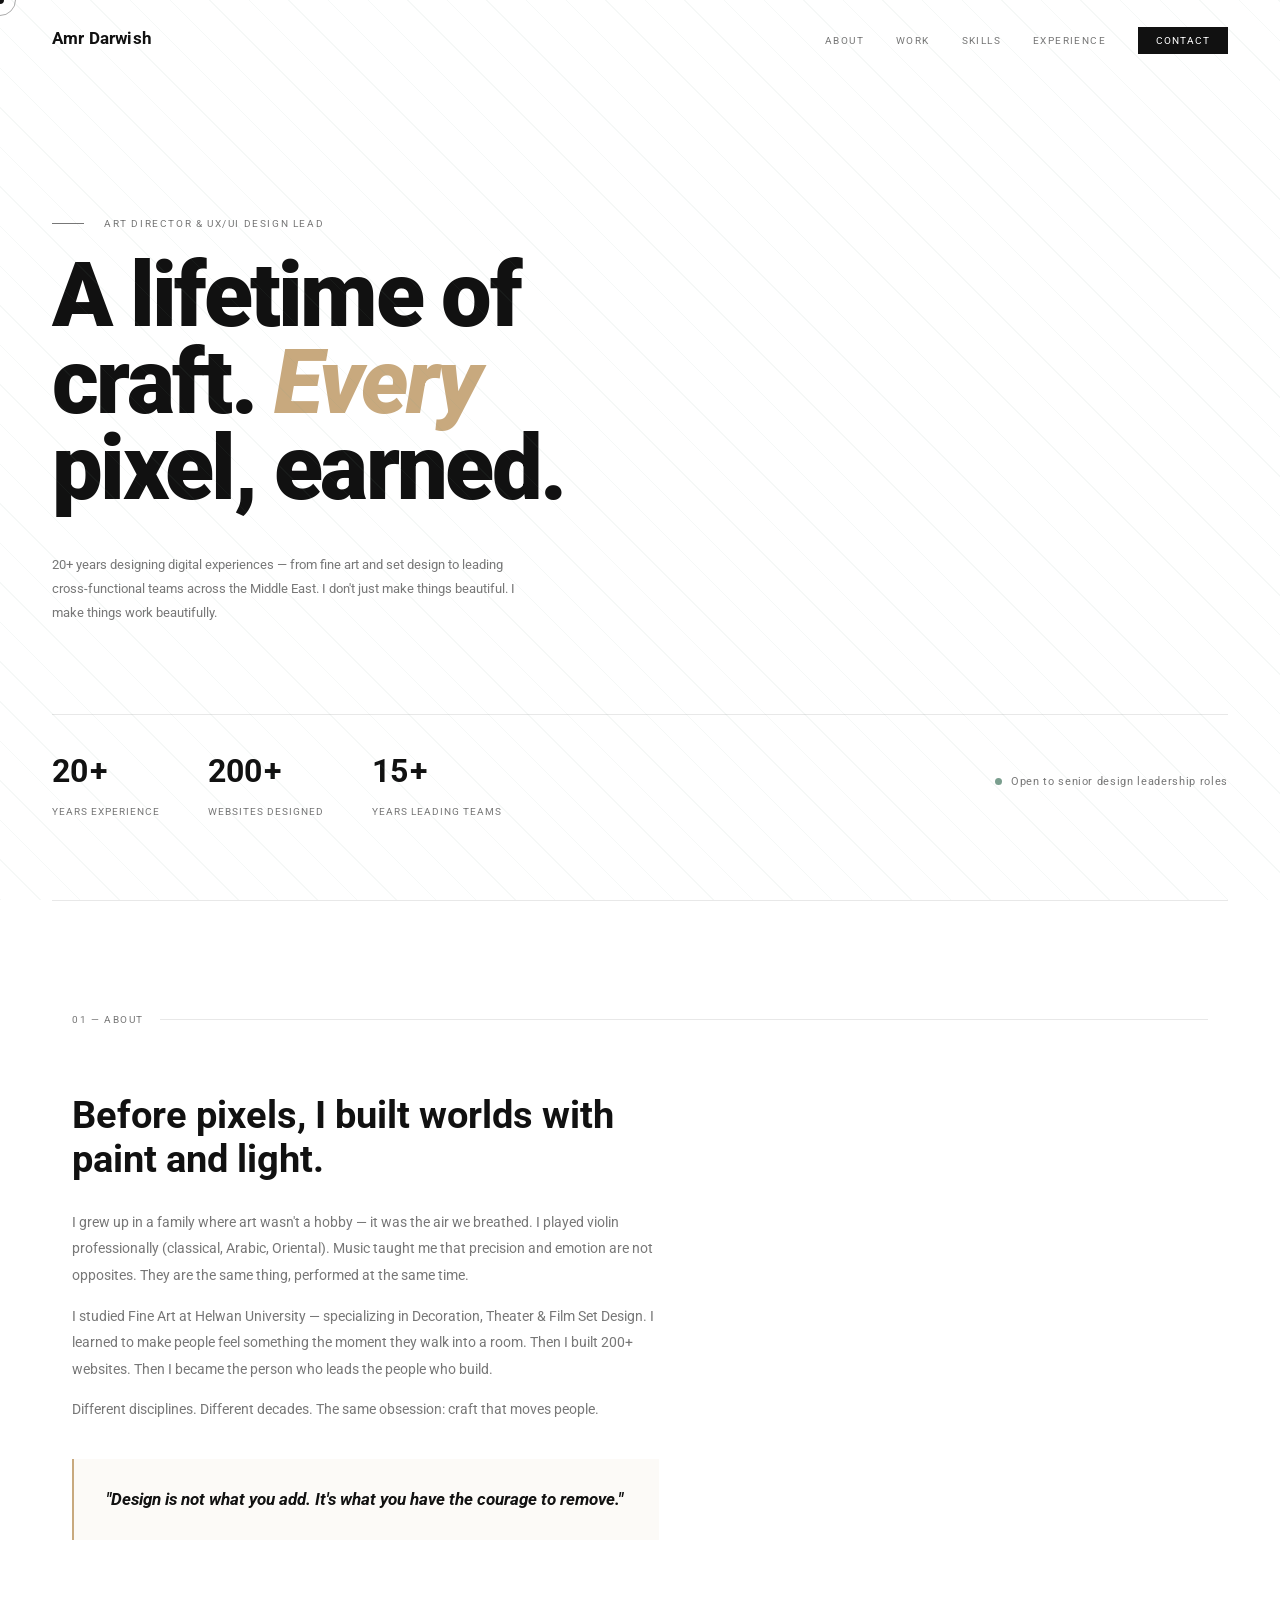
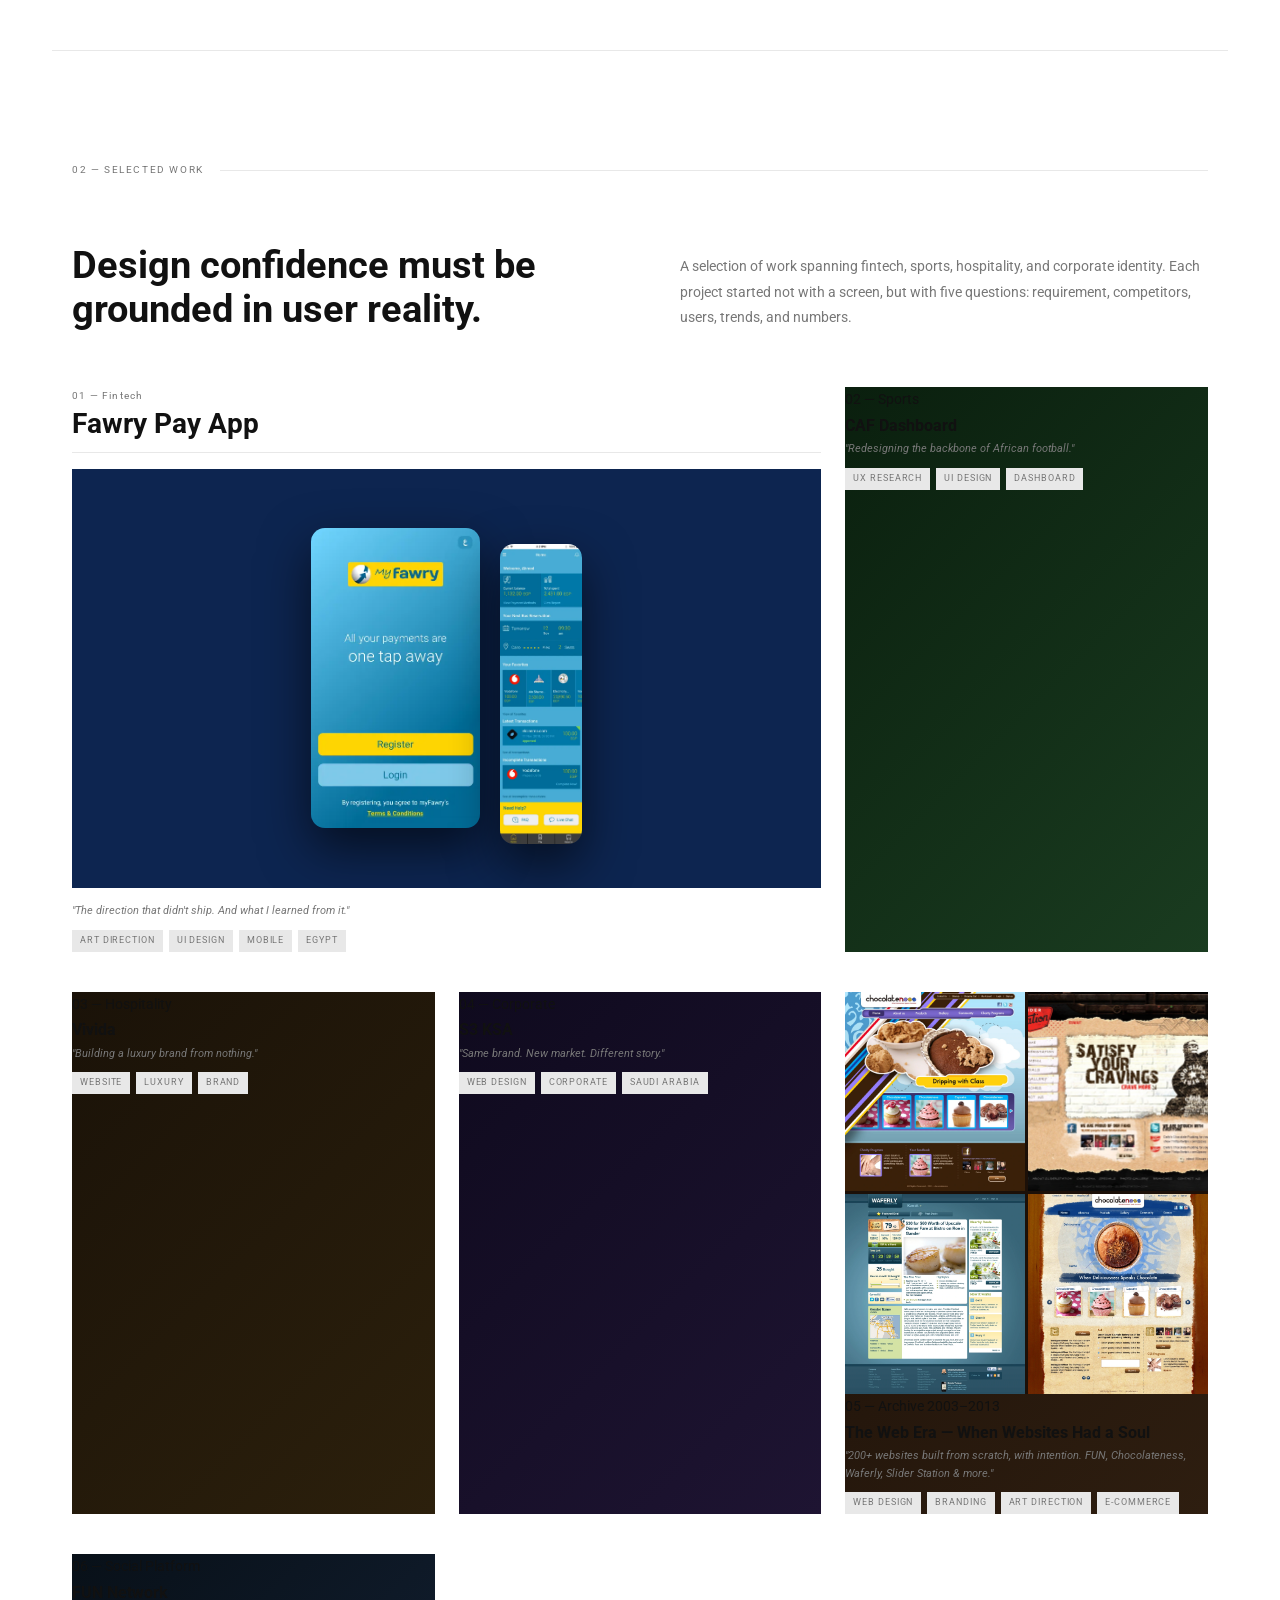
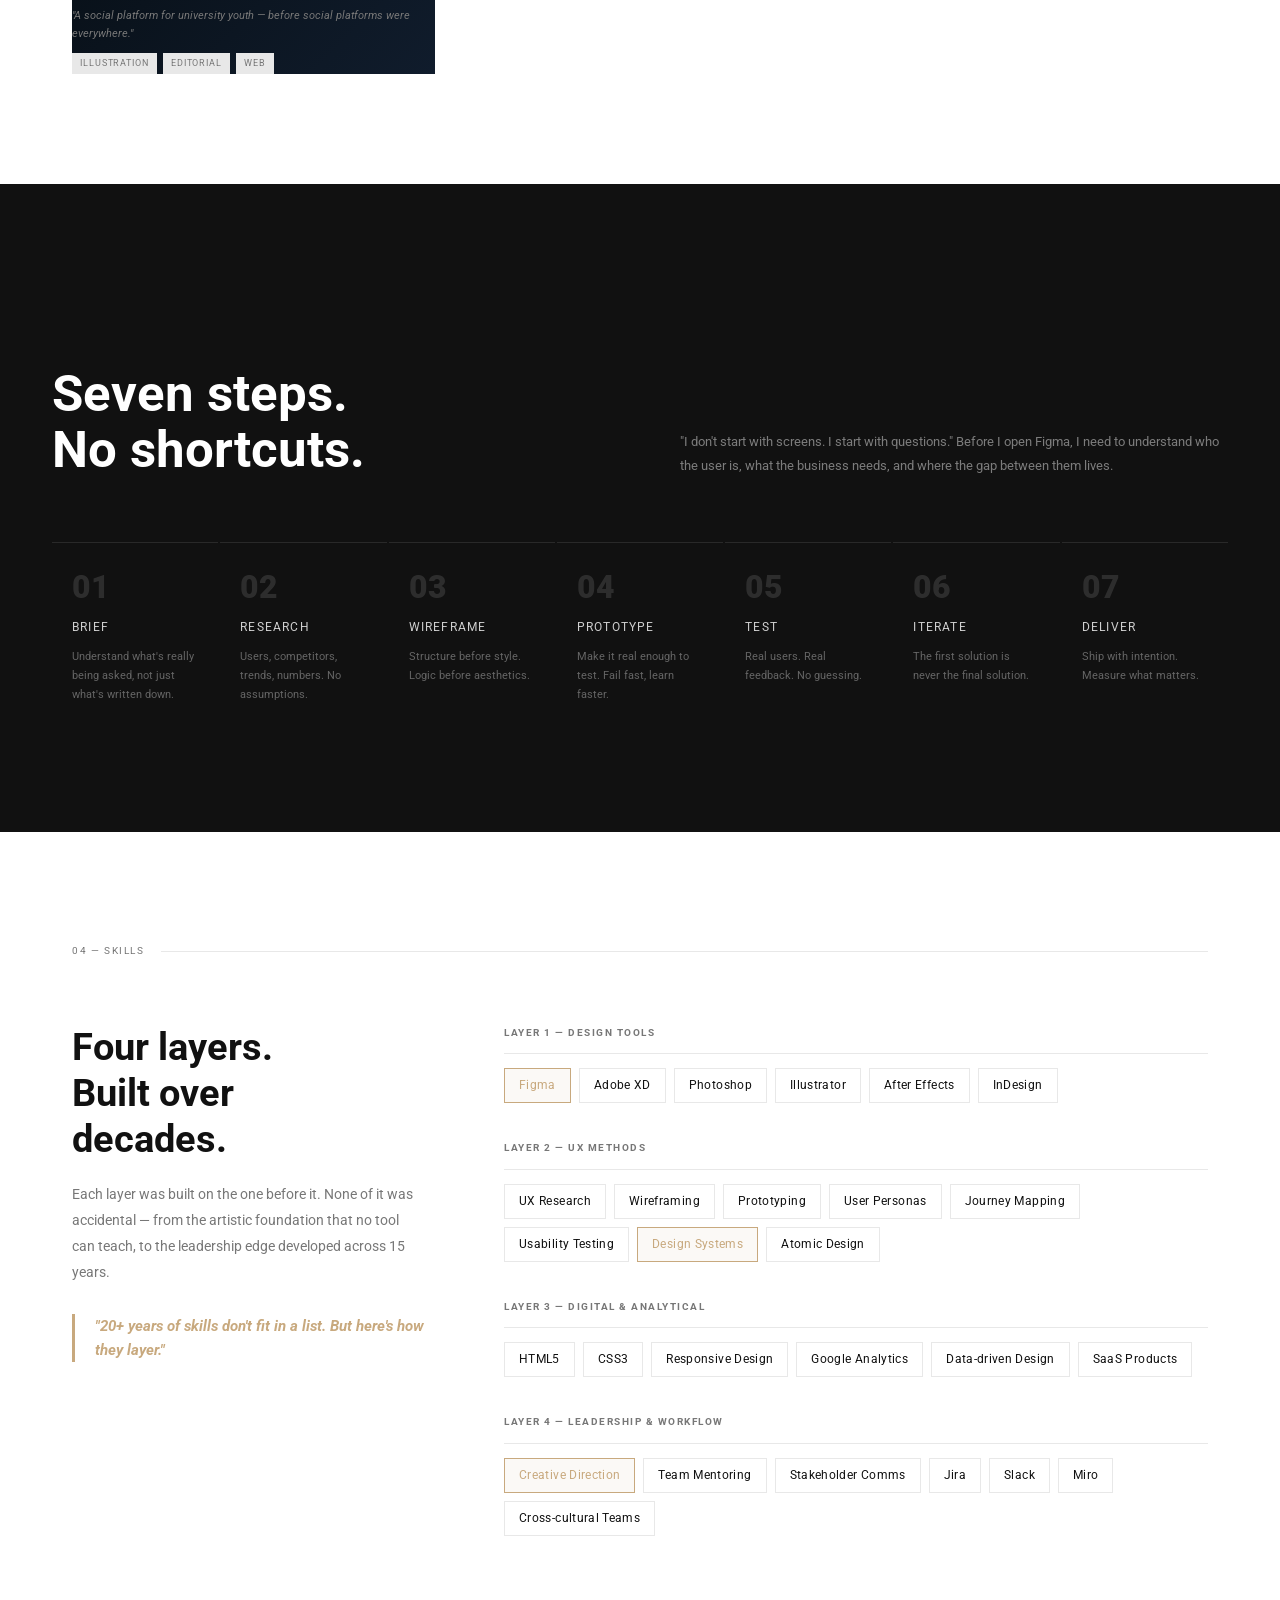
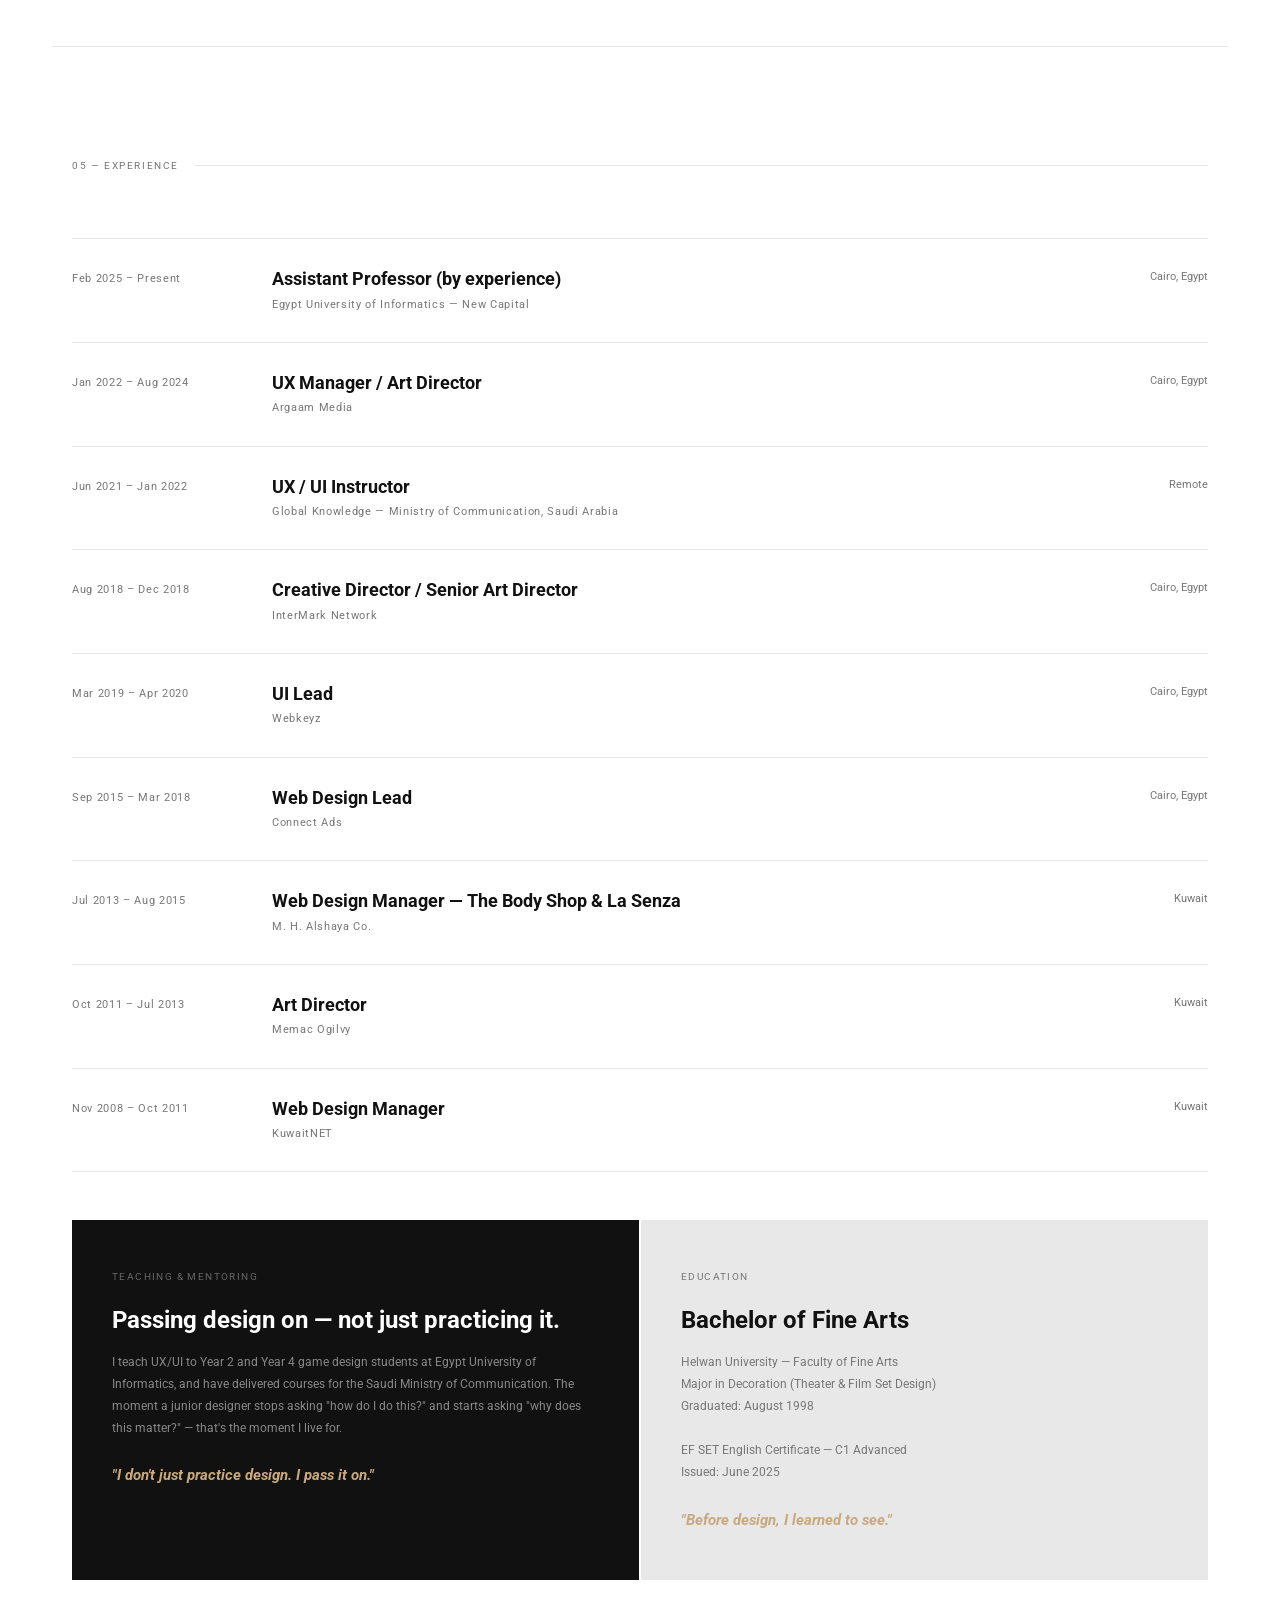
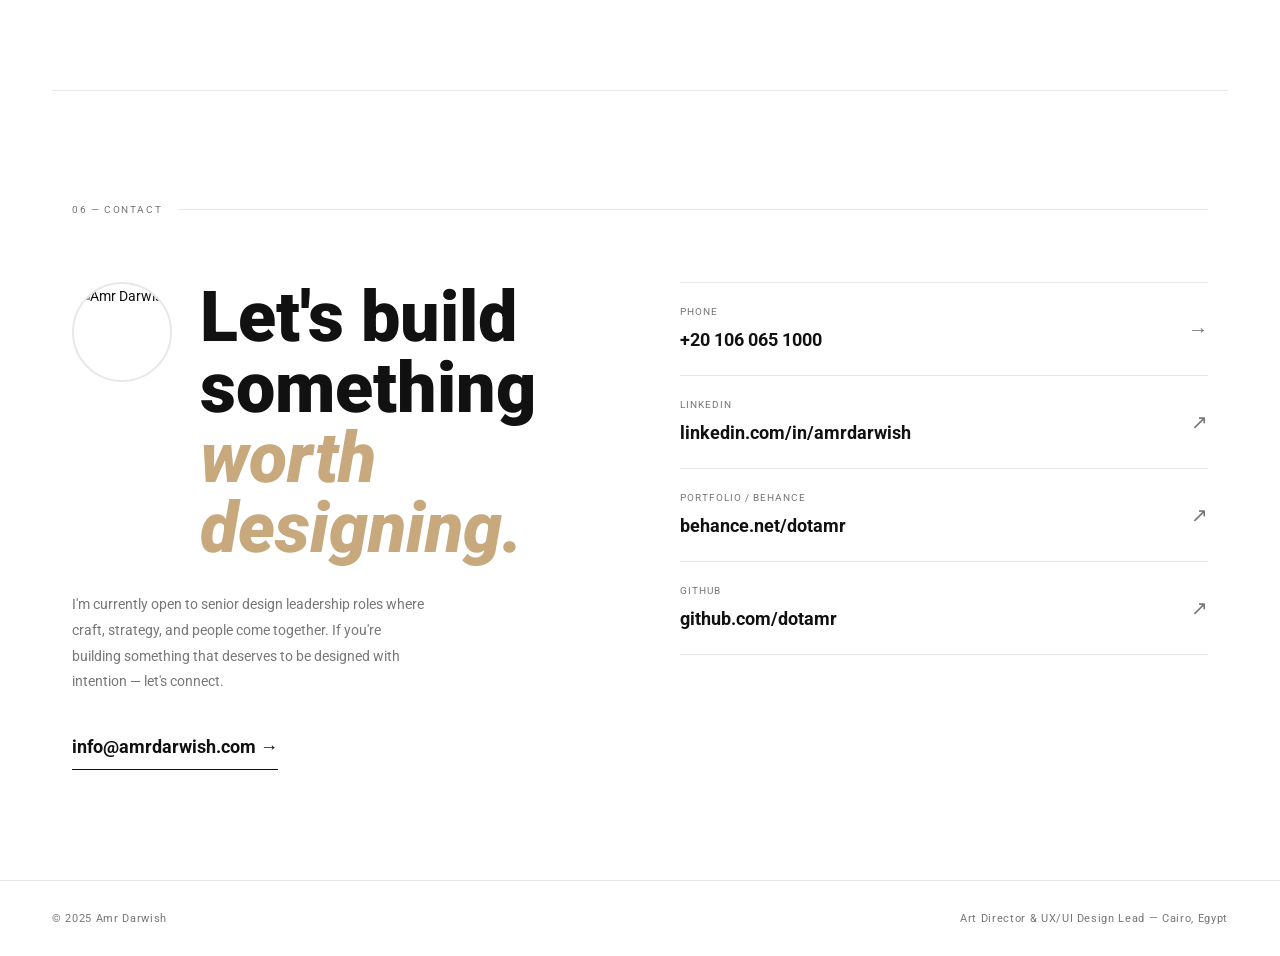
==== index.html @ 135866b6 "Update index.html" ====
<!DOCTYPE html>
<html lang="en">
<head>
  <meta charset="UTF-8" />
  <meta name="viewport" content="width=device-width, initial-scale=1.0" />
  <title>Amr Darwish — Art Director & UX/UI Design Lead</title>
  <link rel="preconnect" href="https://fonts.googleapis.com" />
  <link rel="stylesheet" href="style.css" />
  <link rel="preconnect" href="https://fonts.gstatic.com" crossorigin />
  <link href="https://fonts.googleapis.com/css2?family=Roboto:ital,wght@0,300;0,400;0,700;0,900;1,300;1,400&display=swap" rel="stylesheet" />
 
</head>
<body>

  <div class="cursor" id="cursor"></div>
  <div class="cursor-ring" id="ring"></div>

  <!-- NAV -->
  <nav id="nav">
    <a class="nav-logo" href="#hero">Amr Darwish</a>
    <ul class="nav-links">
      <li><a href="#about">About</a></li>
      <li><a href="#work">Work</a></li>
      <li><a href="#skills">Skills</a></li>
      <li><a href="#experience">Experience</a></li>
      <li><a href="#contact" class="nav-cta">Contact</a></li>
    </ul>
  </nav>

  <!-- HERO -->
  <section id="hero">
    <div></div>
    <div class="hero-main">
      <div class="hero-eyebrow">Art Director &amp; UX/UI Design Lead</div>
      <h1 class="hero-headline">
        A lifetime of<br/>craft. <em>Every</em><br/>pixel, earned.
      </h1>
      <p class="hero-sub">
        20+ years designing digital experiences — from fine art and set design to leading cross-functional teams across the Middle East. I don't just make things beautiful. I make things work beautifully.
      </p>
    </div>
    <div class="hero-footer">
      <div class="hero-stats">
       <div><span class="stat-num" data-target="20">0</span><span class="stat-plus">+</span>
        <div class="stat-label">Years experience</div></div>

<div>
  <span class="stat-num" data-target="200">0</span><span class="stat-plus">+</span>
  <div class="stat-label">Websites designed</div>
</div>

<div>
  <span class="stat-num" data-target="15">0</span><span class="stat-plus">+</span>
  <div class="stat-label">Years leading teams</div>
</div>
      </div>
      <div class="hero-avail"><div class="dot"></div>Open to senior design leadership roles</div>
    </div>
  </section>

  <hr class="section-divider" />

  <!-- ABOUT -->
  <section id="about">
    <div class="section-wrap">
      <div class="section-tag reveal">01 — About</div>
      <div class="about-grid">
        <div class="about-text reveal">
          <h2>Before pixels, I built worlds with paint and light.</h2>
          <p>I grew up in a family where art wasn't a hobby — it was the air we breathed. I played violin professionally (classical, Arabic, Oriental). Music taught me that precision and emotion are not opposites. They are the same thing, performed at the same time.</p>
          <p>I studied Fine Art at Helwan University — specializing in Decoration, Theater &amp; Film Set Design. I learned to make people feel something the moment they walk into a room. Then I built 200+ websites. Then I became the person who leads the people who build.</p>
          <p>Different disciplines. Different decades. The same obsession: craft that moves people.</p>
          <div class="manifesto">
            <p>"Design is not what you add. It's what you have the courage to remove."</p>
          </div>
        </div>

      </div>
    </div>
  </section>

  <hr class="section-divider" />

  <!-- WORK -->
  <section id="work">
    <div class="section-wrap">
      <div class="section-tag reveal">02 — Selected Work</div>
      <div class="work-intro">
        <div class="reveal">
          <h2>Design confidence must be grounded in user reality.</h2>
        </div>
        <div class="reveal reveal-delay-1">
          <p>A selection of work spanning fintech, sports, hospitality, and corporate identity. Each project started not with a screen, but with five questions: requirement, competitors, users, trends, and numbers.</p>
        </div>
      </div>
      <div class="projects-grid reveal">

        <!-- Fawry - featured 
        <div class="project-card featured bg-fawry">
          <div class="card-bg" style="background:#0D2550;display:flex;align-items:center;justify-content:center;gap:20px;padding:32px;">
            <img src="images/fawry-onboarding.webp" style="height:300px;width:auto;border-radius:14px;box-shadow:0 20px 50px rgba(0,0,0,0.6);" />
            <img src="images/fawry-home-v1.webp" style="height:300px;width:auto;border-radius:14px;box-shadow:0 20px 50px rgba(0,0,0,0.6);margin-top:32px;" />
          </div>
          <div class="card-aspect"></div>
          <div class="card-arrow">↗</div>
          <div class="card-content">
            <div class="card-num">01 — Fintech</div>
            <h3 class="card-title">Fawry Pay App</h3>
            <p class="card-quote">"The direction that didn't ship. And what I learned from it."</p>
            <div class="card-tags">
              <span class="tag">Art Direction</span>
              <span class="tag">UI Design</span>
              <span class="tag">Mobile</span>
              <span class="tag">Egypt</span>
            </div>
          </div>
        </div>-->
        
        <!-- Fawry - featured -->
<div class="project-item featured">
  <div class="project-item-title">
    <span class="card-num">01 — Fintech</span>
    <h3 class="card-title">Fawry Pay App</h3>
  </div>
  <a href="#" class="project-item-card bg-fawry">
    <div class="card-bg" style="background:#0D2550;display:flex;align-items:center;justify-content:center;gap:20px;padding:32px;">
      <img src="images/fawry-onboarding.webp" style="height:300px;width:auto;border-radius:14px;box-shadow:0 20px 50px rgba(0,0,0,0.6);" />
      <img src="images/fawry-home-v1.webp" style="height:300px;width:auto;border-radius:14px;box-shadow:0 20px 50px rgba(0,0,0,0.6);margin-top:32px;" />
    </div>
    <div class="card-arrow">↗</div>
  </a>
  <div class="project-item-meta">
    <p class="card-quote">"The direction that didn't ship. And what I learned from it."</p>
    <div class="card-tags">
      <span class="tag">Art Direction</span>
      <span class="tag">UI Design</span>
      <span class="tag">Mobile</span>
      <span class="tag">Egypt</span>
    </div>
  </div>
</div>

        <!-- CAF -->
        <div class="project-card bg-caf">
          <div class="card-bg">
            <div class="card-pattern p-lines"></div>
          </div>
          <div class="card-aspect"></div>
          <div class="card-arrow">↗</div>
          <div class="card-content">
            <div class="card-num">02 — Sports</div>
            <h3 class="card-title">CAF Dashboard</h3>
            <p class="card-quote">"Redesigning the backbone of African football."</p>
            <div class="card-tags">
              <span class="tag">UX Research</span>
              <span class="tag">UI Design</span>
              <span class="tag">Dashboard</span>
            </div>
          </div>
        </div>

        <!-- Vivida -->
        <div class="project-card bg-vivida">
          <div class="card-bg" style="background-image:url(images/vivida-home.webp);background-size:cover;background-position:top center;"></div>
          <div class="card-aspect"></div>
          <div class="card-arrow">↗</div>
          <div class="card-content">
            <div class="card-num">03 — Hospitality</div>
            <h3 class="card-title">Vivida</h3>
            <p class="card-quote">"Building a luxury brand from nothing."</p>
            <div class="card-tags">
              <span class="tag">Website</span>
              <span class="tag">Luxury</span>
              <span class="tag">Brand</span>
            </div>
          </div>
        </div>

        <!-- S3 KSA -->
        <div class="project-card bg-s3">
          <div class="card-bg" style="background-image:url(images/3s-home.webp);background-size:cover;background-position:top center;"></div>
          <div class="card-aspect"></div>
          <div class="card-arrow">↗</div>
          <div class="card-content">
            <div class="card-num">04 — Corporate</div>
            <h3 class="card-title">S3 KSA</h3>
            <p class="card-quote">"Same brand. New market. Different story."</p>
            <div class="card-tags">
              <span class="tag">Web Design</span>
              <span class="tag">Corporate</span>
              <span class="tag">Saudi Arabia</span>
            </div>
          </div>
        </div>

        <!-- Early Web Era - featured -->
        <div class="project-card featured bg-early">
          <div class="card-bg" style="background:#1C1008;display:grid;grid-template-columns:1fr 1fr;grid-template-rows:1fr 1fr;gap:3px;overflow:hidden;">
            <img src="images/chocolatness-1.webp" style="width:100%;height:100%;object-fit:cover;object-position:top;" />
            <img src="images/sliderstation-home.webp" style="width:100%;height:100%;object-fit:cover;object-position:top;" />
            <img src="images/wafarly.webp" style="width:100%;height:100%;object-fit:cover;object-position:top;" />
            <img src="images/chocolatness-2.webp" style="width:100%;height:100%;object-fit:cover;object-position:top;" />
          </div>
          <div class="card-aspect"></div>
          <div class="card-arrow">↗</div>
          <div class="card-content">
            <div class="card-num">05 — Archive 2003–2013</div>
            <h3 class="card-title">The Web Era — When Websites Had a Soul</h3>
            <p class="card-quote">"200+ websites built from scratch, with intention. FUN, Chocolateness, Waferly, Slider Station &amp; more."</p>
            <div class="card-tags">
              <span class="tag">Web Design</span>
              <span class="tag">Branding</span>
              <span class="tag">Art Direction</span>
              <span class="tag">E-commerce</span>
            </div>
          </div>
        </div>

        <!-- FUN -->
        <div class="project-card bg-fun">
          <div class="card-bg" style="background-image:url(images/fun-kuwait.webp);background-size:cover;background-position:top center;"></div>
          <div class="card-aspect"></div>
          <div class="card-arrow">↗</div>
          <div class="card-content">
            <div class="card-num">06 — Social Platform</div>
            <h3 class="card-title">FUN Network</h3>
            <p class="card-quote">"A social platform for university youth — before social platforms were everywhere."</p>
            <div class="card-tags">
              <span class="tag">Illustration</span>
              <span class="tag">Editorial</span>
              <span class="tag">Web</span>
            </div>
          </div>
        </div>

      </div>
    </div>
  </section>

  <!-- PROCESS (dark section) -->
  <div class="process-section">
    <div class="process-inner">
      <div class="section-tag reveal">03 — My Process</div>
      <div class="process-header">
        <h2 class="reveal">Seven steps.<br/>No shortcuts.</h2>
        <p class="reveal reveal-delay-1">"I don't start with screens. I start with questions." Before I open Figma, I need to understand who the user is, what the business needs, and where the gap between them lives.</p>
      </div>
      <div class="steps reveal">
        <div class="step"><div class="step-num">01</div><div class="step-title">Brief</div><div class="step-desc">Understand what's really being asked, not just what's written down.</div></div>
        <div class="step"><div class="step-num">02</div><div class="step-title">Research</div><div class="step-desc">Users, competitors, trends, numbers. No assumptions.</div></div>
        <div class="step"><div class="step-num">03</div><div class="step-title">Wireframe</div><div class="step-desc">Structure before style. Logic before aesthetics.</div></div>
        <div class="step"><div class="step-num">04</div><div class="step-title">Prototype</div><div class="step-desc">Make it real enough to test. Fail fast, learn faster.</div></div>
        <div class="step"><div class="step-num">05</div><div class="step-title">Test</div><div class="step-desc">Real users. Real feedback. No guessing.</div></div>
        <div class="step"><div class="step-num">06</div><div class="step-title">Iterate</div><div class="step-desc">The first solution is never the final solution.</div></div>
        <div class="step"><div class="step-num">07</div><div class="step-title">Deliver</div><div class="step-desc">Ship with intention. Measure what matters.</div></div>
      </div>
    </div>
  </div>

  <!-- SKILLS -->
  <section id="skills">
    <div class="section-wrap">
      <div class="section-tag reveal">04 — Skills</div>
      <div class="skills-layout">
        <div class="skills-intro reveal">
          <h2>Four layers.<br/>Built over<br/>decades.</h2>
          <p>Each layer was built on the one before it. None of it was accidental — from the artistic foundation that no tool can teach, to the leadership edge developed across 15 years.</p>
          <blockquote>"20+ years of skills don't fit in a list. But here's how they layer."</blockquote>
        </div>
        <div class="skill-groups reveal reveal-delay-1">
          <div class="skill-group">
            <h3>Layer 1 — Design Tools</h3>
            <div class="pill-row">
              <div class="pill accent">Figma</div>
              <div class="pill">Adobe XD</div>
              <div class="pill">Photoshop</div>
              <div class="pill">Illustrator</div>
              <div class="pill">After Effects</div>
              <div class="pill">InDesign</div>
            </div>
          </div>
          <div class="skill-group">
            <h3>Layer 2 — UX Methods</h3>
            <div class="pill-row">
              <div class="pill">UX Research</div>
              <div class="pill">Wireframing</div>
              <div class="pill">Prototyping</div>
              <div class="pill">User Personas</div>
              <div class="pill">Journey Mapping</div>
              <div class="pill">Usability Testing</div>
              <div class="pill accent">Design Systems</div>
              <div class="pill">Atomic Design</div>
            </div>
          </div>
          <div class="skill-group">
            <h3>Layer 3 — Digital & Analytical</h3>
            <div class="pill-row">
              <div class="pill">HTML5</div>
              <div class="pill">CSS3</div>
              <div class="pill">Responsive Design</div>
              <div class="pill">Google Analytics</div>
              <div class="pill">Data-driven Design</div>
              <div class="pill">SaaS Products</div>
            </div>
          </div>
          <div class="skill-group">
            <h3>Layer 4 — Leadership & Workflow</h3>
            <div class="pill-row">
              <div class="pill accent">Creative Direction</div>
              <div class="pill">Team Mentoring</div>
              <div class="pill">Stakeholder Comms</div>
              <div class="pill">Jira</div>
              <div class="pill">Slack</div>
              <div class="pill">Miro</div>
              <div class="pill">Cross-cultural Teams</div>
            </div>
          </div>
        </div>
      </div>
    </div>
  </section>

  <hr class="section-divider" />

  <!-- EXPERIENCE -->
  <section id="experience">
    <div class="section-wrap">
      <div class="section-tag reveal">05 — Experience</div>
      <div class="exp-timeline reveal">
        <div class="exp-row">
          <div class="exp-year">Feb 2025 – Present</div>
          <div><div class="exp-role">Assistant Professor (by experience)</div><div class="exp-company">Egypt University of Informatics — New Capital</div></div>
          <div class="exp-location">Cairo, Egypt</div>
        </div>
        <div class="exp-row">
          <div class="exp-year">Jan 2022 – Aug 2024</div>
          <div><div class="exp-role">UX Manager / Art Director</div><div class="exp-company">Argaam Media</div></div>
          <div class="exp-location">Cairo, Egypt</div>
        </div>
        <div class="exp-row">
          <div class="exp-year">Jun 2021 – Jan 2022</div>
          <div><div class="exp-role">UX / UI Instructor</div><div class="exp-company">Global Knowledge — Ministry of Communication, Saudi Arabia</div></div>
          <div class="exp-location">Remote</div>
        </div>
        <div class="exp-row">
          <div class="exp-year">Aug 2018 – Dec 2018</div>
          <div><div class="exp-role">Creative Director / Senior Art Director</div><div class="exp-company">InterMark Network</div></div>
          <div class="exp-location">Cairo, Egypt</div>
        </div>
        <div class="exp-row">
          <div class="exp-year">Mar 2019 – Apr 2020</div>
          <div><div class="exp-role">UI Lead</div><div class="exp-company">Webkeyz</div></div>
          <div class="exp-location">Cairo, Egypt</div>
        </div>
        <div class="exp-row">
          <div class="exp-year">Sep 2015 – Mar 2018</div>
          <div><div class="exp-role">Web Design Lead</div><div class="exp-company">Connect Ads</div></div>
          <div class="exp-location">Cairo, Egypt</div>
        </div>
        <div class="exp-row">
          <div class="exp-year">Jul 2013 – Aug 2015</div>
          <div><div class="exp-role">Web Design Manager — The Body Shop &amp; La Senza</div><div class="exp-company">M. H. Alshaya Co.</div></div>
          <div class="exp-location">Kuwait</div>
        </div>
        <div class="exp-row">
          <div class="exp-year">Oct 2011 – Jul 2013</div>
          <div><div class="exp-role">Art Director</div><div class="exp-company">Memac Ogilvy</div></div>
          <div class="exp-location">Kuwait</div>
        </div>
        <div class="exp-row">
          <div class="exp-year">Nov 2008 – Oct 2011</div>
          <div><div class="exp-role">Web Design Manager</div><div class="exp-company">KuwaitNET</div></div>
          <div class="exp-location">Kuwait</div>
        </div>
      </div>

      <!-- Teaching -->
      <div class="teaching-grid reveal" style="margin-top: 48px;">
        <div class="teach-card">
          <div class="teach-label">Teaching & Mentoring</div>
          <div class="teach-title">Passing design on — not just practicing it.</div>
          <p class="teach-text">I teach UX/UI to Year 2 and Year 4 game design students at Egypt University of Informatics, and have delivered courses for the Saudi Ministry of Communication. The moment a junior designer stops asking "how do I do this?" and starts asking "why does this matter?" — that's the moment I live for.</p>
          <div class="teach-quote">"I don't just practice design. I pass it on."</div>
        </div>
        <div class="teach-card light">
          <div class="teach-label">Education</div>
          <div class="teach-title">Bachelor of Fine Arts</div>
          <p class="teach-text">Helwan University — Faculty of Fine Arts<br/>Major in Decoration (Theater &amp; Film Set Design)<br/>Graduated: August 1998<br/><br/>EF SET English Certificate — C1 Advanced<br/>Issued: June 2025</p>
          <div class="teach-quote">"Before design, I learned to see."</div>
        </div>
      </div>
    </div>
  </section>

  <hr class="section-divider" />

  <!-- CONTACT -->
  <section id="contact">
    <div class="section-wrap">
      <div class="section-tag reveal">06 — Contact</div>
      <div class="contact-grid">
        <div class="reveal">
          <div style="display:flex;align-items:flex-start;gap:28px;margin-bottom:28px;">
            <img src="images/amr.webp" style="width:100px;height:100px;border-radius:50%;object-fit:cover;object-position:top;flex-shrink:0;border:2px solid var(--line);" alt="Amr Darwish" />
            <h2 class="contact-headline" style="margin-bottom:0;">Let's build something<br/><em>worth designing.</em></h2>
          </div>
          <p class="contact-text">I'm currently open to senior design leadership roles where craft, strategy, and people come together. If you're building something that deserves to be designed with intention — let's connect.</p>
          <a class="cta-email" href="mailto:info@amrdarwish.com">info@amrdarwish.com →</a>
        </div>
        <div class="reveal reveal-delay-1">
          <div class="contact-links">
            <a class="clink" href="tel:+201060651000">
              <div class="clink-meta"><div class="lbl">Phone</div><div class="val">+20 106 065 1000</div></div>
              <div class="clink-arrow">→</div>
            </a>
            <a class="clink" href="https://www.linkedin.com/in/amrdarwish" target="_blank">
              <div class="clink-meta"><div class="lbl">LinkedIn</div><div class="val">linkedin.com/in/amrdarwish</div></div>
              <div class="clink-arrow">↗</div>
            </a>
            <a class="clink" href="https://www.behance.net/dotamr" target="_blank">
              <div class="clink-meta"><div class="lbl">Portfolio / Behance</div><div class="val">behance.net/dotamr</div></div>
              <div class="clink-arrow">↗</div>
            </a>
            <a class="clink" href="https://github.com/dotamr" target="_blank">
              <div class="clink-meta"><div class="lbl">GitHub</div><div class="val">github.com/dotamr</div></div>
              <div class="clink-arrow">↗</div>
            </a>
          </div>
        </div>
      </div>
    </div>
  </section>

  <!-- FOOTER -->
  <footer>
    <span>© 2025 Amr Darwish</span>
    <span>Art Director & UX/UI Design Lead — Cairo, Egypt</span>
  </footer>

 <script src="js/script.js"></script>
</body>
</html>
---- style.css ----
*, *::before, *::after { box-sizing: border-box; margin: 0; padding: 0; }

    :root {
      --bg: #ffffff;
      --ink: #111111;
      --mid: #777777;
      --accent: #C8A97E;
      --accent2: #7A9E8E;
      --line: #E8E8E8;
      --serif: 'Roboto', sans-serif;
      --mono: 'Roboto', sans-serif;
    }

    html { scroll-behavior: smooth; }

    body {
      background: var(--bg);
      color: var(--ink);
      font-family: 'Roboto', sans-serif;
      font-weight: 400;
      font-size: 14px;
      line-height: 1.75;
      cursor: none;
      overflow-x: hidden;
    }

    /* CURSOR */
    .cursor { width: 8px; height: 8px; background: var(--ink); border-radius: 50%; position: fixed; top: 0; left: 0; pointer-events: none; z-index: 9999; transform: translate(-50%,-50%); transition: transform 0.1s; }
    .cursor-ring { width: 32px; height: 32px; border: 1px solid var(--ink); border-radius: 50%; position: fixed; top: 0; left: 0; pointer-events: none; z-index: 9998; transform: translate(-50%,-50%); opacity: 0.35; transition: opacity 0.2s; }

    /* NAV */
    nav {
      position: fixed; top: 0; left: 0; right: 0; z-index: 100;
      display: flex; justify-content: space-between; align-items: center;
      padding: 24px 52px;
      transition: background 0.4s, border-color 0.4s, padding 0.4s;
      border-bottom: 1px solid transparent;
    }
    nav.scrolled { background: var(--bg); border-color: var(--line); padding: 16px 52px; }
    .nav-logo { font-family: 'Roboto', sans-serif; font-size: 17px; font-weight: 700; text-decoration: none; color: var(--ink); letter-spacing: 0.01em; }
    .nav-links { display: flex; gap: 32px; list-style: none; }
    .nav-links a { text-decoration: none; color: var(--mid); font-size: 10px; letter-spacing: 0.14em; text-transform: uppercase; transition: color 0.2s; }
    .nav-links a:hover { color: var(--ink); }
    .nav-cta { background: var(--ink); color: var(--bg) !important; padding: 8px 18px !important; letter-spacing: 0.1em !important; transition: background 0.2s !important; }
    .nav-cta:hover { background: var(--accent) !important; color: var(--ink) !important; }

    /* HERO */
    #hero {
      min-height: 100vh; max-width: 100%;
      padding: 0 52px 80px;
      display: grid;
      grid-template-rows: 1fr auto auto;
      align-items: end;
    }
    .hero-eyebrow {
      align-self: end;
      padding-top: 140px;
       padding-bottom: 20px;
      display: flex; align-items: center; gap: 20px;
      font-size: 10px; letter-spacing: 0.16em; text-transform: uppercase; color: var(--mid);
      opacity: 0; animation: fadeUp 0.7s 0.2s forwards;
    }
    .hero-eyebrow::before { content: ''; display: block; width: 32px; height: 1px; background: var(--mid); }
    .hero-main { padding: 28px 0; }
    .hero-headline {
      font-family: 'Roboto', sans-serif;
      font-size: clamp(44px, 7vw, 110px);
      font-weight: 900; line-height: 0.97;
      letter-spacing: -0.03em;
      opacity: 0; animation: fadeUp 0.9s 0.35s forwards;
    }
    .hero-headline em { font-style: italic; color: var(--accent); }
    .hero-sub {
      margin-top: 40px; max-width: 480px;
      color: var(--mid); font-size: 13px; line-height: 1.85;
      opacity: 0; animation: fadeUp 0.9s 0.55s forwards;
    }
    .hero-footer {
      display: flex; justify-content: space-between; align-items: center;
      border-top: 1px solid var(--line); padding-top: 28px; margin-top: 60px;
      opacity: 0; animation: fadeUp 0.9s 0.75s forwards;
    }
    .hero-stats { display: flex; gap: 48px; }
    .stat-num { font-family: 'Roboto', sans-serif; font-size: 32px; font-weight: 700; color: var(--ink); line-height: 1; }
    .stat-label { font-size: 10px; letter-spacing: 0.1em; text-transform: uppercase; color: var(--mid); margin-top: 4px; }
   .stat-plus {
  font-family: 'Roboto', sans-serif;
  font-size: 32px;
  font-weight: 700;
  margin-left: 2px;
}
    .hero-avail { display: flex; align-items: center; gap: 9px; font-size: 11px; color: var(--mid); letter-spacing: 0.06em; }
    .dot { width: 7px; height: 7px; background: var(--accent2); border-radius: 50%; animation: pulse 2.5s infinite; }

    /* SHARED */
    .section-wrap { padding: 110px 52px; max-width: 1240px; margin: 0 auto; }
    .section-divider { border: none; border-top: 1px solid var(--line); margin: 0 52px; }
    .section-tag {
      font-size: 10px; letter-spacing: 0.16em; text-transform: uppercase;
      color: var(--mid); margin-bottom: 64px;
      display: flex; align-items: center; gap: 16px;
    }
    .section-tag::after { content: ''; display: block; flex: 1; height: 1px; background: var(--line); }

    /* ABOUT */
    .about-grid { display: grid; grid-template-columns: 5fr 4fr; gap: 80px; align-items: start; }
    .about-text h2 { font-family: 'Roboto', sans-serif; font-size: clamp(26px, 3vw, 44px); font-weight: 700; line-height: 1.15; margin-bottom: 28px; }
    .about-text p { color: var(--mid); line-height: 1.9; margin-bottom: 14px; }
    .manifesto {
      margin-top: 36px; padding: 28px 32px;
      border-left: 2px solid var(--accent);
      background: rgba(200,169,126,0.06);
    }
    .manifesto p { font-family: 'Roboto', sans-serif; font-size: 17px; font-weight: 700; font-style: italic; color: var(--ink); line-height: 1.5; margin: 0; }
    .layers { display: flex; flex-direction: column; gap: 0; }
    .layer-row {
      display: flex; justify-content: space-between; align-items: start;
      padding: 18px 0; border-bottom: 1px solid var(--line); gap: 20px;
    }
    .layer-row:first-child { border-top: 1px solid var(--line); }
    .layer-label { font-size: 10px; letter-spacing: 0.12em; text-transform: uppercase; color: var(--mid); white-space: nowrap; padding-top: 2px; min-width: 110px; }
    .layer-value { text-align: right; line-height: 1.6; font-size: 12px; color: var(--ink); }

    /* WORK 
    .work-intro { display: grid; grid-template-columns: 1fr 1fr; gap: 80px; margin-bottom: 56px; align-items: end; }
    .work-intro h2 { font-family: 'Roboto', sans-serif; font-size: clamp(26px, 3vw, 42px); font-weight: 700; line-height: 1.15; }
    .work-intro p { color: var(--mid); line-height: 1.85; }
    .projects-grid {
      display: grid;
      grid-template-columns: repeat(3, 1fr);
      gap: 2px;
    }
    .project-card {
      position: relative; overflow: hidden; cursor: none;
      background: var(--ink);
    }
    .project-card.featured { grid-column: span 2; }
    .project-card .card-bg {
      position: absolute; inset: 0;
      transition: transform 0.75s cubic-bezier(0.16, 1, 0.3, 1);
    }
    .project-card:hover .card-bg { transform: scale(1.05); }
    .card-aspect { padding-top: 70%; }
    .project-card.featured .card-aspect { padding-top: 56%; }
    .card-content {
      position: absolute; bottom: 0; left: 0; right: 0;
      padding: 28px; background: linear-gradient(to top, rgba(0,0,0,0.75) 0%, transparent 100%);
      transform: translateY(6px); transition: transform 0.4s ease;
    }
    .project-card:hover .card-content { transform: none; }
    .card-num { font-size: 10px; color: rgba(255,255,255,0.3); letter-spacing: 0.12em; margin-bottom: 6px; }
    .card-title { font-family: 'Roboto', sans-serif; font-size: 22px; font-weight: 700; color: #fff; line-height: 1.1; margin-bottom: 8px; }
    .project-card.featured .card-title { font-size: 32px; }
    .card-quote { font-size: 11px; color: rgba(255,255,255,0.5); font-style: italic; margin-bottom: 10px; line-height: 1.5; }
    .card-tags { display: flex; gap: 6px; flex-wrap: wrap; }
    .tag { font-size: 9px; letter-spacing: 0.1em; text-transform: uppercase; color: rgba(255,255,255,0.4); background: rgba(255,255,255,0.08); padding: 3px 8px; }
    .card-arrow { position: absolute; top: 20px; right: 20px; width: 34px; height: 34px; border: 1px solid rgba(255,255,255,0.2); border-radius: 50%; display: flex; align-items: center; justify-content: center; color: rgba(255,255,255,0.4); font-size: 14px; opacity: 0; transition: opacity 0.3s; }
    .project-card:hover .card-arrow { opacity: 1; }
*/
/* WORK */
.work-intro { display: grid; grid-template-columns: 1fr 1fr; gap: 80px; margin-bottom: 56px; align-items: end; }
.work-intro h2 { font-family: 'Roboto', sans-serif; font-size: clamp(26px, 3vw, 42px); font-weight: 700; line-height: 1.15; }
.work-intro p { color: var(--mid); line-height: 1.85; }

.projects-grid {
  display: grid;
  grid-template-columns: repeat(3, 1fr);
  gap: 40px 24px;
}

/* Project Item — new layout */
.project-item {
  display: flex;
  flex-direction: column;
  gap: 0;
  cursor: none;
}
.project-item.featured {
  grid-column: span 2;
}

/* Title above card */
.project-item-title {
  padding-bottom: 12px;
  border-bottom: 1px solid var(--line);
  margin-bottom: 16px;
}
.project-item-title .card-num {
  font-size: 10px;
  color: var(--mid);
  letter-spacing: 0.12em;
  display: block;
  margin-bottom: 4px;
}
.project-item-title .card-title {
  font-family: 'Roboto', sans-serif;
  font-size: 22px;
  font-weight: 700;
  color: var(--ink);
  line-height: 1.1;
  margin: 0;
}
.project-item.featured .project-item-title .card-title {
  font-size: 28px;
}

/* Card — image only */
.project-item-card {
  position: relative;
  overflow: hidden;
  display: block;
  background: var(--ink);
}
.project-item-card .card-bg {
  position: absolute;
  inset: 0;
  transition: transform 0.75s cubic-bezier(0.16, 1, 0.3, 1);
}
.project-item-card:hover .card-bg { transform: scale(1.05); }
.project-item-card::after {
  content: '';
  display: block;
  padding-top: 70%;
}
.project-item.featured .project-item-card::after {
  padding-top: 56%;
}

/* Arrow stays on card */
.card-arrow {
  position: absolute;
  top: 16px; right: 16px;
  width: 34px; height: 34px;
  border: 1px solid rgba(255,255,255,0.3);
  border-radius: 50%;
  display: flex; align-items: center; justify-content: center;
  color: rgba(255,255,255,0.5);
  font-size: 14px;
  opacity: 0;
  transition: opacity 0.3s;
  z-index: 2;
}
.project-item-card:hover .card-arrow { opacity: 1; }

/* Meta below card */
.project-item-meta {
  padding-top: 14px;
}
.card-quote {
  font-size: 11px;
  color: var(--mid);
  font-style: italic;
  margin-bottom: 10px;
  line-height: 1.6;
}
.card-tags { display: flex; gap: 6px; flex-wrap: wrap; }
.tag {
  font-size: 9px;
  letter-spacing: 0.1em;
  text-transform: uppercase;
  color: var(--mid);
  background: var(--line);
  padding: 3px 8px;
}

    /* BG patterns */
    .bg-fawry { background: linear-gradient(135deg, #0A1628 0%, #0E2A5A 100%); }
    .bg-caf { background: linear-gradient(135deg, #0A1F0E 0%, #1A3C20 100%); }
    .bg-vivida { background: linear-gradient(135deg, #1A1208 0%, #2C200C 100%); }
    .bg-s3 { background: linear-gradient(135deg, #0F0A1E 0%, #1E1432 100%); }
    .bg-early { background: linear-gradient(135deg, #1C1008 0%, #2E1E10 100%); }
    .bg-fun { background: linear-gradient(135deg, #081018 0%, #101C2C 100%); }
    .card-pattern { position: absolute; inset: 0; opacity: 0.07; transition: opacity 0.5s; }
    .project-card:hover .card-pattern { opacity: 0.13; }
    .p-dots { background: radial-gradient(circle, #C8A97E 1px, transparent 1px) 0/24px 24px; }
    .p-lines { background: repeating-linear-gradient(45deg, #7A9E8E 0, #7A9E8E 1px, transparent 0, transparent 28px); }
    .p-grid { background: repeating-linear-gradient(0deg, #C8A97E 0, #C8A97E 1px, transparent 0, transparent 32px), repeating-linear-gradient(90deg, #C8A97E 0, #C8A97E 1px, transparent 0, transparent 32px); }
    .p-radial { background: radial-gradient(ellipse at 30% 80%, #A97EC8 0%, transparent 55%); opacity: 0.12 !important; }
    .p-hatch { background: repeating-linear-gradient(-45deg, #C8A97E 0, #C8A97E 1px, transparent 0, transparent 20px); }
    .p-geo { background: conic-gradient(from 45deg at 50% 50%, transparent 0deg, #7A9E8E 30deg, transparent 30deg); opacity: 0.08 !important; }

    /* PROCESS */
    .process-section { background: var(--ink); color: var(--bg); padding: 100px 52px; }
    .process-inner { max-width: 1240px; margin: 0 auto; }
    .process-section .section-tag { color: rgba(255,255,255,0.35); }
    .process-section .section-tag::after { background: rgba(255,255,255,0.1); }
    .process-header { display: grid; grid-template-columns: 1fr 1fr; gap: 80px; margin-bottom: 64px; align-items: end; }
    .process-header h2 { font-family: 'Roboto', sans-serif; font-size: clamp(28px, 4vw, 56px); font-weight: 700; line-height: 1.1; color: #fff; }
    .process-header p { color: rgba(255,255,255,0.45); line-height: 1.85; font-size: 13px; }
    .steps { display: grid; grid-template-columns: repeat(7, 1fr); gap: 2px; }
    .step {
      padding: 28px 20px; border-top: 1px solid rgba(255,255,255,0.1);
      transition: background 0.3s;
    }
    .step:hover { background: rgba(255,255,255,0.04); }
    .step-num { font-family: 'Roboto', sans-serif; font-size: 32px; font-weight: 900; color: rgba(255,255,255,0.12); line-height: 1; margin-bottom: 14px; }
    .step-title { font-size: 12px; letter-spacing: 0.1em; text-transform: uppercase; color: rgba(255,255,255,0.8); margin-bottom: 10px; }
    .step-desc { font-size: 11px; color: rgba(255,255,255,0.35); line-height: 1.7; }

    /* SKILLS */
    .skills-layout { display: grid; grid-template-columns: 1fr 2fr; gap: 80px; align-items: start; }
    .skills-intro h2 { font-family: 'Roboto', sans-serif; font-size: clamp(24px, 3vw, 40px); font-weight: 700; line-height: 1.2; margin-bottom: 20px; }
    .skills-intro p { color: var(--mid); line-height: 1.85; }
    .skills-intro blockquote { margin-top: 28px; font-family: 'Roboto', sans-serif; font-size: 15px; font-style: italic; font-weight: 700; color: var(--accent); line-height: 1.6; border-left: 3px solid var(--accent); padding-left: 20px; }
    .skill-groups { display: flex; flex-direction: column; gap: 36px; }
    .skill-group h3 { font-size: 10px; letter-spacing: 0.15em; text-transform: uppercase; color: var(--mid); margin-bottom: 14px; padding-bottom: 12px; border-bottom: 1px solid var(--line); }
    .pill-row { display: flex; flex-wrap: wrap; gap: 8px; }
    .pill { font-size: 12px; padding: 6px 14px; border: 1px solid var(--line); color: var(--ink); letter-spacing: 0.03em; transition: all 0.2s; }
    .pill:hover { background: var(--ink); color: var(--bg); border-color: var(--ink); }
    .pill.accent { border-color: var(--accent); color: var(--accent); background: rgba(200,169,126,0.07); }

    /* EXPERIENCE */
    .exp-timeline { display: flex; flex-direction: column; gap: 0; }
    .exp-row {
      display: grid; grid-template-columns: 160px 1fr auto;
      gap: 40px; align-items: start;
      padding: 28px 0; border-bottom: 1px solid var(--line);
    }
    .exp-row:first-child { border-top: 1px solid var(--line); }
    .exp-year { font-size: 11px; color: var(--mid); letter-spacing: 0.06em; padding-top: 2px; }
    .exp-role { font-family: 'Roboto', sans-serif; font-size: 18px; font-weight: 700; line-height: 1.3; margin-bottom: 4px; }
    .exp-company { font-size: 11px; color: var(--mid); letter-spacing: 0.06em; }
    .exp-location { font-size: 11px; color: var(--mid); text-align: right; white-space: nowrap; }

    /* TEACHING */
    .teaching-grid { display: grid; grid-template-columns: 1fr 1fr; gap: 2px; }
    .teach-card { background: var(--ink); color: var(--bg); padding: 48px 40px; }
    .teach-card.light { background: var(--line); color: var(--ink); }
    .teach-label { font-size: 10px; letter-spacing: 0.14em; text-transform: uppercase; color: rgba(255,255,255,0.35); margin-bottom: 20px; }
    .teach-card.light .teach-label { color: var(--mid); }
    .teach-title { font-family: 'Roboto', sans-serif; font-size: 24px; font-weight: 700; line-height: 1.2; margin-bottom: 16px; }
    .teach-text { font-size: 12px; line-height: 1.85; color: rgba(255,255,255,0.5); }
    .teach-card.light .teach-text { color: var(--mid); }
    .teach-quote { margin-top: 24px; font-family: 'Roboto', sans-serif; font-size: 15px; font-style: italic; font-weight: 700; color: var(--accent); line-height: 1.6; }

    /* CONTACT */
    .contact-grid { display: grid; grid-template-columns: 1fr 1fr; gap: 80px; align-items: start; }
    .contact-headline { font-family: 'Roboto', sans-serif; font-size: clamp(36px, 5.5vw, 80px); font-weight: 900; line-height: 1.0; margin-bottom: 28px; }
    .contact-headline em { font-style: italic; color: var(--accent); }
    .contact-text { color: var(--mid); line-height: 1.85; max-width: 360px; }
    .cta-email {
      display: inline-flex; align-items: center; gap: 10px;
      margin-top: 36px; font-family: 'Roboto', sans-serif; font-size: 18px; font-weight: 700;
      color: var(--ink); text-decoration: none;
      border-bottom: 1px solid var(--ink); padding-bottom: 6px;
      transition: color 0.2s, border-color 0.2s;
    }
    .cta-email:hover { color: var(--accent); border-color: var(--accent); }
    .contact-links { display: flex; flex-direction: column; }
    .clink {
      display: flex; justify-content: space-between; align-items: center;
      padding: 20px 0; border-bottom: 1px solid var(--line);
      text-decoration: none; color: var(--ink); transition: color 0.2s;
    }
    .clink:first-child { border-top: 1px solid var(--line); }
    .clink:hover { color: var(--accent); }
    .clink-meta .lbl { font-size: 10px; letter-spacing: 0.1em; text-transform: uppercase; color: var(--mid); margin-bottom: 3px; }
    .clink-meta .val { font-family: 'Roboto', sans-serif; font-size: 18px; font-weight: 700; }
    .clink-arrow { font-size: 20px; color: var(--mid); }

    /* FOOTER */
    footer {
      border-top: 1px solid var(--line); padding: 28px 52px;
      display: flex; justify-content: space-between; align-items: center;
      font-size: 11px; color: var(--mid); letter-spacing: 0.06em;
    }

    /* ANIMATIONS */
    @keyframes fadeUp { from { opacity: 0; transform: translateY(22px); } to { opacity: 1; transform: none; } }
    @keyframes pulse { 0%,100% { opacity:1; transform:scale(1); } 50% { opacity:0.5; transform:scale(0.75); } }

    .reveal { opacity: 0; transform: translateY(26px); transition: opacity 0.85s ease, transform 0.85s cubic-bezier(0.16,1,0.3,1); }
    .reveal.visible { opacity: 1; transform: none; }
    .reveal-delay-1 { transition-delay: 0.1s; }
    .reveal-delay-2 { transition-delay: 0.2s; }
    .reveal-delay-3 { transition-delay: 0.3s; }

    /* RESPONSIVE */
    @media (max-width: 900px) {
      nav { padding: 18px 24px; }
      nav.scrolled { padding: 14px 24px; }
      .nav-links { display: none; }
      #hero, .section-wrap, .process-section { padding-left: 24px; padding-right: 24px; }
      .section-divider { margin: 0 24px; }
      footer { padding: 24px; flex-direction: column; gap: 6px; }
      .about-grid, .work-intro, .skills-layout, .contact-grid, .process-header, .teaching-grid { grid-template-columns: 1fr; gap: 40px; }
      .projects-grid { grid-template-columns: 1fr; }
      /*.project-card.featured { grid-column: span 1; } */
/* with this: */
.project-item.featured { grid-column: span 1; }
      .steps { grid-template-columns: repeat(2, 1fr); }
      .exp-row { grid-template-columns: 1fr; gap: 4px; }
      .exp-location { text-align: left; }
      .hero-stats { gap: 28px; }
    }
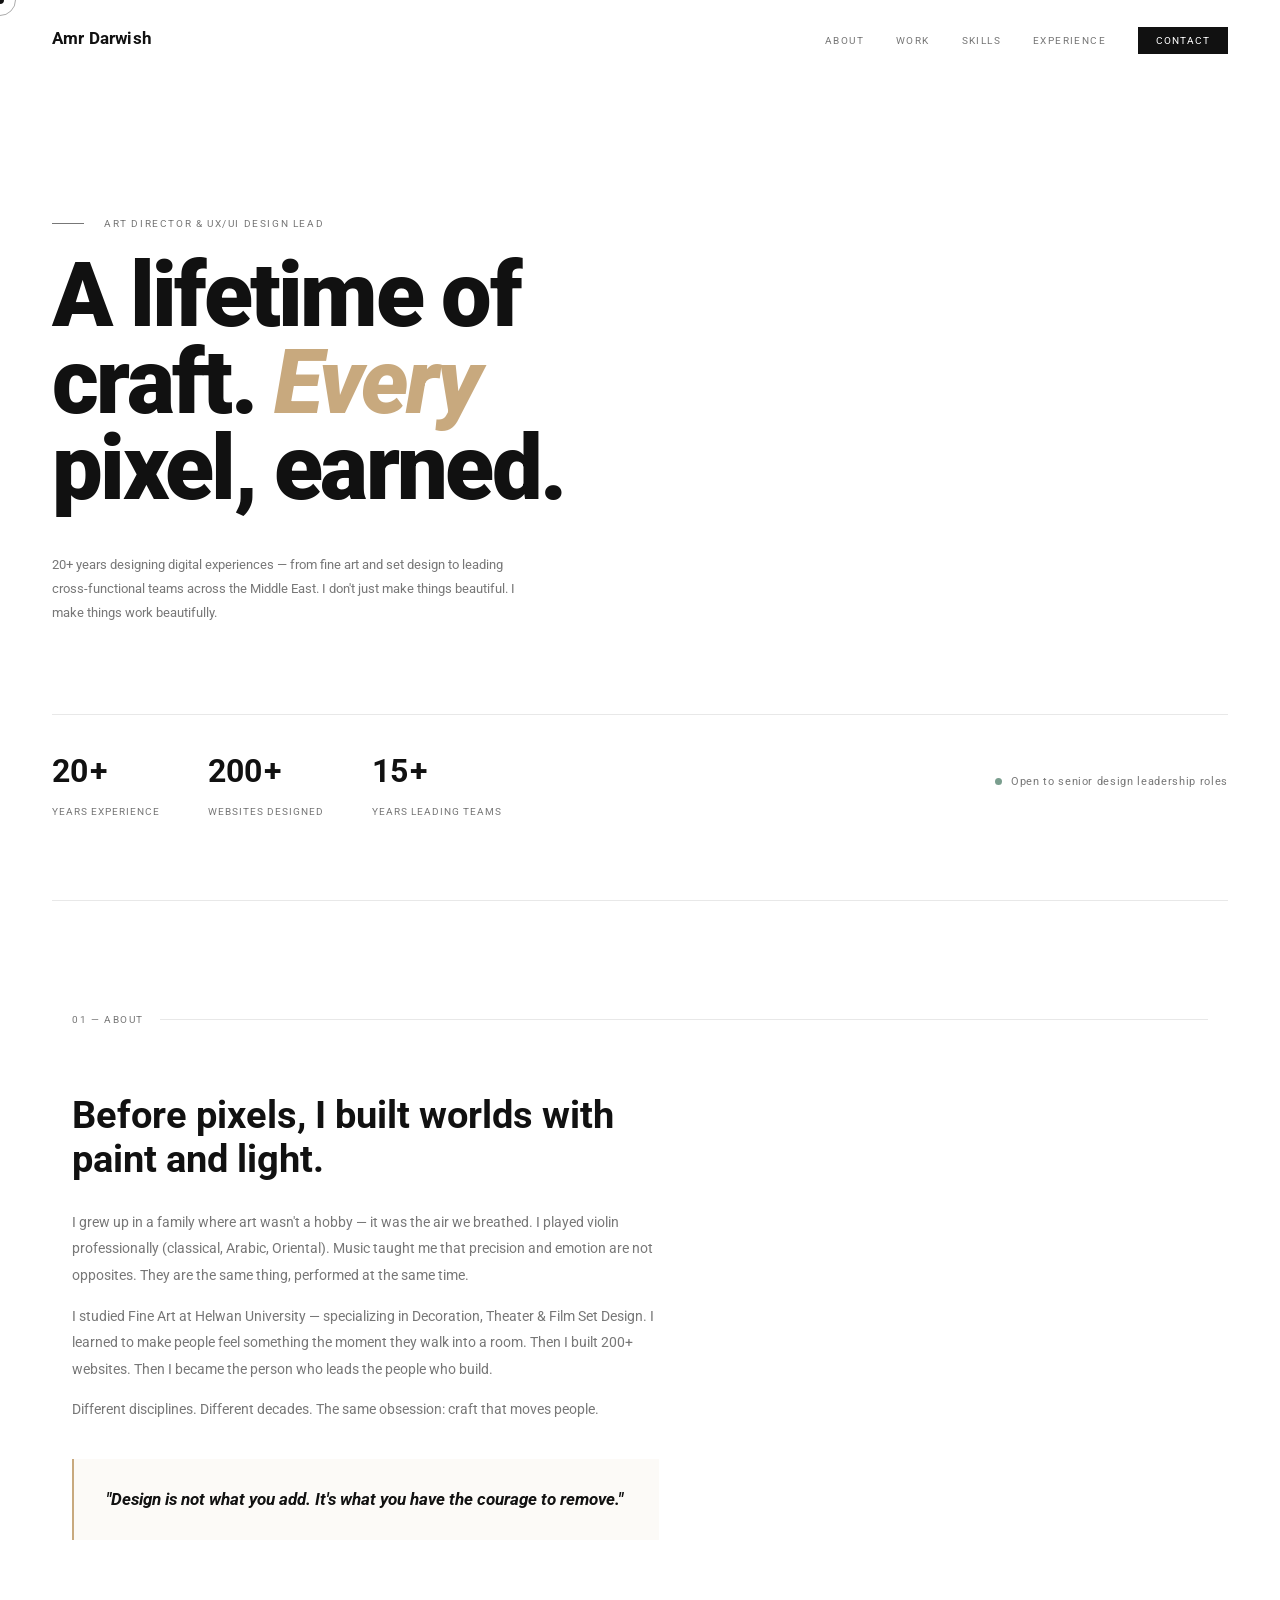
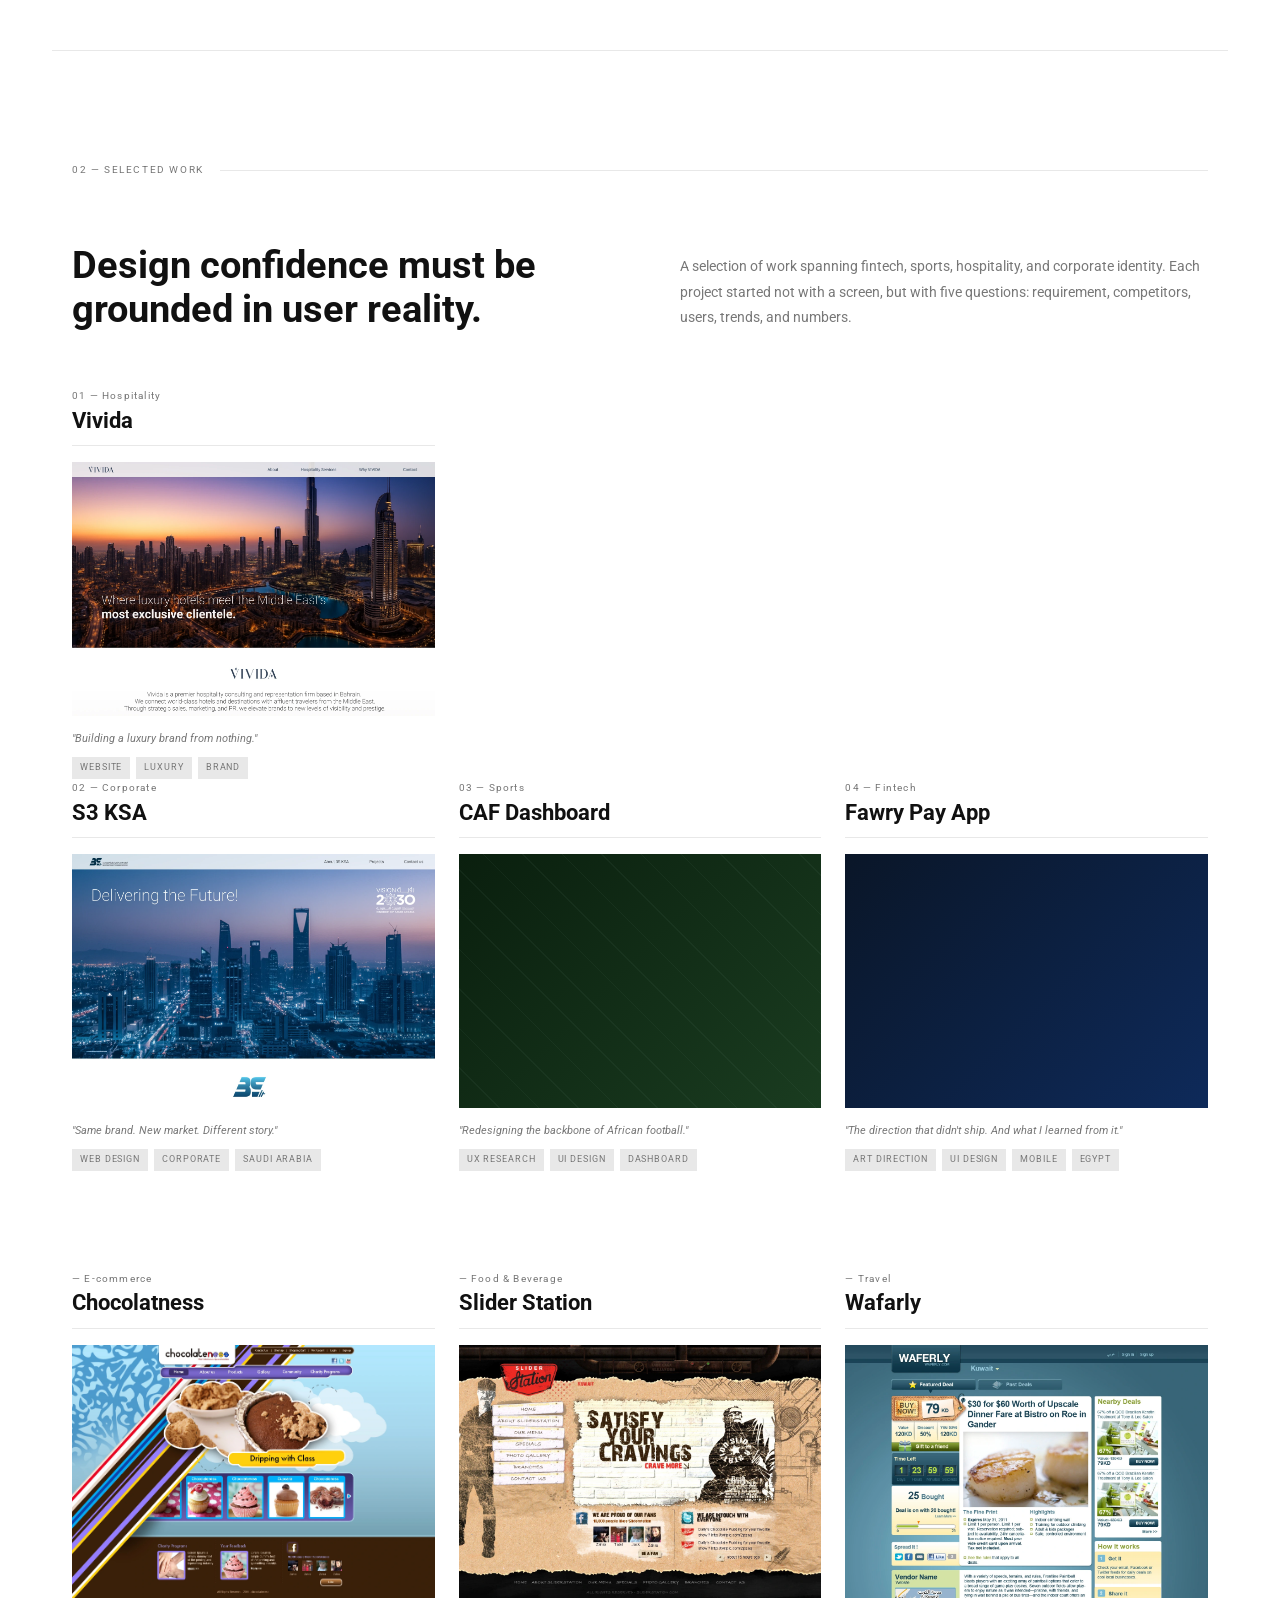
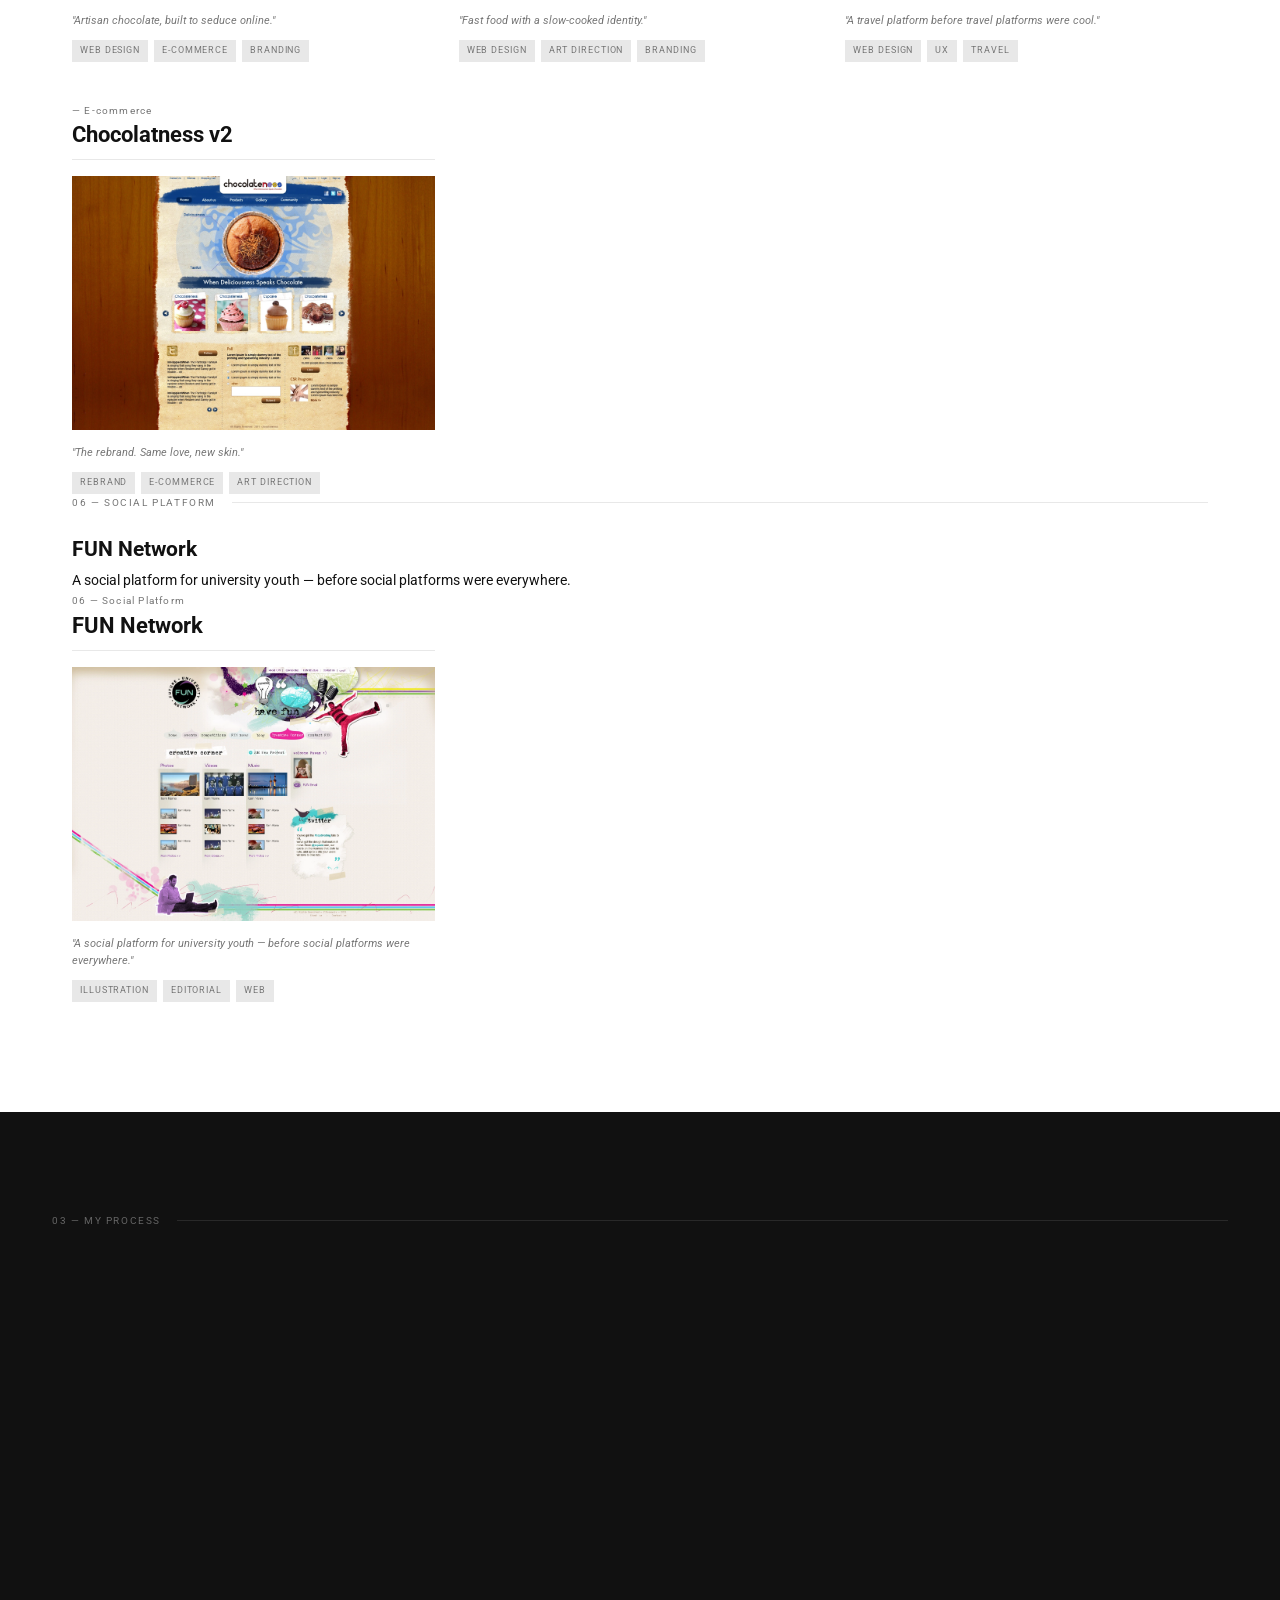
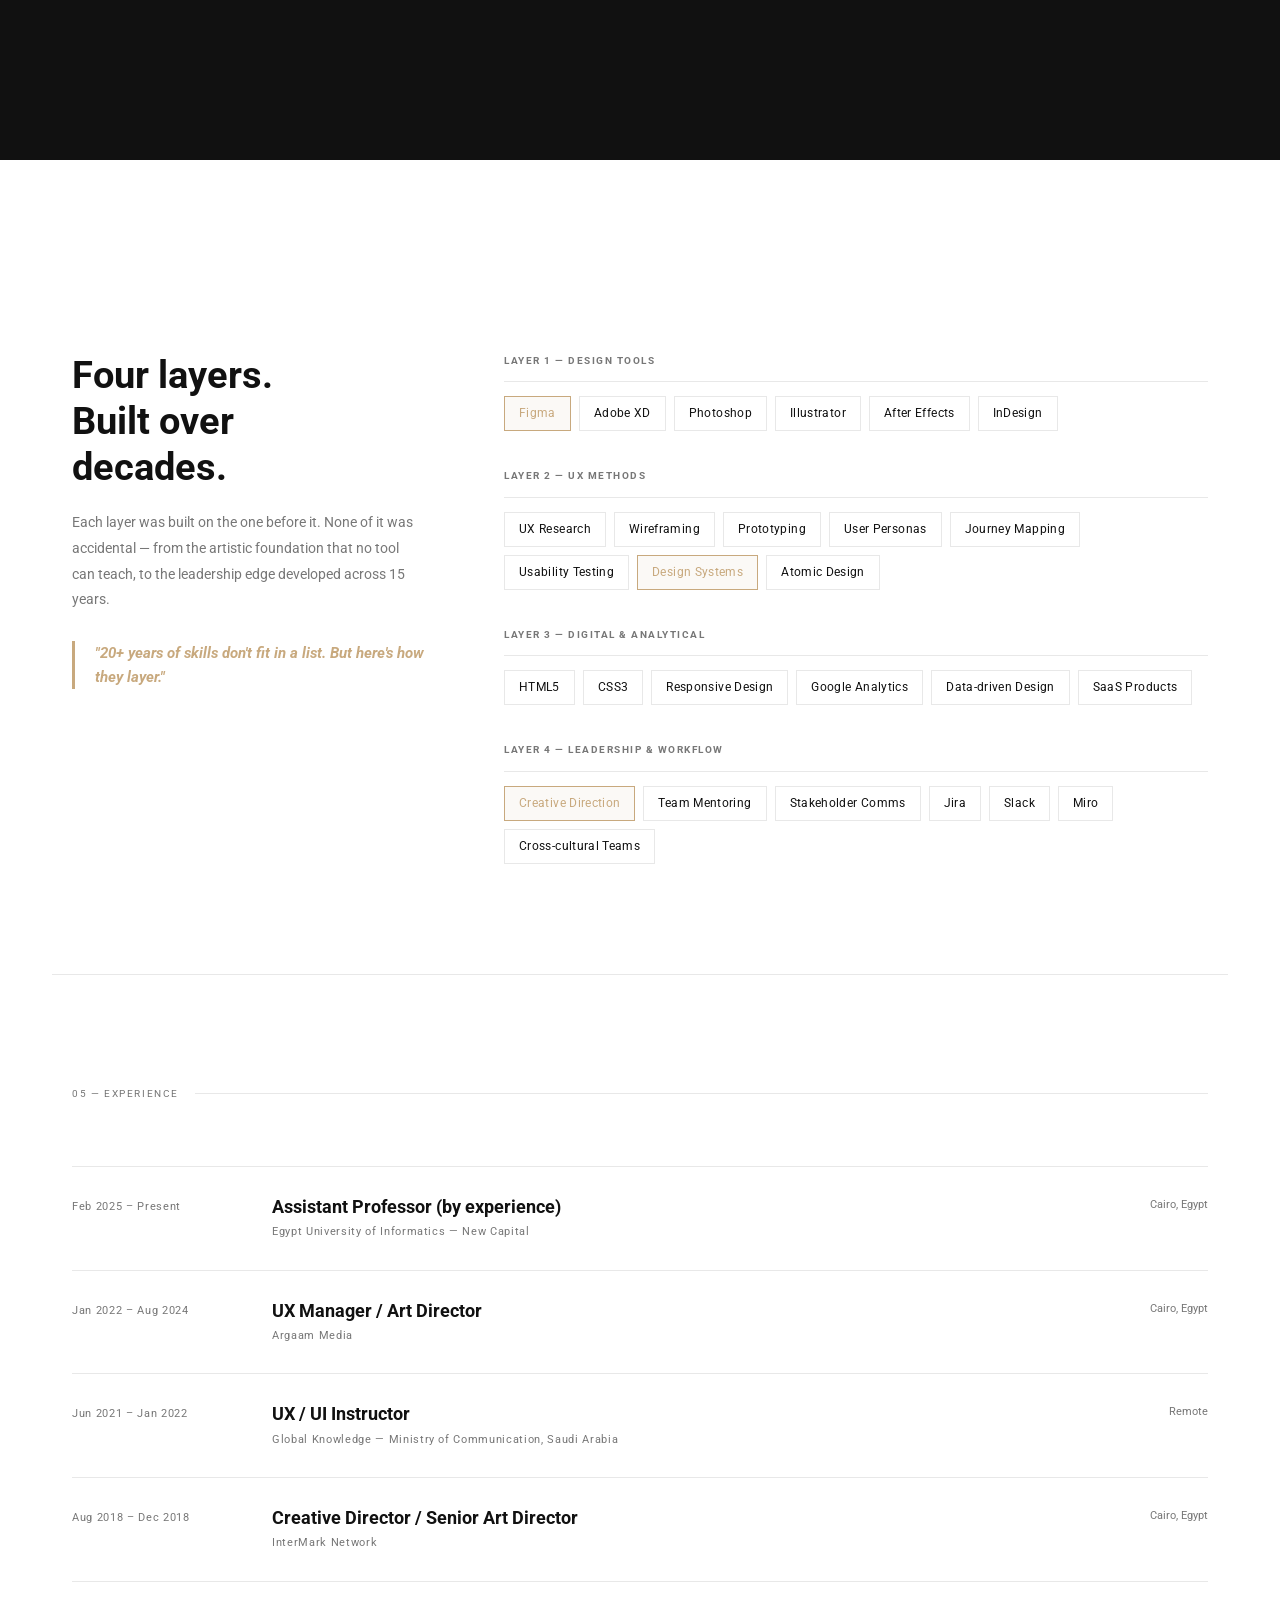
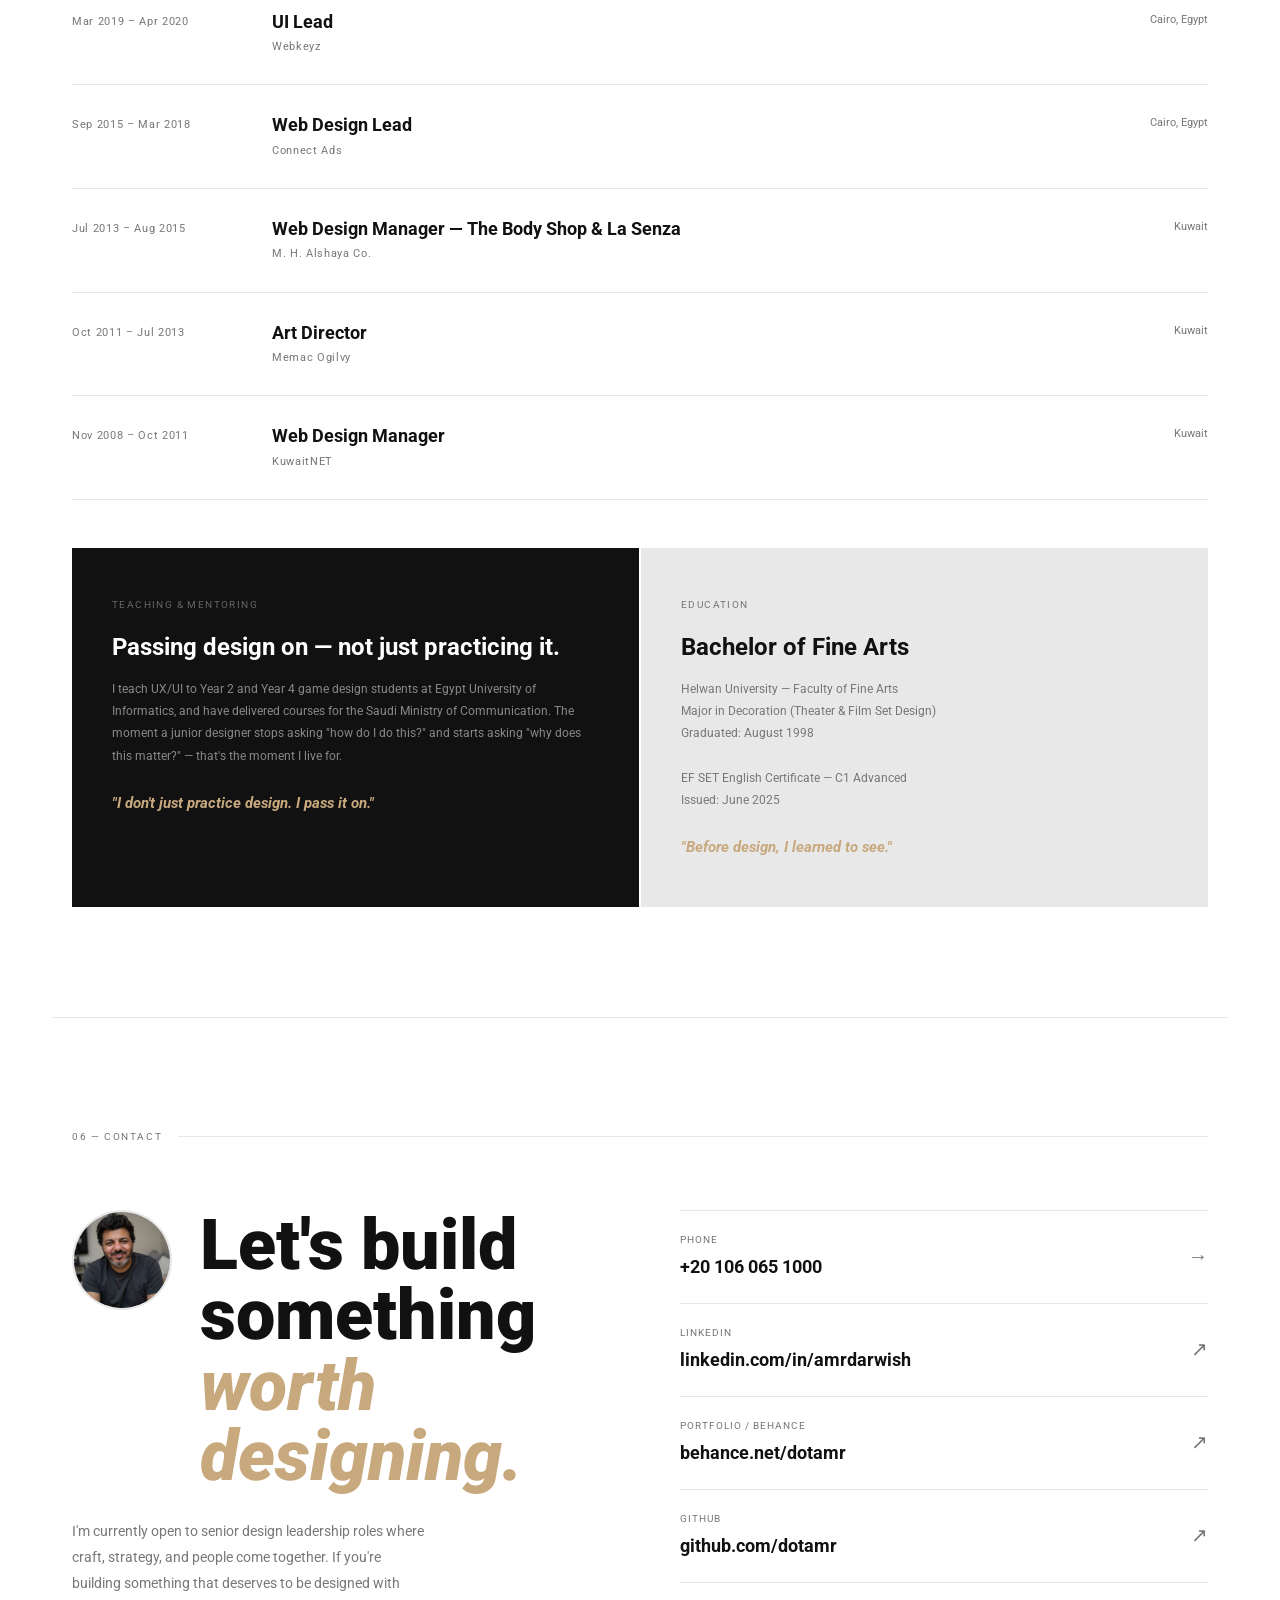
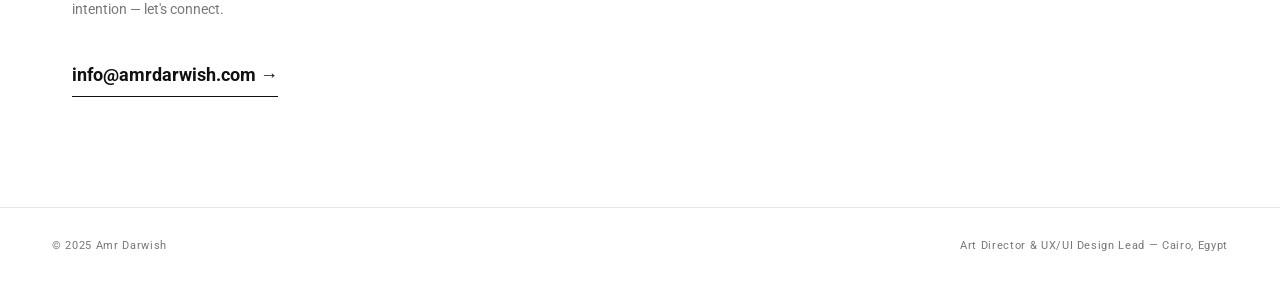
==== commit a39d19ad: "Update index.html" ====
--- a/index.html
+++ b/index.html
@@ -93,19 +93,84 @@
           <p>A selection of work spanning fintech, sports, hospitality, and corporate identity. Each project started not with a screen, but with five questions: requirement, competitors, users, trends, and numbers.</p>
         </div>
       </div>
+
+      <!-- Row 1: Vivida full width -->
       <div class="projects-grid reveal">
 
-        <!-- Fawry - featured 
-        <div class="project-card featured bg-fawry">
-          <div class="card-bg" style="background:#0D2550;display:flex;align-items:center;justify-content:center;gap:20px;padding:32px;">
-            <img src="images/fawry-onboarding.webp" style="height:300px;width:auto;border-radius:14px;box-shadow:0 20px 50px rgba(0,0,0,0.6);" />
-            <img src="images/fawry-home-v1.webp" style="height:300px;width:auto;border-radius:14px;box-shadow:0 20px 50px rgba(0,0,0,0.6);margin-top:32px;" />
-          </div>
-          <div class="card-aspect"></div>
-          <div class="card-arrow">↗</div>
-          <div class="card-content">
-            <div class="card-num">01 — Fintech</div>
+        <div class="project-item full">
+          <div class="project-item-title">
+            <span class="card-num">01 — Hospitality</span>
+            <h3 class="card-title">Vivida</h3>
+          </div>
+          <a href="#" class="project-item-card bg-vivida">
+            <div class="card-bg" style="background-image:url(images/vivida-home.webp);background-size:cover;background-position:top center;"></div>
+            <div class="card-arrow">↗</div>
+          </a>
+          <div class="project-item-meta">
+            <p class="card-quote">"Building a luxury brand from nothing."</p>
+            <div class="card-tags">
+              <span class="tag">Website</span>
+              <span class="tag">Luxury</span>
+              <span class="tag">Brand</span>
+            </div>
+          </div>
+        </div>
+
+      </div>
+
+      <!-- Row 2: S3 KSA + CAF + Fawry (3 cols) -->
+      <div class="projects-grid reveal">
+
+        <div class="project-item">
+          <div class="project-item-title">
+            <span class="card-num">02 — Corporate</span>
+            <h3 class="card-title">S3 KSA</h3>
+          </div>
+          <a href="#" class="project-item-card bg-s3">
+            <div class="card-bg" style="background-image:url(images/3s-home.webp);background-size:cover;background-position:top center;"></div>
+            <div class="card-arrow">↗</div>
+          </a>
+          <div class="project-item-meta">
+            <p class="card-quote">"Same brand. New market. Different story."</p>
+            <div class="card-tags">
+              <span class="tag">Web Design</span>
+              <span class="tag">Corporate</span>
+              <span class="tag">Saudi Arabia</span>
+            </div>
+          </div>
+        </div>
+
+        <div class="project-item">
+          <div class="project-item-title">
+            <span class="card-num">03 — Sports</span>
+            <h3 class="card-title">CAF Dashboard</h3>
+          </div>
+          <a href="#" class="project-item-card bg-caf">
+            <div class="card-bg">
+              <div class="card-pattern p-lines"></div>
+            </div>
+            <div class="card-arrow">↗</div>
+          </a>
+          <div class="project-item-meta">
+            <p class="card-quote">"Redesigning the backbone of African football."</p>
+            <div class="card-tags">
+              <span class="tag">UX Research</span>
+              <span class="tag">UI Design</span>
+              <span class="tag">Dashboard</span>
+            </div>
+          </div>
+        </div>
+
+        <div class="project-item">
+          <div class="project-item-title">
+            <span class="card-num">04 — Fintech</span>
             <h3 class="card-title">Fawry Pay App</h3>
+          </div>
+          <a href="#" class="project-item-card bg-fawry">
+            <div class="card-bg fawry-bg"></div>
+            <div class="card-arrow">↗</div>
+          </a>
+          <div class="project-item-meta">
             <p class="card-quote">"The direction that didn't ship. And what I learned from it."</p>
             <div class="card-tags">
               <span class="tag">Art Direction</span>
@@ -114,116 +179,118 @@
               <span class="tag">Egypt</span>
             </div>
           </div>
-        </div>-->
-        
-        <!-- Fawry - featured -->
-<div class="project-item featured">
-  <div class="project-item-title">
-    <span class="card-num">01 — Fintech</span>
-    <h3 class="card-title">Fawry Pay App</h3>
-  </div>
-  <a href="#" class="project-item-card bg-fawry">
-    <div class="card-bg" style="background:#0D2550;display:flex;align-items:center;justify-content:center;gap:20px;padding:32px;">
-      <img src="images/fawry-onboarding.webp" style="height:300px;width:auto;border-radius:14px;box-shadow:0 20px 50px rgba(0,0,0,0.6);" />
-      <img src="images/fawry-home-v1.webp" style="height:300px;width:auto;border-radius:14px;box-shadow:0 20px 50px rgba(0,0,0,0.6);margin-top:32px;" />
-    </div>
-    <div class="card-arrow">↗</div>
-  </a>
-  <div class="project-item-meta">
-    <p class="card-quote">"The direction that didn't ship. And what I learned from it."</p>
-    <div class="card-tags">
-      <span class="tag">Art Direction</span>
-      <span class="tag">UI Design</span>
-      <span class="tag">Mobile</span>
-      <span class="tag">Egypt</span>
-    </div>
-  </div>
-</div>
-
-        <!-- CAF -->
-        <div class="project-card bg-caf">
-          <div class="card-bg">
-            <div class="card-pattern p-lines"></div>
-          </div>
-          <div class="card-aspect"></div>
-          <div class="card-arrow">↗</div>
-          <div class="card-content">
-            <div class="card-num">02 — Sports</div>
-            <h3 class="card-title">CAF Dashboard</h3>
-            <p class="card-quote">"Redesigning the backbone of African football."</p>
-            <div class="card-tags">
-              <span class="tag">UX Research</span>
-              <span class="tag">UI Design</span>
-              <span class="tag">Dashboard</span>
-            </div>
-          </div>
-        </div>
-
-        <!-- Vivida -->
-        <div class="project-card bg-vivida">
-          <div class="card-bg" style="background-image:url(images/vivida-home.webp);background-size:cover;background-position:top center;"></div>
-          <div class="card-aspect"></div>
-          <div class="card-arrow">↗</div>
-          <div class="card-content">
-            <div class="card-num">03 — Hospitality</div>
-            <h3 class="card-title">Vivida</h3>
-            <p class="card-quote">"Building a luxury brand from nothing."</p>
-            <div class="card-tags">
-              <span class="tag">Website</span>
-              <span class="tag">Luxury</span>
-              <span class="tag">Brand</span>
-            </div>
-          </div>
-        </div>
-
-        <!-- S3 KSA -->
-        <div class="project-card bg-s3">
-          <div class="card-bg" style="background-image:url(images/3s-home.webp);background-size:cover;background-position:top center;"></div>
-          <div class="card-aspect"></div>
-          <div class="card-arrow">↗</div>
-          <div class="card-content">
-            <div class="card-num">04 — Corporate</div>
-            <h3 class="card-title">S3 KSA</h3>
-            <p class="card-quote">"Same brand. New market. Different story."</p>
+        </div>
+
+      </div>
+
+      <!-- Web Era sub-section -->
+      <div class="work-sub-intro reveal">
+        <div>
+          <div class="section-tag" style="margin-bottom:20px;">05 — Archive 2003–2013</div>
+          <h2>The Web Era — When Websites Had a Soul</h2>
+        </div>
+        <p>200+ websites built from scratch, with intention. FUN, Chocolateness, Waferly, Slider Station &amp; more.</p>
+      </div>
+      <div class="projects-grid reveal">
+
+        <div class="project-item">
+          <div class="project-item-title">
+            <span class="card-num">— E-commerce</span>
+            <h3 class="card-title">Chocolatness</h3>
+          </div>
+          <a href="#" class="project-item-card bg-early">
+            <div class="card-bg" style="background-image:url(images/chocolatness-1.webp);background-size:cover;background-position:top center;"></div>
+            <div class="card-arrow">↗</div>
+          </a>
+          <div class="project-item-meta">
+            <p class="card-quote">"Artisan chocolate, built to seduce online."</p>
             <div class="card-tags">
               <span class="tag">Web Design</span>
-              <span class="tag">Corporate</span>
-              <span class="tag">Saudi Arabia</span>
-            </div>
-          </div>
-        </div>
-
-        <!-- Early Web Era - featured -->
-        <div class="project-card featured bg-early">
-          <div class="card-bg" style="background:#1C1008;display:grid;grid-template-columns:1fr 1fr;grid-template-rows:1fr 1fr;gap:3px;overflow:hidden;">
-            <img src="images/chocolatness-1.webp" style="width:100%;height:100%;object-fit:cover;object-position:top;" />
-            <img src="images/sliderstation-home.webp" style="width:100%;height:100%;object-fit:cover;object-position:top;" />
-            <img src="images/wafarly.webp" style="width:100%;height:100%;object-fit:cover;object-position:top;" />
-            <img src="images/chocolatness-2.webp" style="width:100%;height:100%;object-fit:cover;object-position:top;" />
-          </div>
-          <div class="card-aspect"></div>
-          <div class="card-arrow">↗</div>
-          <div class="card-content">
-            <div class="card-num">05 — Archive 2003–2013</div>
-            <h3 class="card-title">The Web Era — When Websites Had a Soul</h3>
-            <p class="card-quote">"200+ websites built from scratch, with intention. FUN, Chocolateness, Waferly, Slider Station &amp; more."</p>
+              <span class="tag">E-commerce</span>
+              <span class="tag">Branding</span>
+            </div>
+          </div>
+        </div>
+
+        <div class="project-item">
+          <div class="project-item-title">
+            <span class="card-num">— Food &amp; Beverage</span>
+            <h3 class="card-title">Slider Station</h3>
+          </div>
+          <a href="#" class="project-item-card bg-early">
+            <div class="card-bg" style="background-image:url(images/sliderstation-home.webp);background-size:cover;background-position:top center;"></div>
+            <div class="card-arrow">↗</div>
+          </a>
+          <div class="project-item-meta">
+            <p class="card-quote">"Fast food with a slow-cooked identity."</p>
             <div class="card-tags">
               <span class="tag">Web Design</span>
+              <span class="tag">Art Direction</span>
               <span class="tag">Branding</span>
+            </div>
+          </div>
+        </div>
+
+        <div class="project-item">
+          <div class="project-item-title">
+            <span class="card-num">— Travel</span>
+            <h3 class="card-title">Wafarly</h3>
+          </div>
+          <a href="#" class="project-item-card bg-early">
+            <div class="card-bg" style="background-image:url(images/wafarly.webp);background-size:cover;background-position:top center;"></div>
+            <div class="card-arrow">↗</div>
+          </a>
+          <div class="project-item-meta">
+            <p class="card-quote">"A travel platform before travel platforms were cool."</p>
+            <div class="card-tags">
+              <span class="tag">Web Design</span>
+              <span class="tag">UX</span>
+              <span class="tag">Travel</span>
+            </div>
+          </div>
+        </div>
+
+        <div class="project-item">
+          <div class="project-item-title">
+            <span class="card-num">— E-commerce</span>
+            <h3 class="card-title">Chocolatness v2</h3>
+          </div>
+          <a href="#" class="project-item-card bg-early">
+            <div class="card-bg" style="background-image:url(images/chocolatness-2.webp);background-size:cover;background-position:top center;"></div>
+            <div class="card-arrow">↗</div>
+          </a>
+          <div class="project-item-meta">
+            <p class="card-quote">"The rebrand. Same love, new skin."</p>
+            <div class="card-tags">
+              <span class="tag">Rebrand</span>
+              <span class="tag">E-commerce</span>
               <span class="tag">Art Direction</span>
-              <span class="tag">E-commerce</span>
-            </div>
-          </div>
-        </div>
-
-        <!-- FUN -->
-        <div class="project-card bg-fun">
-          <div class="card-bg" style="background-image:url(images/fun-kuwait.webp);background-size:cover;background-position:top center;"></div>
-          <div class="card-aspect"></div>
-          <div class="card-arrow">↗</div>
-          <div class="card-content">
-            <div class="card-num">06 — Social Platform</div>
+            </div>
+          </div>
+        </div>
+
+      </div>
+
+      <!-- FUN Network sub-section -->
+      <div class="work-sub-intro reveal">
+        <div>
+          <div class="section-tag" style="margin-bottom:20px;">06 — Social Platform</div>
+          <h2>FUN Network</h2>
+        </div>
+        <p>A social platform for university youth — before social platforms were everywhere.</p>
+      </div>
+      <div class="projects-grid reveal">
+
+        <div class="project-item full">
+          <div class="project-item-title">
+            <span class="card-num">06 — Social Platform</span>
             <h3 class="card-title">FUN Network</h3>
+          </div>
+          <a href="#" class="project-item-card bg-fun">
+            <div class="card-bg" style="background-image:url(images/fun-kuwait.webp);background-size:cover;background-position:top center;"></div>
+            <div class="card-arrow">↗</div>
+          </a>
+          <div class="project-item-meta">
             <p class="card-quote">"A social platform for university youth — before social platforms were everywhere."</p>
             <div class="card-tags">
               <span class="tag">Illustration</span>
@@ -234,6 +301,7 @@
         </div>
 
       </div>
+
     </div>
   </section>
 
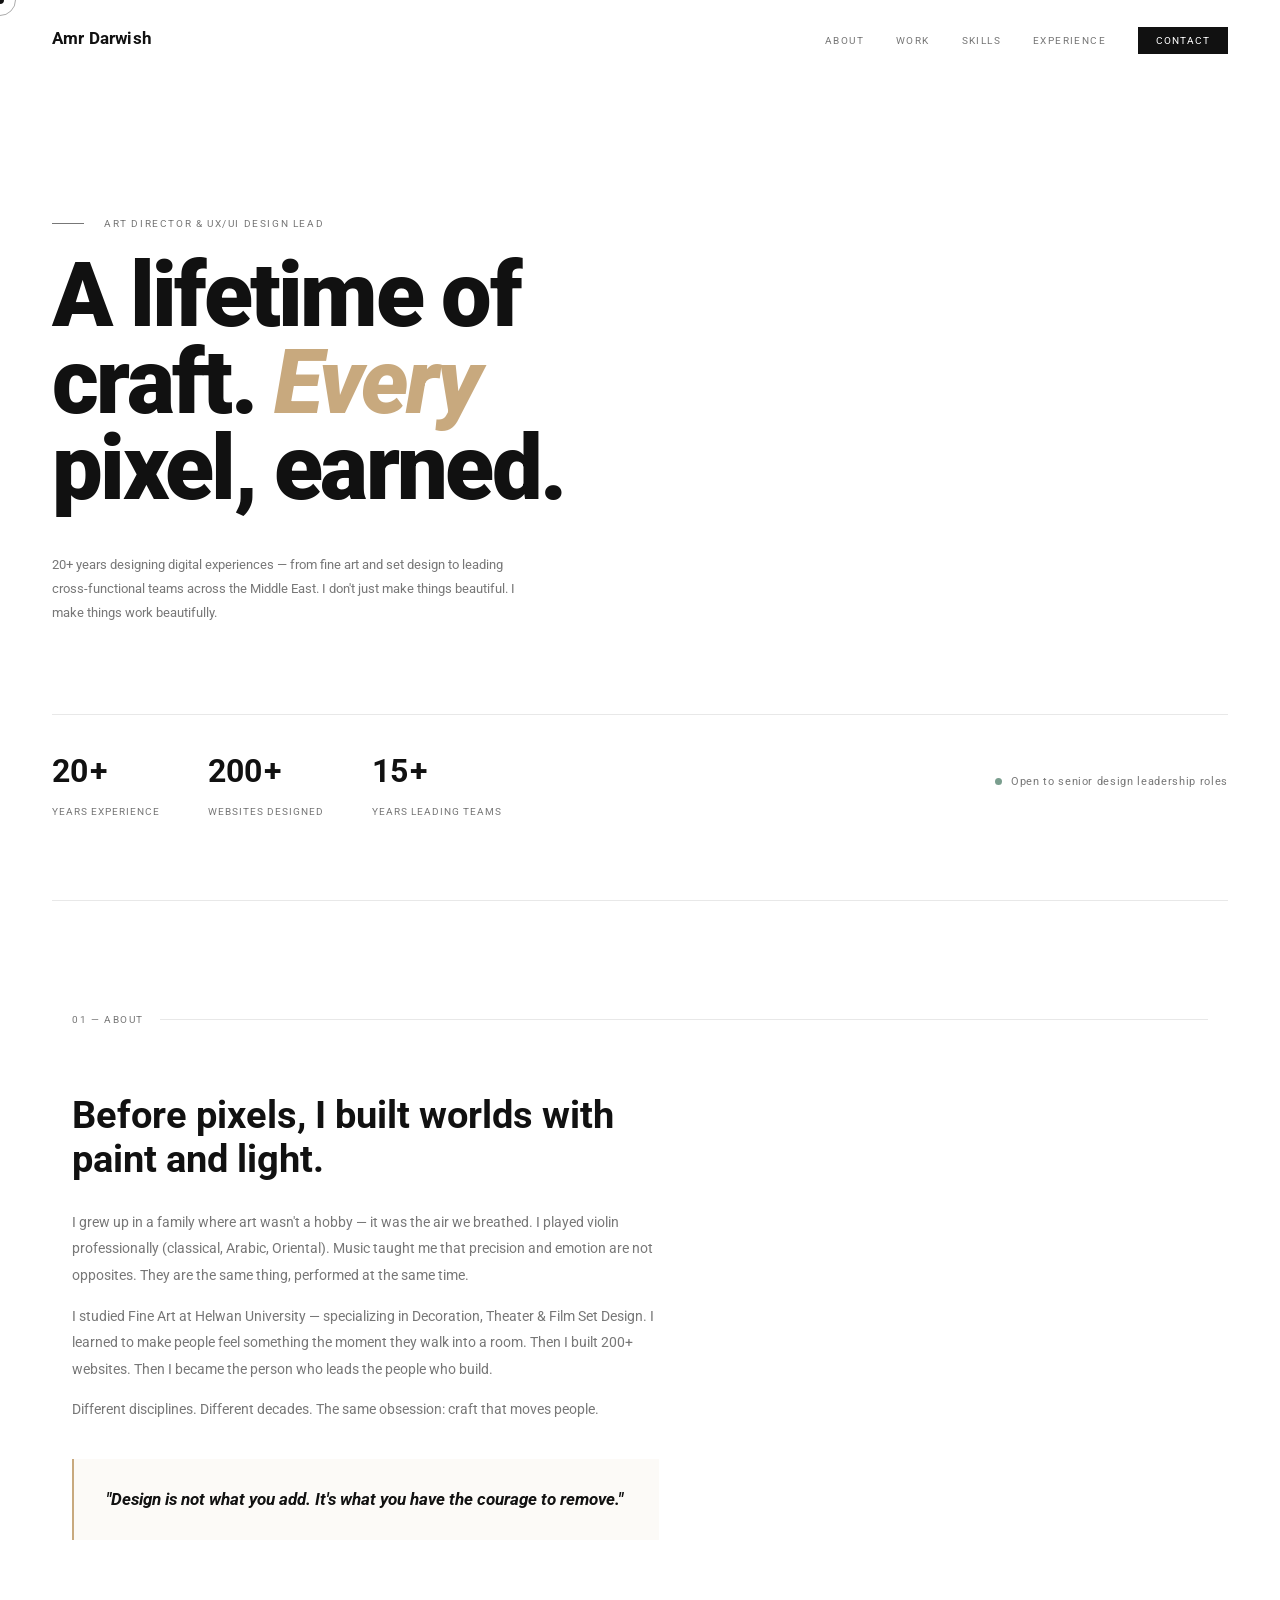
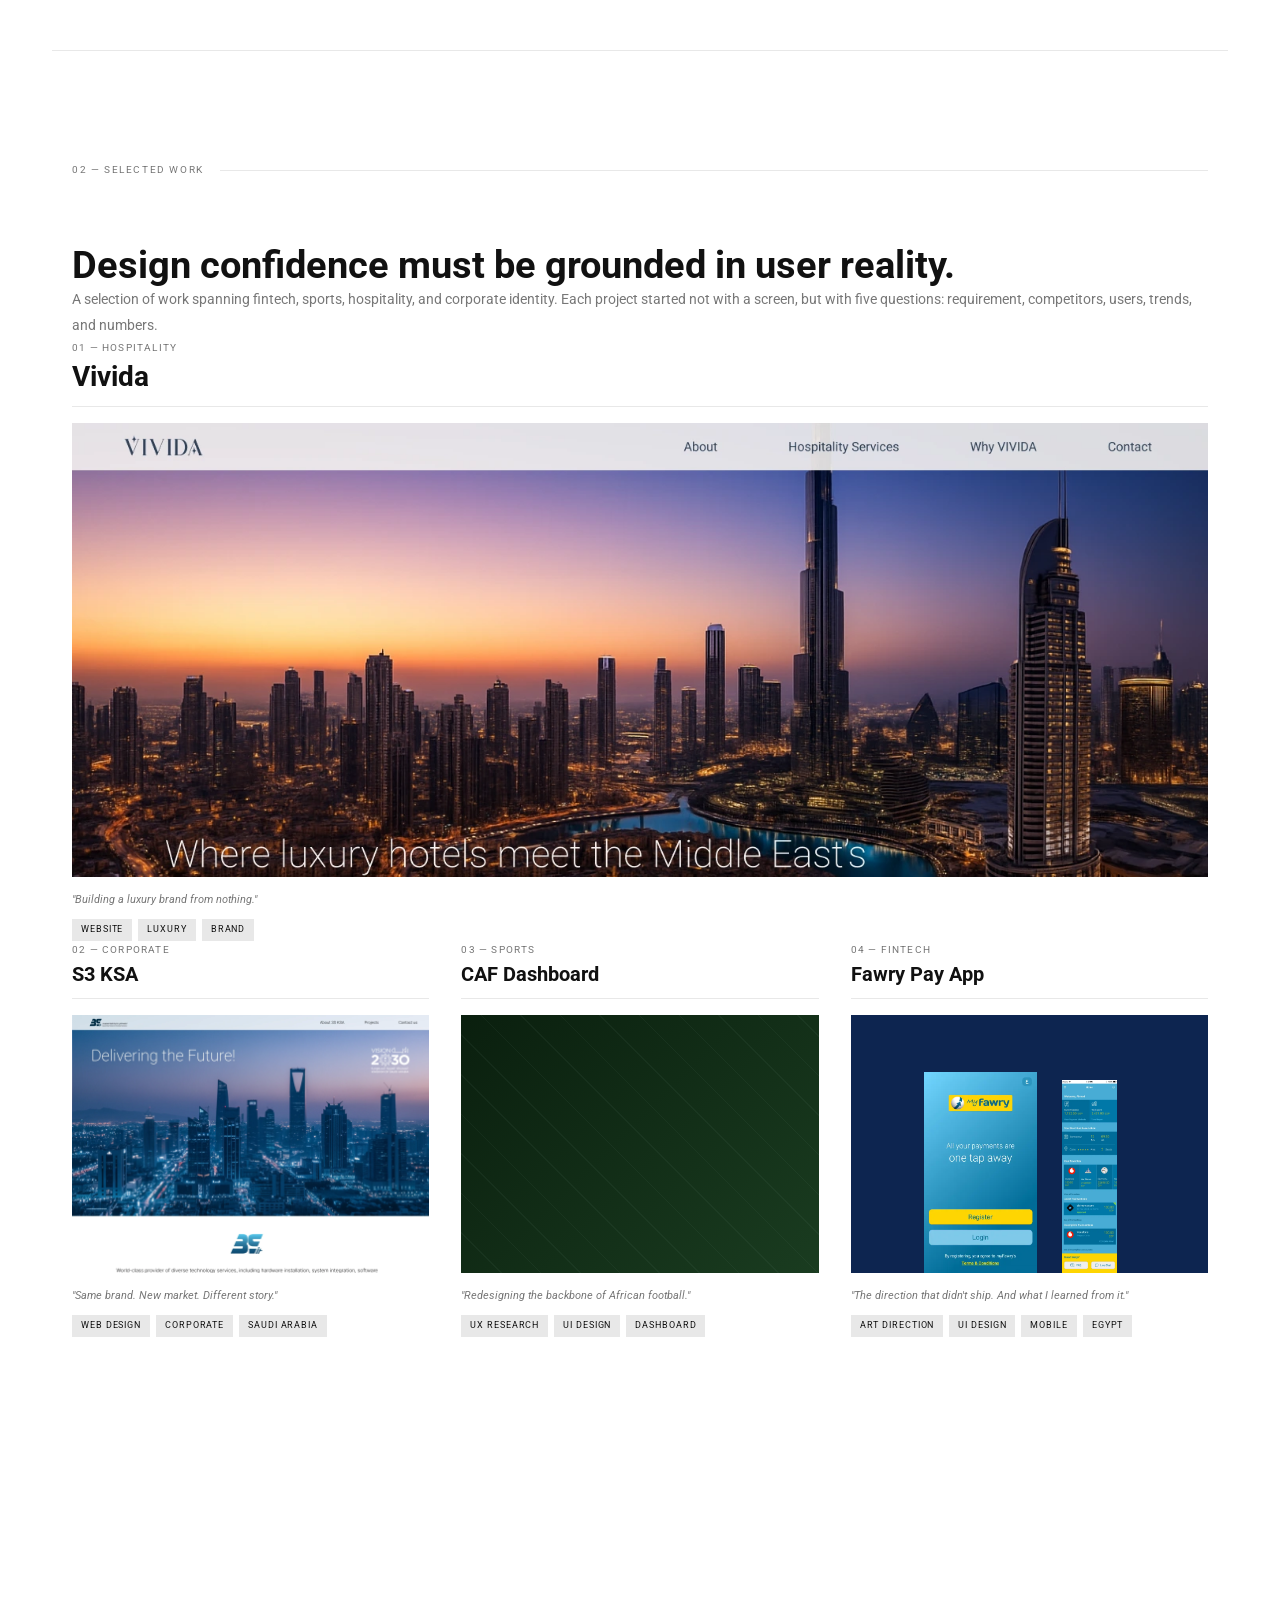
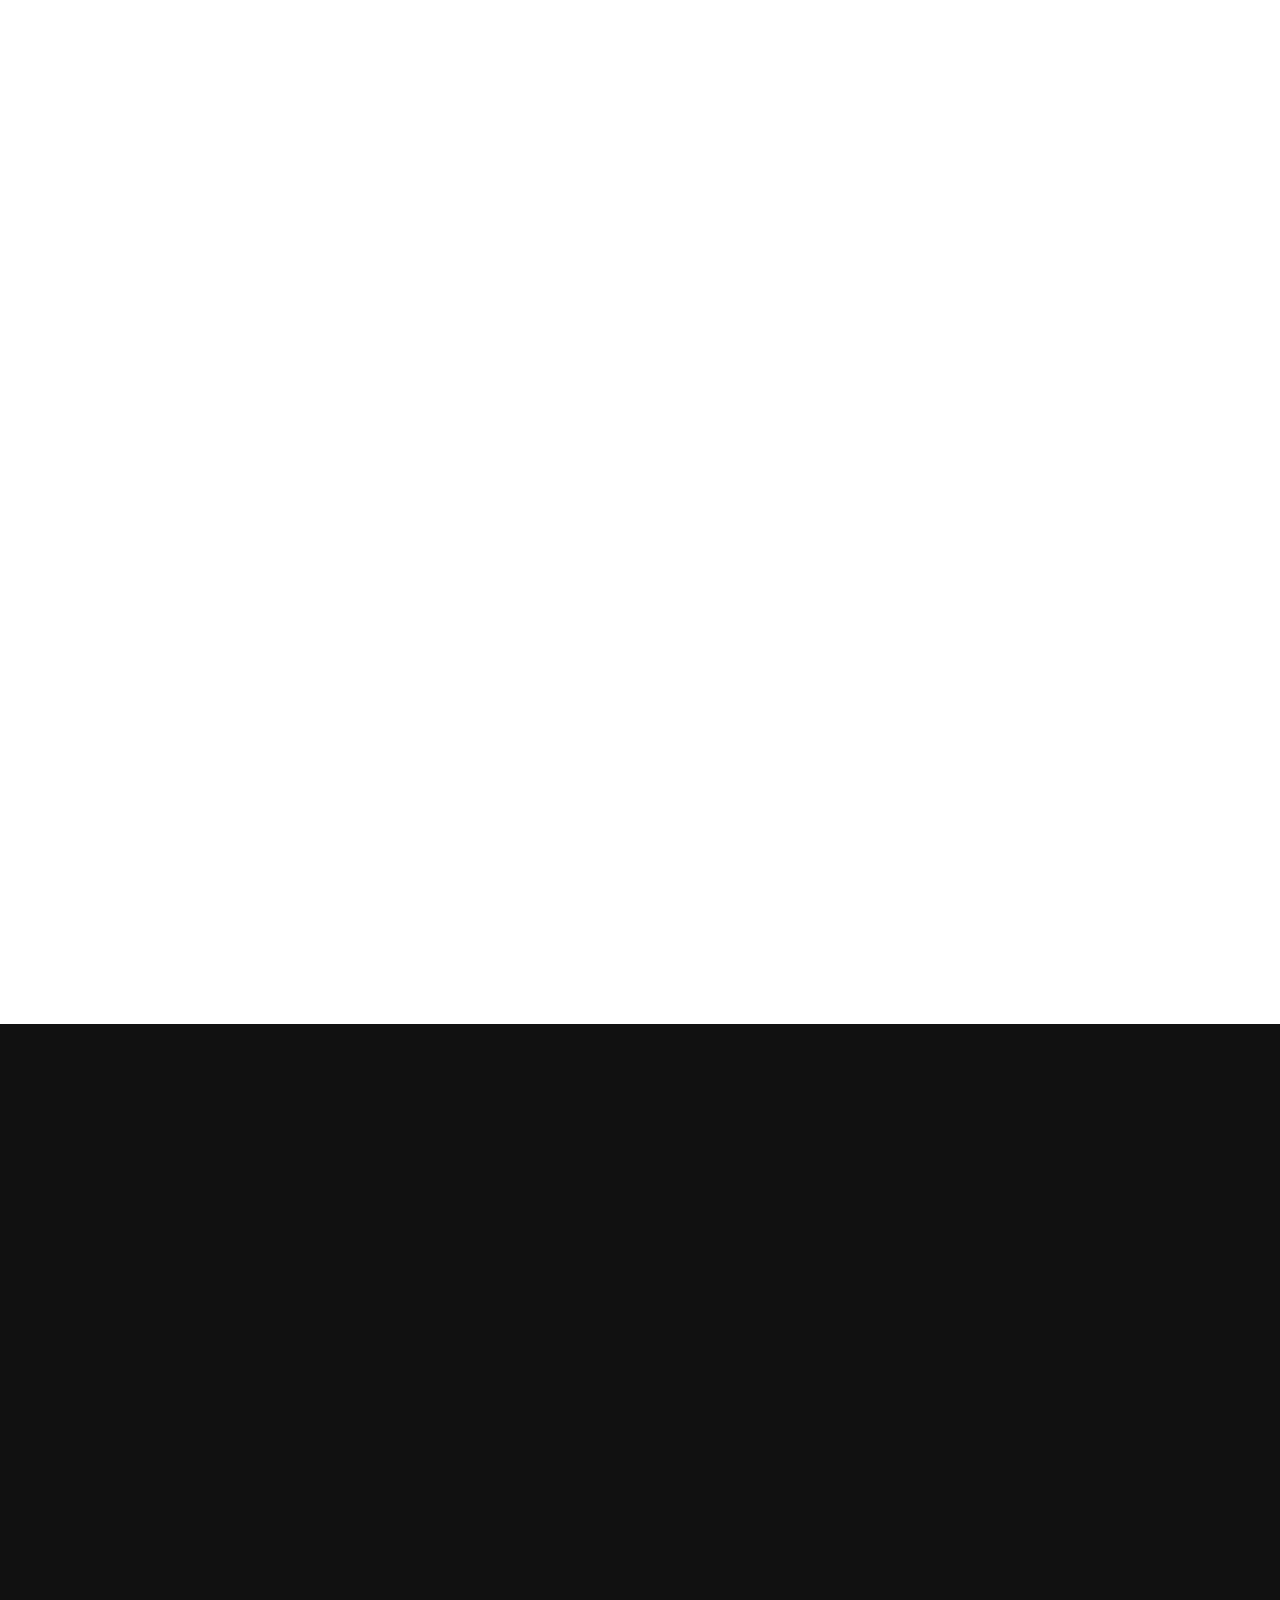
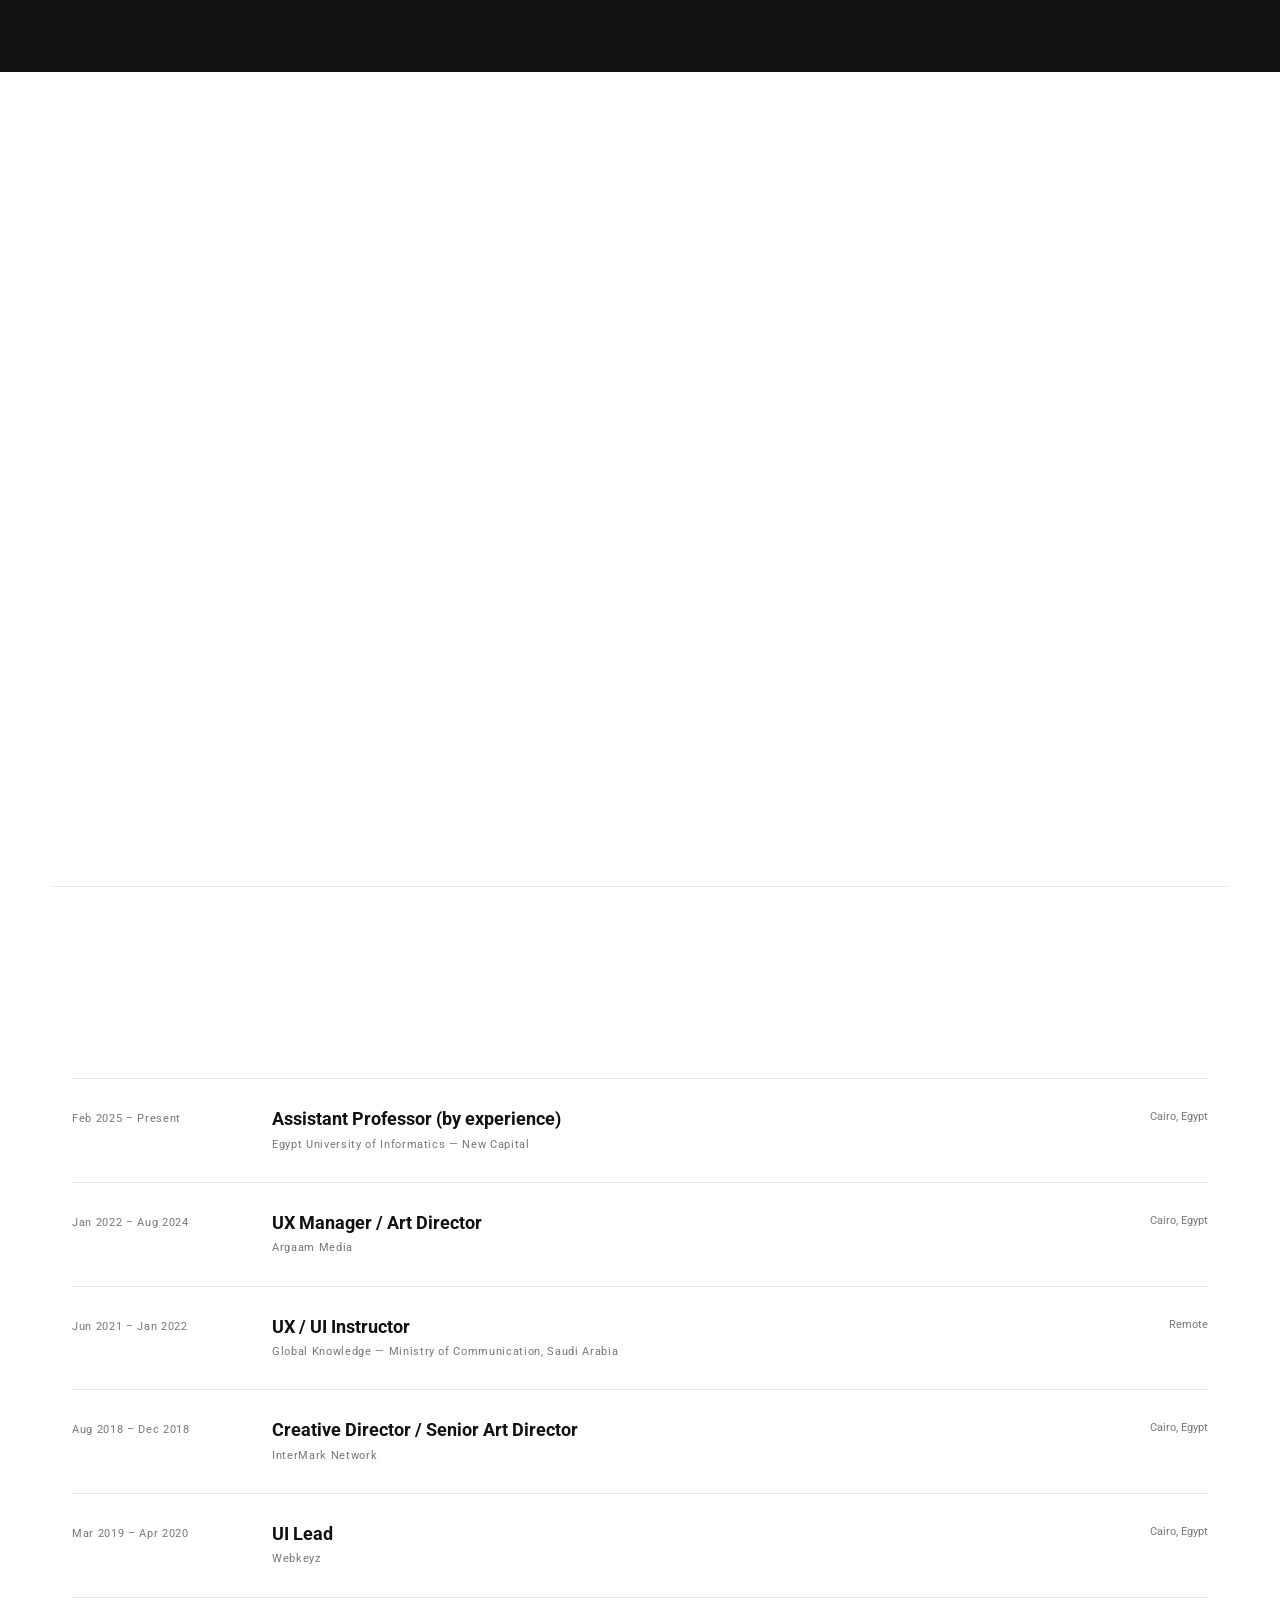
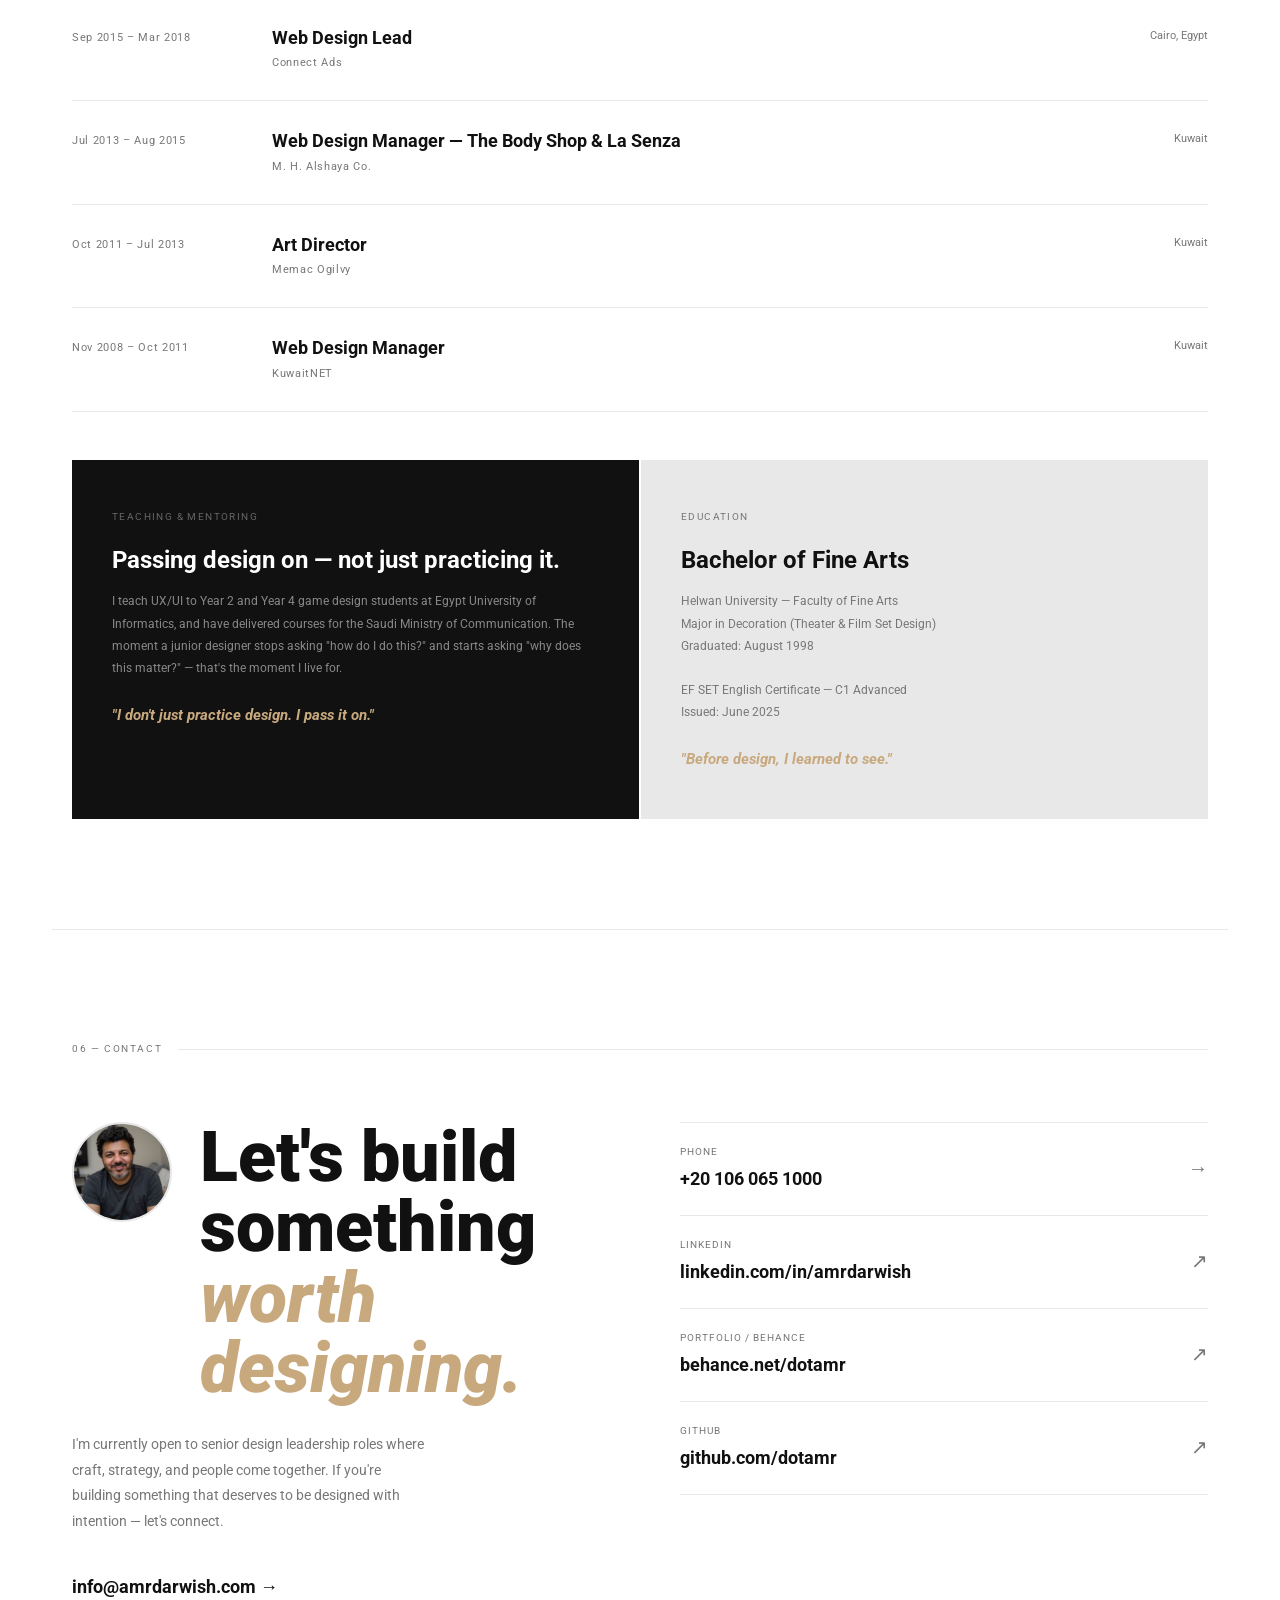
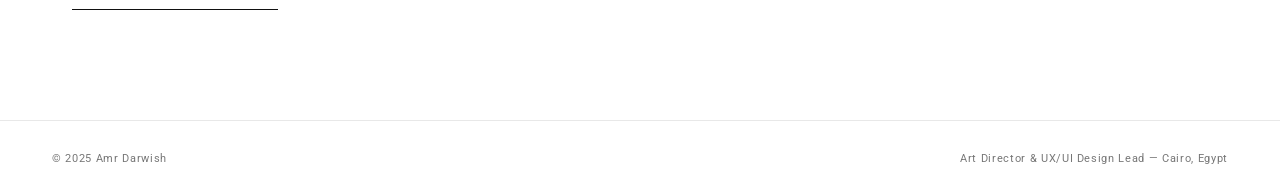
==== commit 4a0e516d: "Update index.html" ====
--- a/index.html
+++ b/index.html
@@ -81,7 +81,7 @@
 
   <hr class="section-divider" />
 
-  <!-- WORK -->
+ <!-- WORK -->
   <section id="work">
     <div class="section-wrap">
       <div class="section-tag reveal">02 — Selected Work</div>
@@ -269,19 +269,7 @@
           </div>
         </div>
 
-      </div>
-
-      <!-- FUN Network sub-section -->
-      <div class="work-sub-intro reveal">
-        <div>
-          <div class="section-tag" style="margin-bottom:20px;">06 — Social Platform</div>
-          <h2>FUN Network</h2>
-        </div>
-        <p>A social platform for university youth — before social platforms were everywhere.</p>
-      </div>
-      <div class="projects-grid reveal">
-
-        <div class="project-item full">
+        <div class="project-item">
           <div class="project-item-title">
             <span class="card-num">06 — Social Platform</span>
             <h3 class="card-title">FUN Network</h3>
@@ -304,7 +292,7 @@
 
     </div>
   </section>
-
+  
   <!-- PROCESS (dark section) -->
   <div class="process-section">
     <div class="process-inner">
--- a/style.css
+++ b/style.css
@@ -121,62 +121,53 @@
     .layer-label { font-size: 10px; letter-spacing: 0.12em; text-transform: uppercase; color: var(--mid); white-space: nowrap; padding-top: 2px; min-width: 110px; }
     .layer-value { text-align: right; line-height: 1.6; font-size: 12px; color: var(--ink); }
 
-    /* WORK 
-    .work-intro { display: grid; grid-template-columns: 1fr 1fr; gap: 80px; margin-bottom: 56px; align-items: end; }
-    .work-intro h2 { font-family: 'Roboto', sans-serif; font-size: clamp(26px, 3vw, 42px); font-weight: 700; line-height: 1.15; }
-    .work-intro p { color: var(--mid); line-height: 1.85; }
-    .projects-grid {
-      display: grid;
-      grid-template-columns: repeat(3, 1fr);
-      gap: 2px;
-    }
-    .project-card {
-      position: relative; overflow: hidden; cursor: none;
-      background: var(--ink);
-    }
-    .project-card.featured { grid-column: span 2; }
-    .project-card .card-bg {
-      position: absolute; inset: 0;
-      transition: transform 0.75s cubic-bezier(0.16, 1, 0.3, 1);
-    }
-    .project-card:hover .card-bg { transform: scale(1.05); }
-    .card-aspect { padding-top: 70%; }
-    .project-card.featured .card-aspect { padding-top: 56%; }
-    .card-content {
-      position: absolute; bottom: 0; left: 0; right: 0;
-      padding: 28px; background: linear-gradient(to top, rgba(0,0,0,0.75) 0%, transparent 100%);
-      transform: translateY(6px); transition: transform 0.4s ease;
-    }
-    .project-card:hover .card-content { transform: none; }
-    .card-num { font-size: 10px; color: rgba(255,255,255,0.3); letter-spacing: 0.12em; margin-bottom: 6px; }
-    .card-title { font-family: 'Roboto', sans-serif; font-size: 22px; font-weight: 700; color: #fff; line-height: 1.1; margin-bottom: 8px; }
-    .project-card.featured .card-title { font-size: 32px; }
-    .card-quote { font-size: 11px; color: rgba(255,255,255,0.5); font-style: italic; margin-bottom: 10px; line-height: 1.5; }
-    .card-tags { display: flex; gap: 6px; flex-wrap: wrap; }
-    .tag { font-size: 9px; letter-spacing: 0.1em; text-transform: uppercase; color: rgba(255,255,255,0.4); background: rgba(255,255,255,0.08); padding: 3px 8px; }
-    .card-arrow { position: absolute; top: 20px; right: 20px; width: 34px; height: 34px; border: 1px solid rgba(255,255,255,0.2); border-radius: 50%; display: flex; align-items: center; justify-content: center; color: rgba(255,255,255,0.4); font-size: 14px; opacity: 0; transition: opacity 0.3s; }
-    .project-card:hover .card-arrow { opacity: 1; }
-*/
+    /* ============================================
+   WORK SECTION — replace the old /* WORK */ block
+   and all old .project-card / .card-* rules
+   with everything below
+   ============================================ */
+
 /* WORK */
 .work-intro { display: grid; grid-template-columns: 1fr 1fr; gap: 80px; margin-bottom: 56px; align-items: end; }
 .work-intro h2 { font-family: 'Roboto', sans-serif; font-size: clamp(26px, 3vw, 42px); font-weight: 700; line-height: 1.15; }
 .work-intro p { color: var(--mid); line-height: 1.85; }
 
+/* Sub-section intro (Web Era, FUN) */
+.work-sub-intro {
+  display: grid;
+  grid-template-columns: 1fr 1fr;
+  gap: 80px;
+  align-items: end;
+  margin-top: 96px;
+  margin-bottom: 48px;
+  padding-top: 64px;
+  border-top: 1px solid var(--line);
+}
+.work-sub-intro h2 {
+  font-family: 'Roboto', sans-serif;
+  font-size: clamp(22px, 2.5vw, 36px);
+  font-weight: 700;
+  line-height: 1.15;
+}
+.work-sub-intro p {
+  color: var(--mid);
+  line-height: 1.85;
+}
+
 .projects-grid {
   display: grid;
   grid-template-columns: repeat(3, 1fr);
-  gap: 40px 24px;
-}
-
-/* Project Item — new layout */
+  gap: 48px 32px;
+}
+
+/* ---- Project Item ---- */
 .project-item {
   display: flex;
   flex-direction: column;
-  gap: 0;
   cursor: none;
 }
-.project-item.featured {
-  grid-column: span 2;
+.project-item.full {
+  grid-column: span 3;
 }
 
 /* Title above card */
@@ -189,18 +180,19 @@
   font-size: 10px;
   color: var(--mid);
   letter-spacing: 0.12em;
+  text-transform: uppercase;
   display: block;
-  margin-bottom: 4px;
+  margin-bottom: 5px;
 }
 .project-item-title .card-title {
   font-family: 'Roboto', sans-serif;
-  font-size: 22px;
+  font-size: 20px;
   font-weight: 700;
   color: var(--ink);
-  line-height: 1.1;
+  line-height: 1.15;
   margin: 0;
 }
-.project-item.featured .project-item-title .card-title {
+.project-item.full .project-item-title .card-title {
   font-size: 28px;
 }
 
@@ -210,23 +202,26 @@
   overflow: hidden;
   display: block;
   background: var(--ink);
+  text-decoration: none;
 }
 .project-item-card .card-bg {
   position: absolute;
   inset: 0;
   transition: transform 0.75s cubic-bezier(0.16, 1, 0.3, 1);
 }
-.project-item-card:hover .card-bg { transform: scale(1.05); }
+.project-item-card:hover .card-bg { transform: scale(1.04); }
+
+/* Aspect ratio */
 .project-item-card::after {
   content: '';
   display: block;
-  padding-top: 70%;
-}
-.project-item.featured .project-item-card::after {
-  padding-top: 56%;
-}
-
-/* Arrow stays on card */
+  padding-top: 72%;
+}
+.project-item.full .project-item-card::after {
+  padding-top: 40%;
+}
+
+/* Arrow */
 .card-arrow {
   position: absolute;
   top: 16px; right: 16px;
@@ -234,7 +229,7 @@
   border: 1px solid rgba(255,255,255,0.3);
   border-radius: 50%;
   display: flex; align-items: center; justify-content: center;
-  color: rgba(255,255,255,0.5);
+  color: rgba(255,255,255,0.6);
   font-size: 14px;
   opacity: 0;
   transition: opacity 0.3s;
@@ -251,33 +246,46 @@
   color: var(--mid);
   font-style: italic;
   margin-bottom: 10px;
-  line-height: 1.6;
+  line-height: 1.65;
 }
 .card-tags { display: flex; gap: 6px; flex-wrap: wrap; }
 .tag {
   font-size: 9px;
   letter-spacing: 0.1em;
   text-transform: uppercase;
-  color: var(--mid);
+  color: var(--ink);
   background: var(--line);
-  padding: 3px 8px;
-}
-
-    /* BG patterns */
-    .bg-fawry { background: linear-gradient(135deg, #0A1628 0%, #0E2A5A 100%); }
-    .bg-caf { background: linear-gradient(135deg, #0A1F0E 0%, #1A3C20 100%); }
-    .bg-vivida { background: linear-gradient(135deg, #1A1208 0%, #2C200C 100%); }
-    .bg-s3 { background: linear-gradient(135deg, #0F0A1E 0%, #1E1432 100%); }
-    .bg-early { background: linear-gradient(135deg, #1C1008 0%, #2E1E10 100%); }
-    .bg-fun { background: linear-gradient(135deg, #081018 0%, #101C2C 100%); }
-    .card-pattern { position: absolute; inset: 0; opacity: 0.07; transition: opacity 0.5s; }
-    .project-card:hover .card-pattern { opacity: 0.13; }
-    .p-dots { background: radial-gradient(circle, #C8A97E 1px, transparent 1px) 0/24px 24px; }
-    .p-lines { background: repeating-linear-gradient(45deg, #7A9E8E 0, #7A9E8E 1px, transparent 0, transparent 28px); }
-    .p-grid { background: repeating-linear-gradient(0deg, #C8A97E 0, #C8A97E 1px, transparent 0, transparent 32px), repeating-linear-gradient(90deg, #C8A97E 0, #C8A97E 1px, transparent 0, transparent 32px); }
-    .p-radial { background: radial-gradient(ellipse at 30% 80%, #A97EC8 0%, transparent 55%); opacity: 0.12 !important; }
-    .p-hatch { background: repeating-linear-gradient(-45deg, #C8A97E 0, #C8A97E 1px, transparent 0, transparent 20px); }
-    .p-geo { background: conic-gradient(from 45deg at 50% 50%, transparent 0deg, #7A9E8E 30deg, transparent 30deg); opacity: 0.08 !important; }
+  padding: 3px 9px;
+}
+
+/* Fawry — two phones via background */
+.fawry-bg {
+  background-color: #0D2550;
+  background-image:
+    url(images/fawry-onboarding.webp),
+    url(images/fawry-home-v1.webp);
+  background-size: auto 78%, auto 78%;
+  background-position: 30% 100%, 70% 115%;
+  background-repeat: no-repeat, no-repeat;
+}
+
+
+  /* BG patterns */
+.bg-fawry  { background: linear-gradient(135deg, #0A1628 0%, #0E2A5A 100%); }
+.bg-caf    { background: linear-gradient(135deg, #0A1F0E 0%, #1A3C20 100%); }
+.bg-vivida { background: linear-gradient(135deg, #1A1208 0%, #2C200C 100%); }
+.bg-s3     { background: linear-gradient(135deg, #0F0A1E 0%, #1E1432 100%); }
+.bg-early  { background: linear-gradient(135deg, #1C1008 0%, #2E1E10 100%); }
+.bg-fun    { background: linear-gradient(135deg, #081018 0%, #101C2C 100%); }
+
+.card-pattern { position: absolute; inset: 0; opacity: 0.07; transition: opacity 0.5s; }
+.project-item-card:hover .card-pattern { opacity: 0.13; }
+.p-dots   { background: radial-gradient(circle, #C8A97E 1px, transparent 1px) 0/24px 24px; }
+.p-lines  { background: repeating-linear-gradient(45deg, #7A9E8E 0, #7A9E8E 1px, transparent 0, transparent 28px); }
+.p-grid   { background: repeating-linear-gradient(0deg, #C8A97E 0, #C8A97E 1px, transparent 0, transparent 32px), repeating-linear-gradient(90deg, #C8A97E 0, #C8A97E 1px, transparent 0, transparent 32px); }
+.p-radial { background: radial-gradient(ellipse at 30% 80%, #A97EC8 0%, transparent 55%); opacity: 0.12 !important; }
+.p-hatch  { background: repeating-linear-gradient(-45deg, #C8A97E 0, #C8A97E 1px, transparent 0, transparent 20px); }
+.p-geo    { background: conic-gradient(from 45deg at 50% 50%, transparent 0deg, #7A9E8E 30deg, transparent 30deg); opacity: 0.08 !important; }
 
     /* PROCESS */
     .process-section { background: var(--ink); color: var(--bg); padding: 100px 52px; }
@@ -385,9 +393,9 @@
       footer { padding: 24px; flex-direction: column; gap: 6px; }
       .about-grid, .work-intro, .skills-layout, .contact-grid, .process-header, .teaching-grid { grid-template-columns: 1fr; gap: 40px; }
       .projects-grid { grid-template-columns: 1fr; }
-      /*.project-card.featured { grid-column: span 1; } */
-/* with this: */
-.project-item.featured { grid-column: span 1; }
+     .projects-grid { grid-template-columns: 1fr; gap: 40px; }
+  .project-item.full { grid-column: span 1; }
+  .work-sub-intro { grid-template-columns: 1fr; gap: 20px; margin-top: 64px; }
       .steps { grid-template-columns: repeat(2, 1fr); }
       .exp-row { grid-template-columns: 1fr; gap: 4px; }
       .exp-location { text-align: left; }
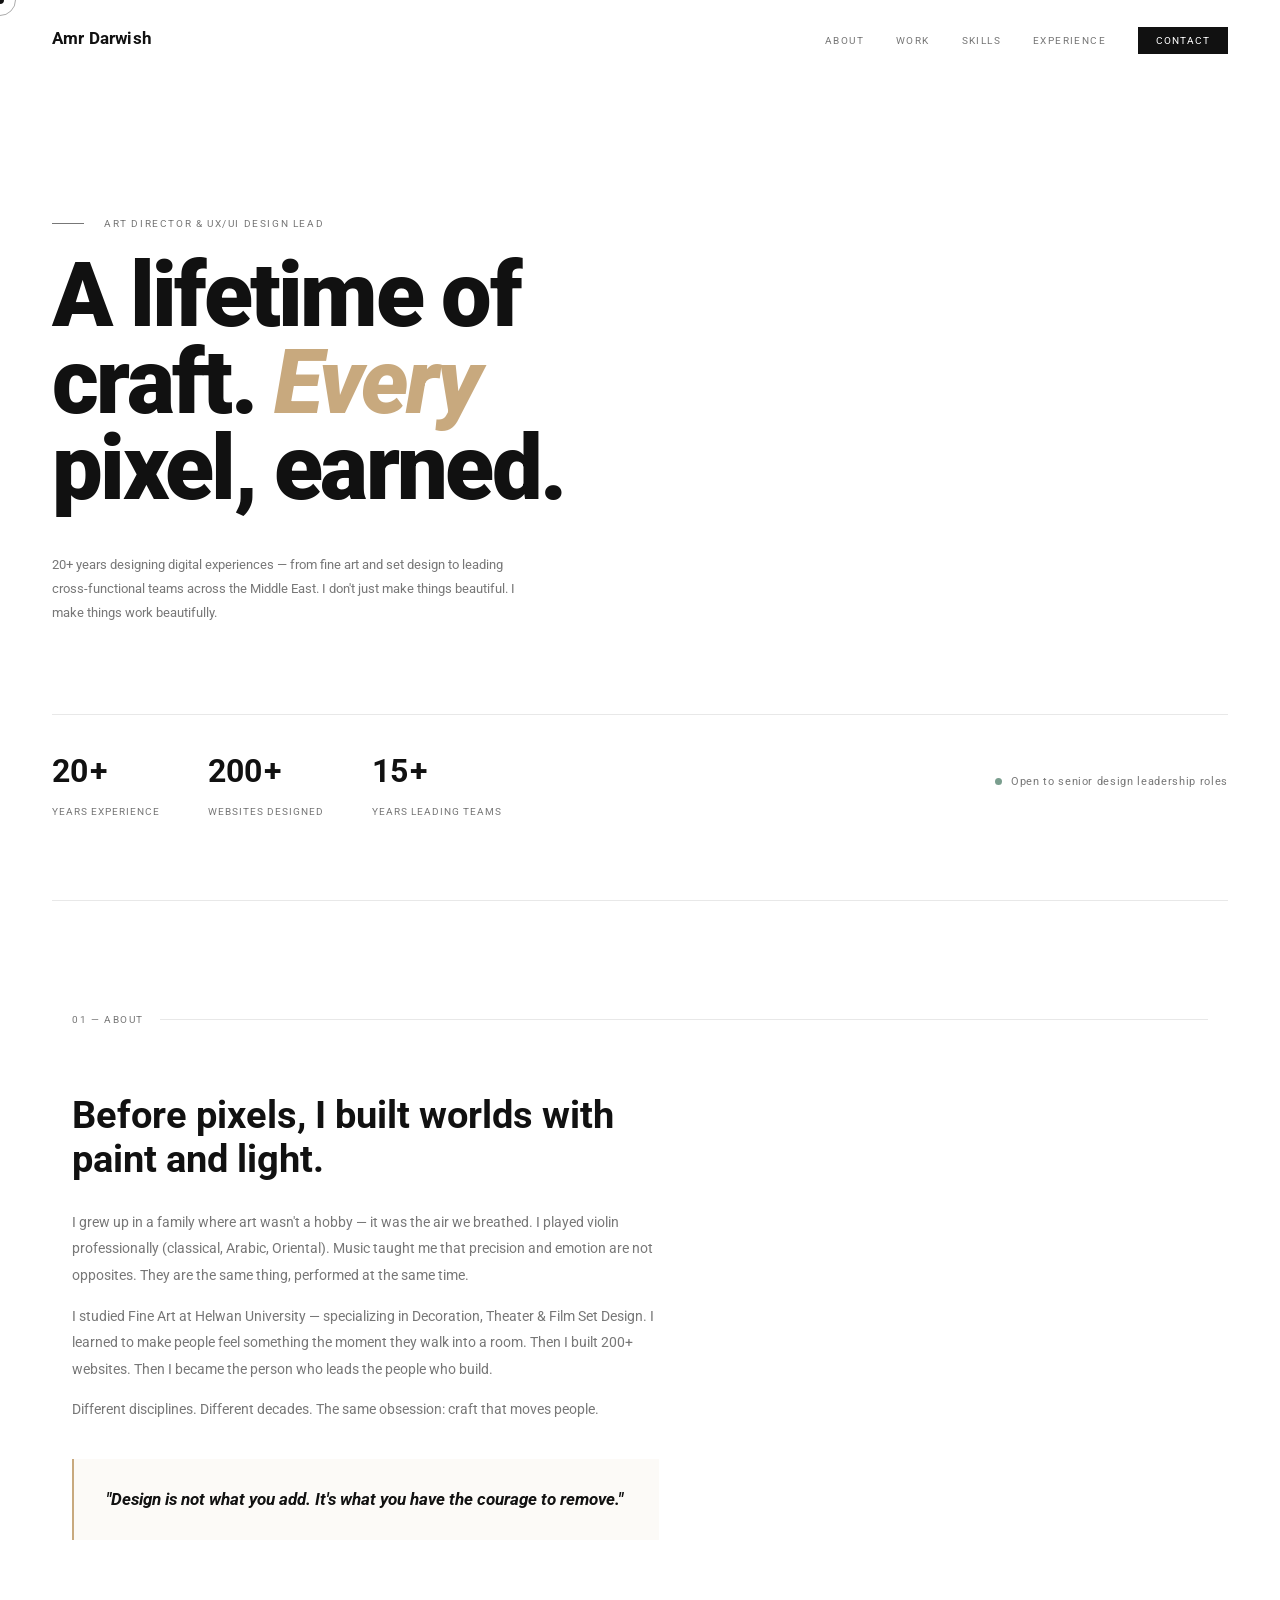
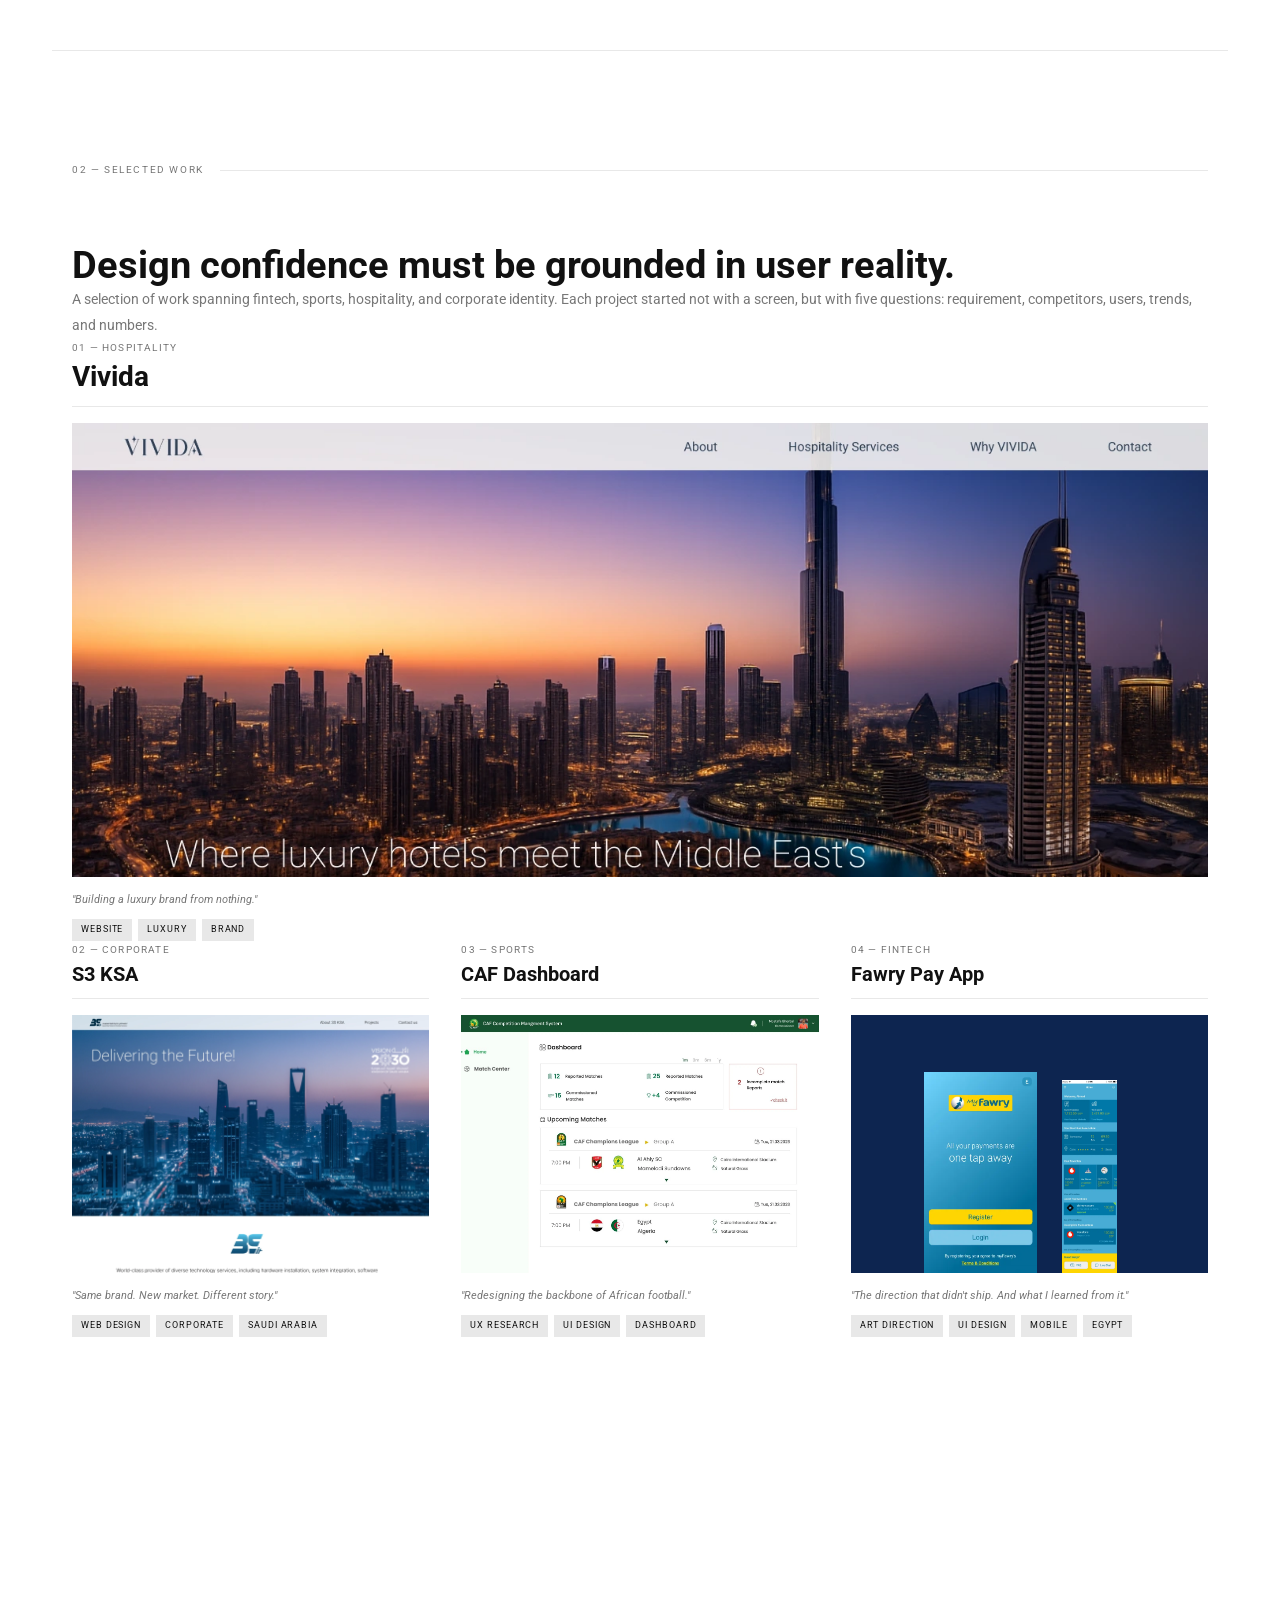
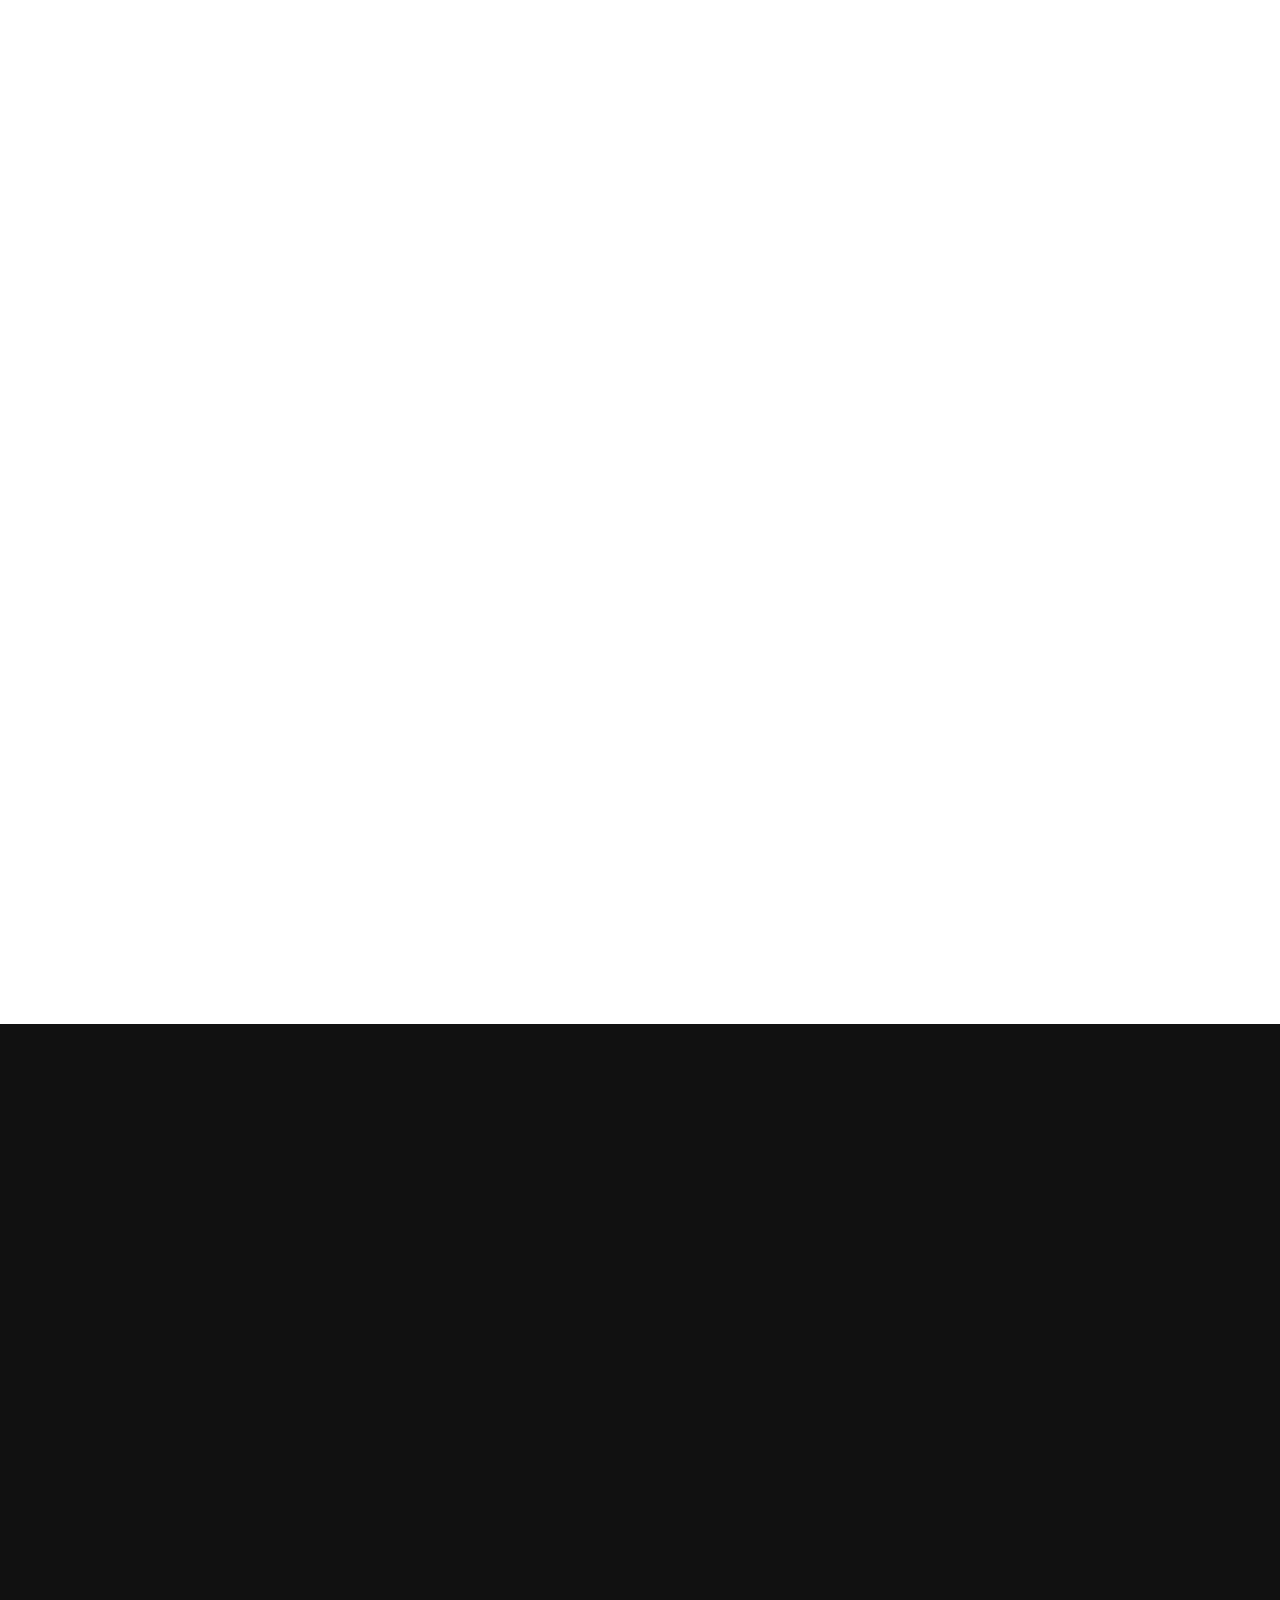
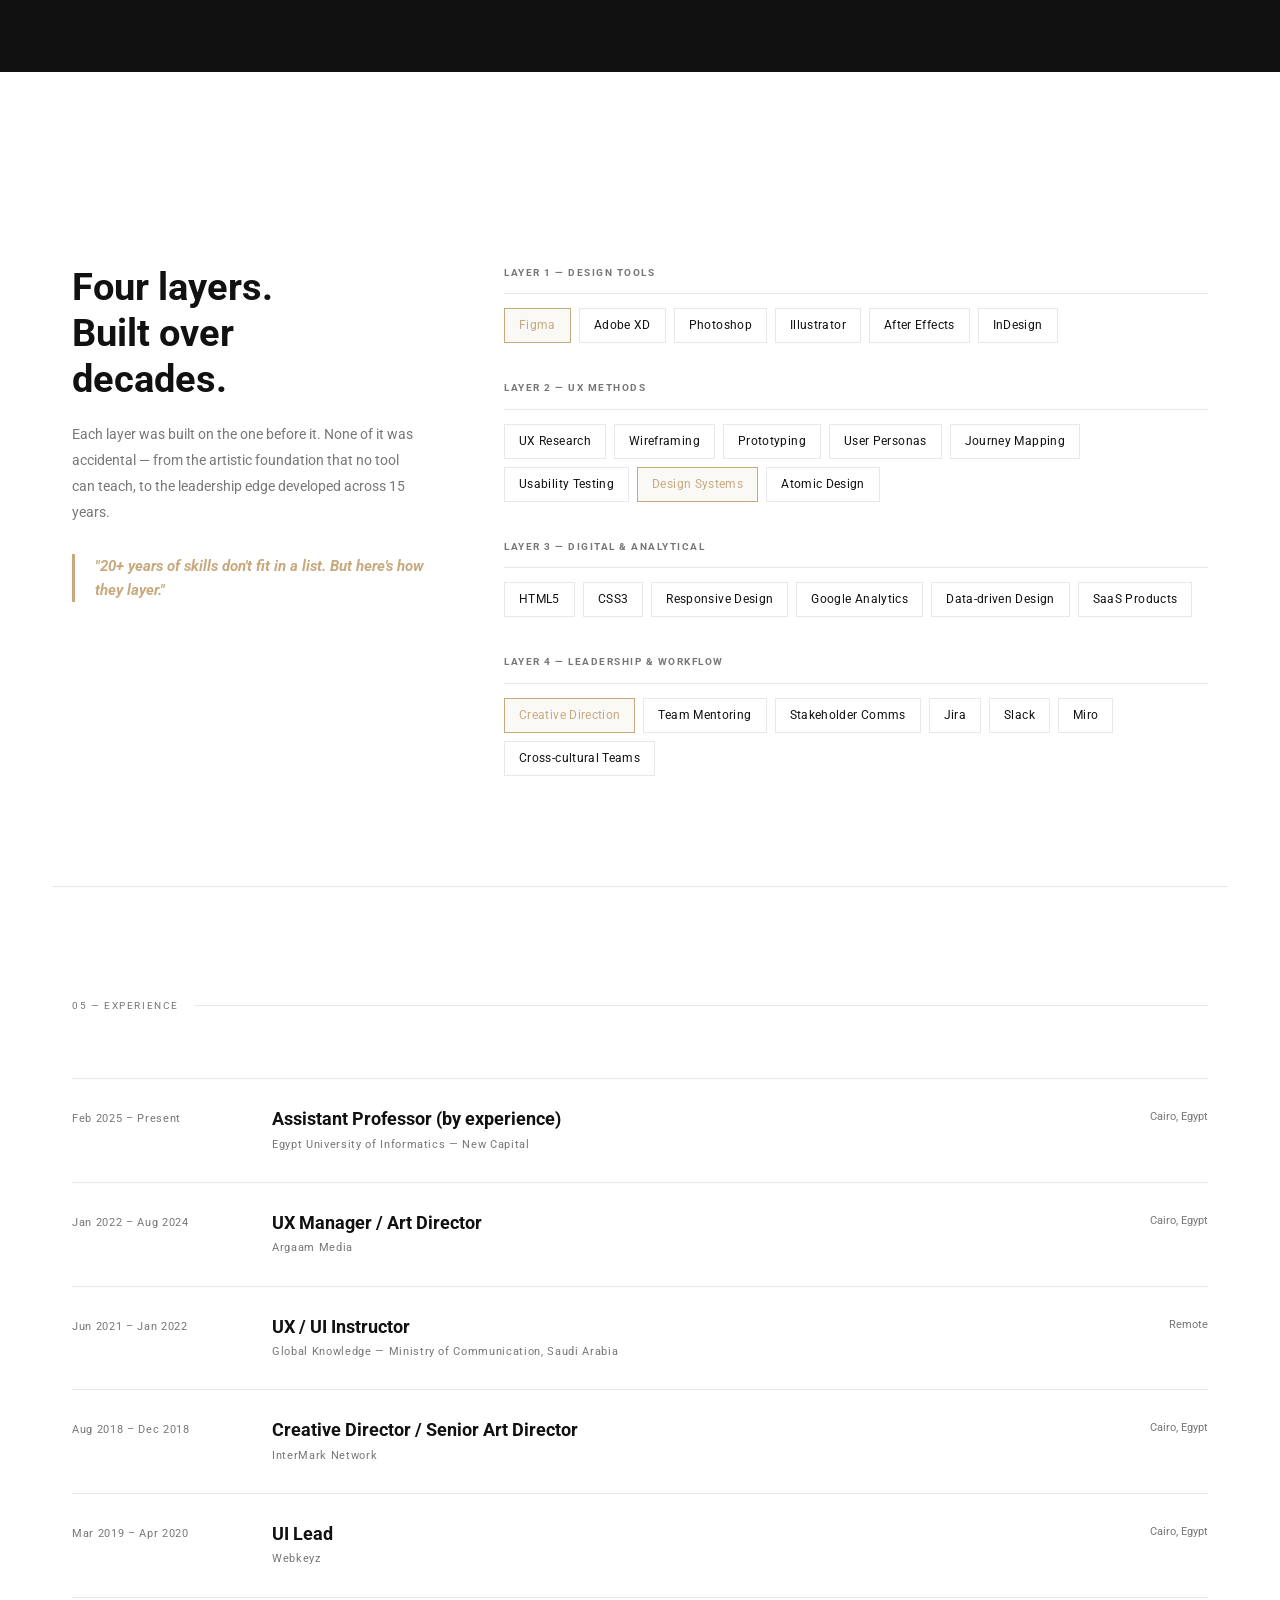
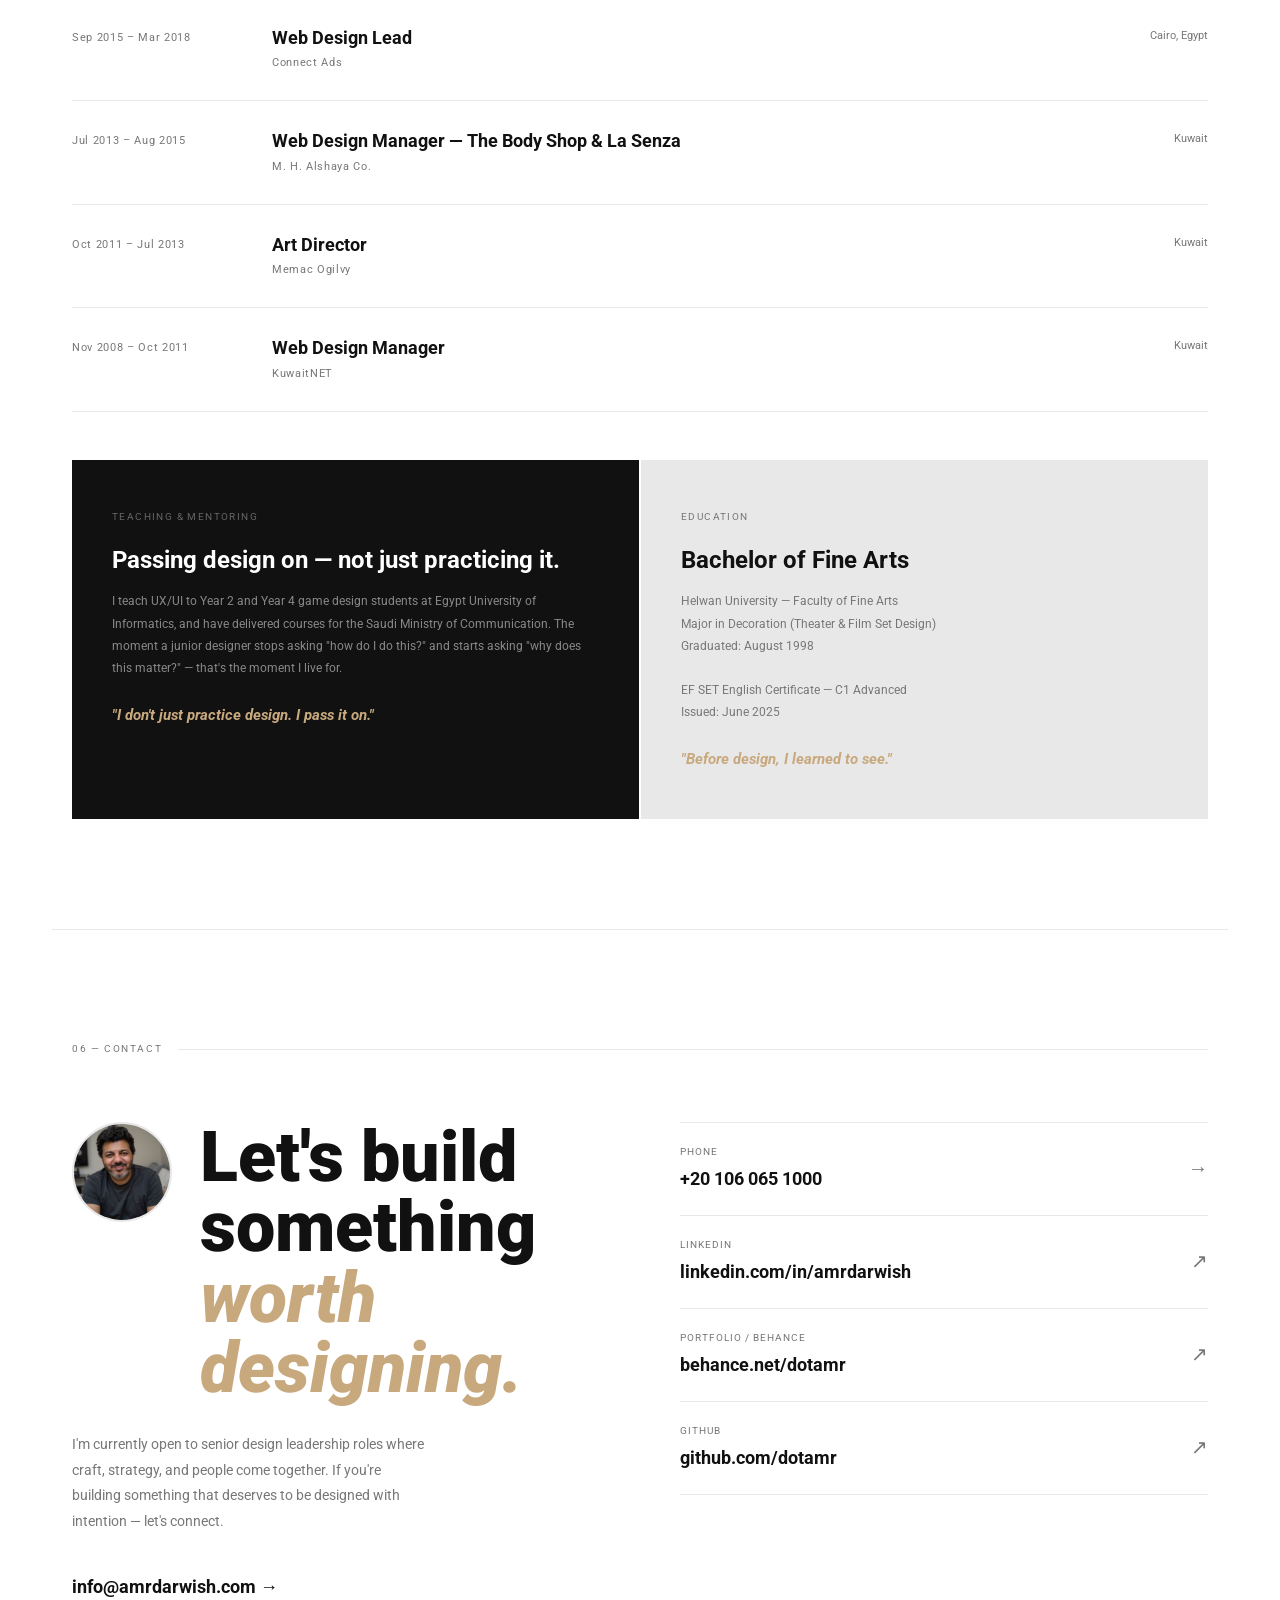
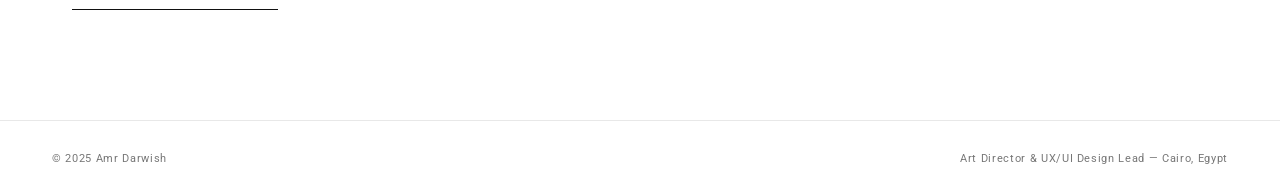
==== commit 46f0f3f8: "Update index.html" ====
--- a/index.html
+++ b/index.html
@@ -146,10 +146,8 @@
             <h3 class="card-title">CAF Dashboard</h3>
           </div>
           <a href="#" class="project-item-card bg-caf">
-            <div class="card-bg">
-              <div class="card-pattern p-lines"></div>
-            </div>
-            <div class="card-arrow">↗</div>
+            <div class="card-bg" style="background-image:url(images/caf-dashboard.webp);background-size:cover;background-position:top center;"></div>
+             <div class="card-arrow">↗</div>
           </a>
           <div class="project-item-meta">
             <p class="card-quote">"Redesigning the backbone of African football."</p>
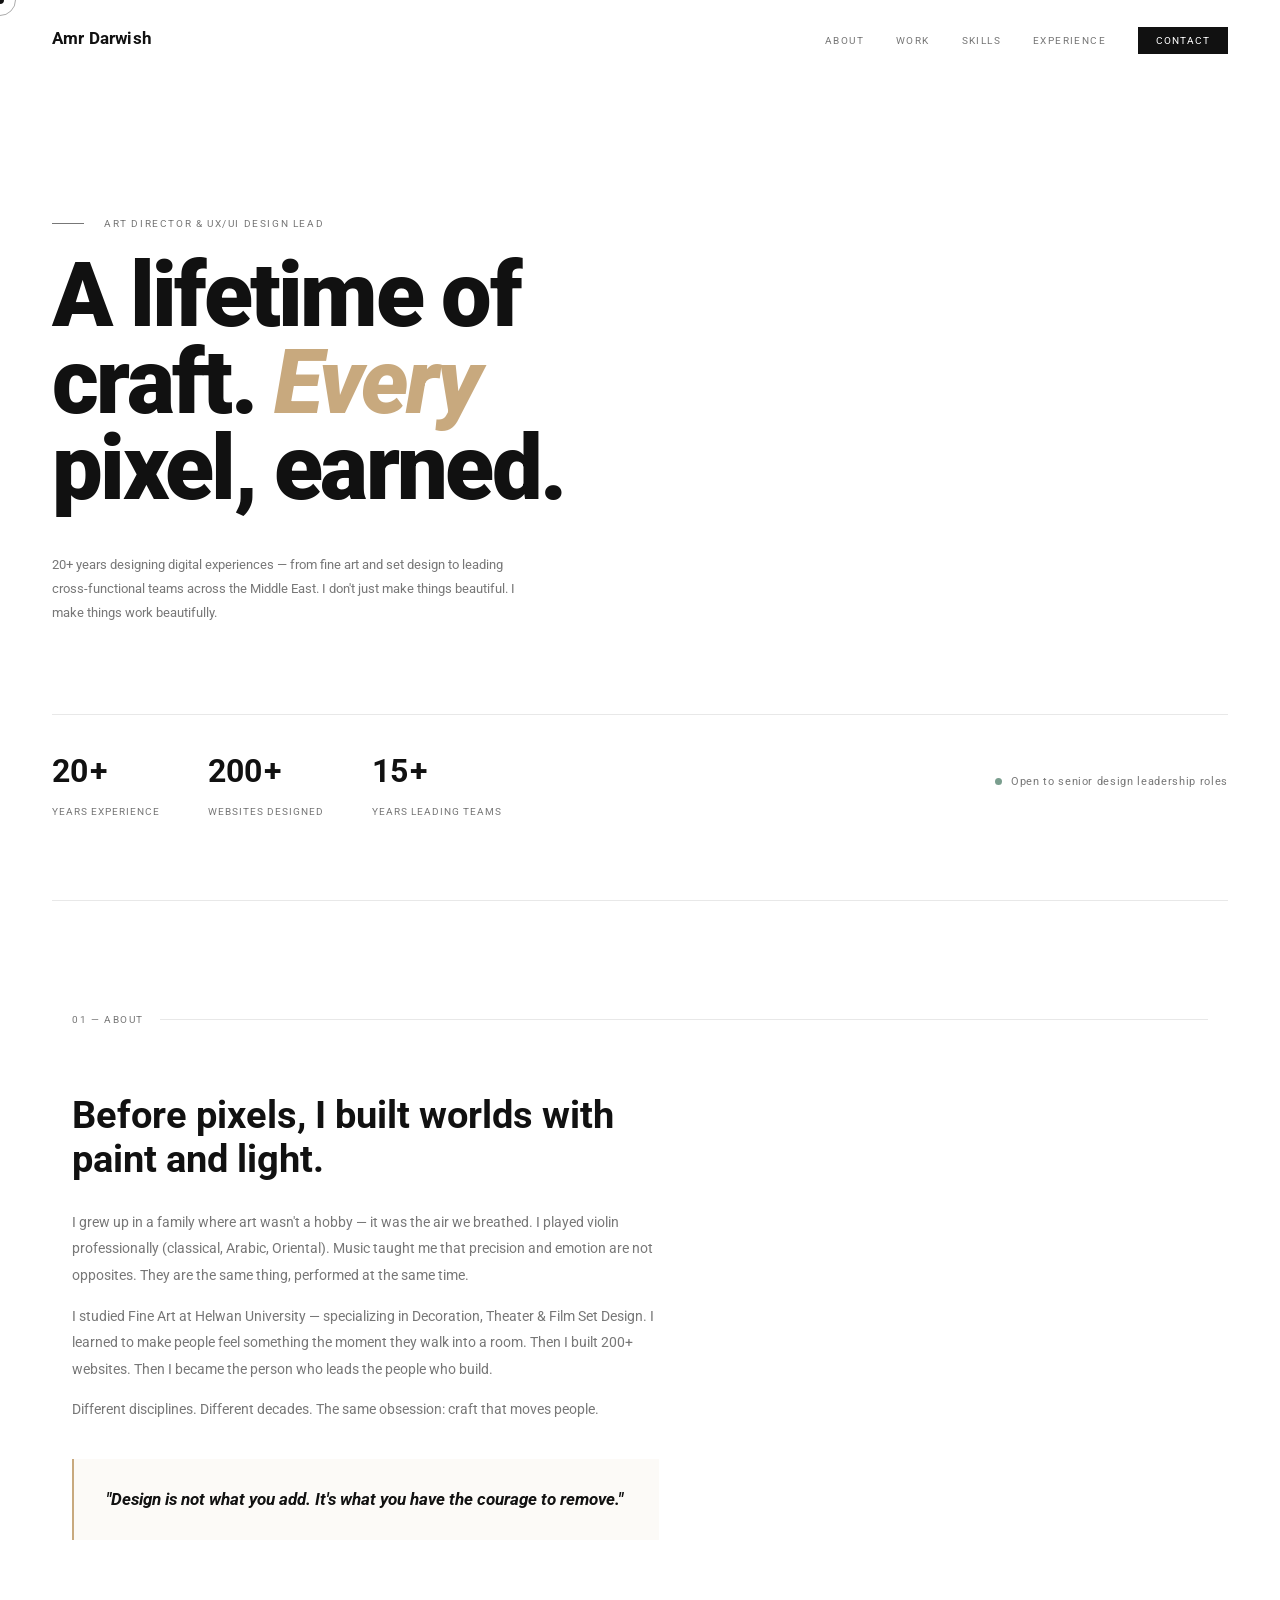
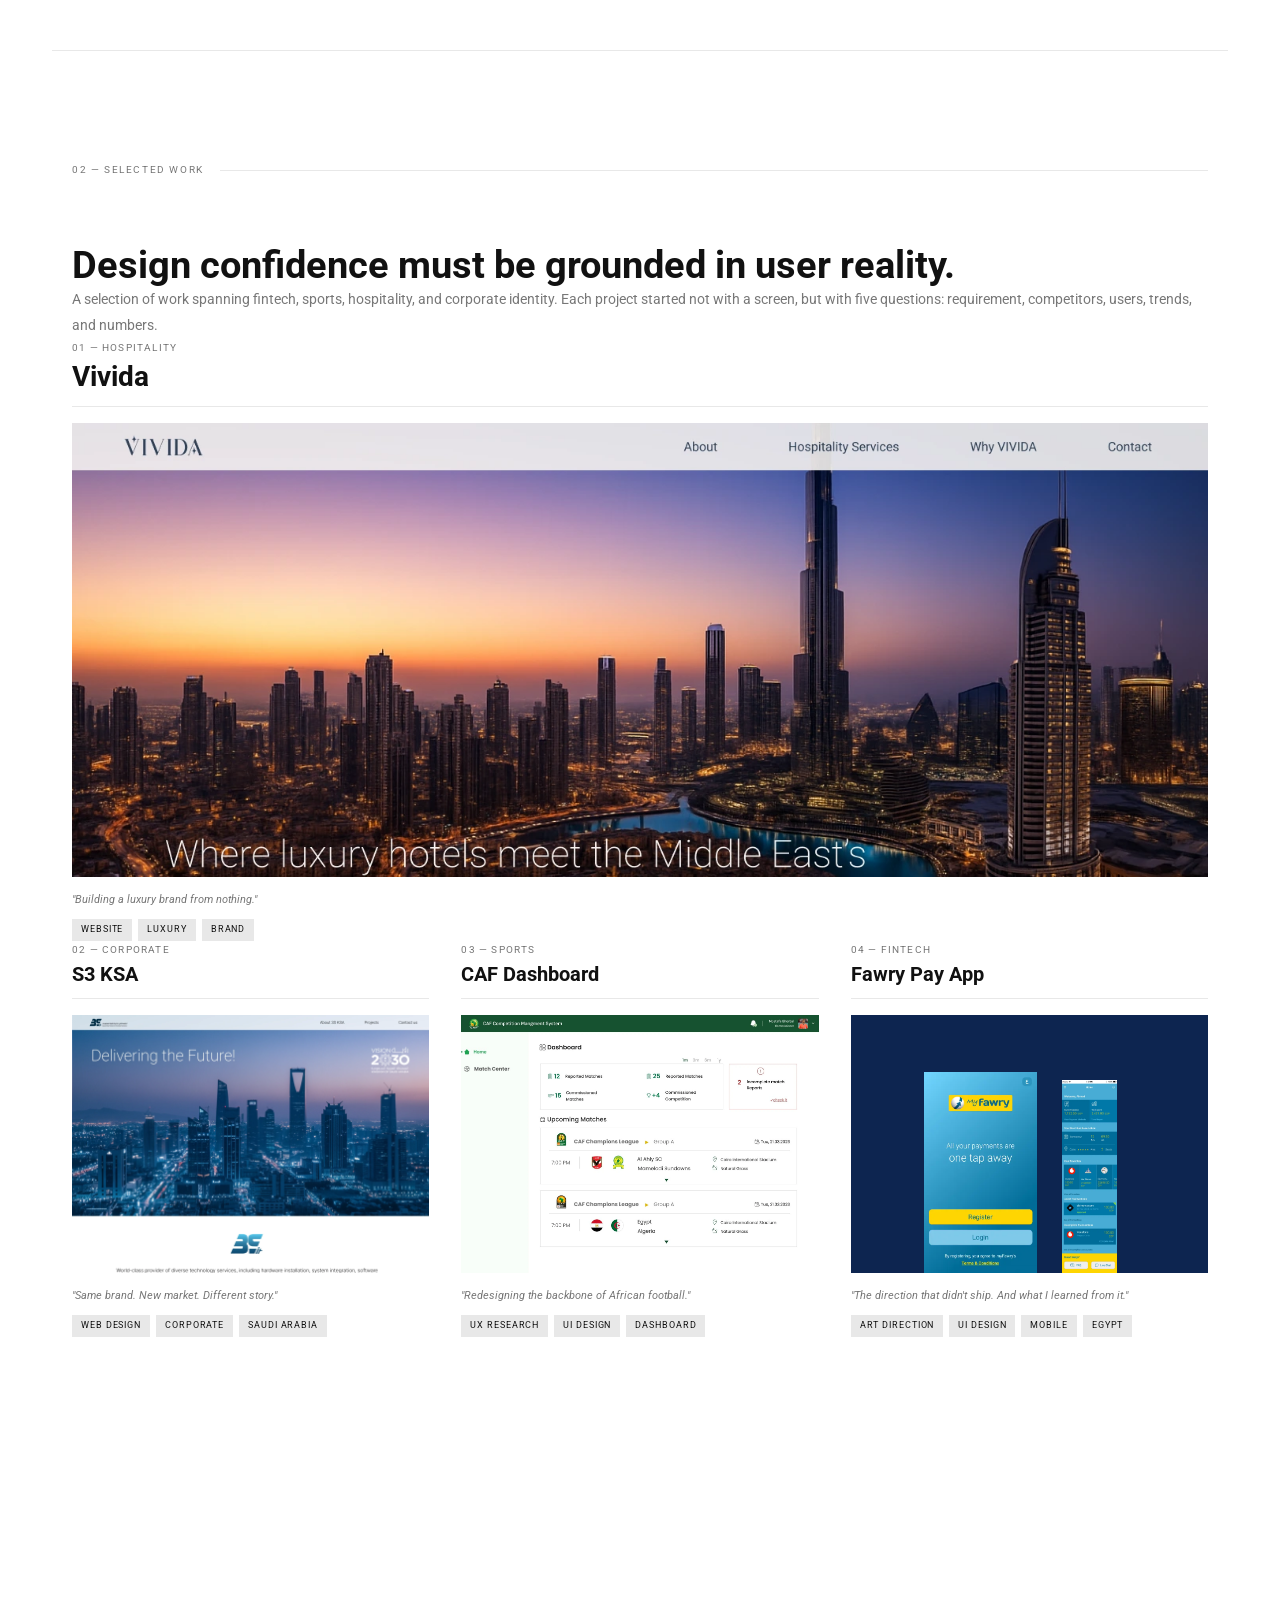
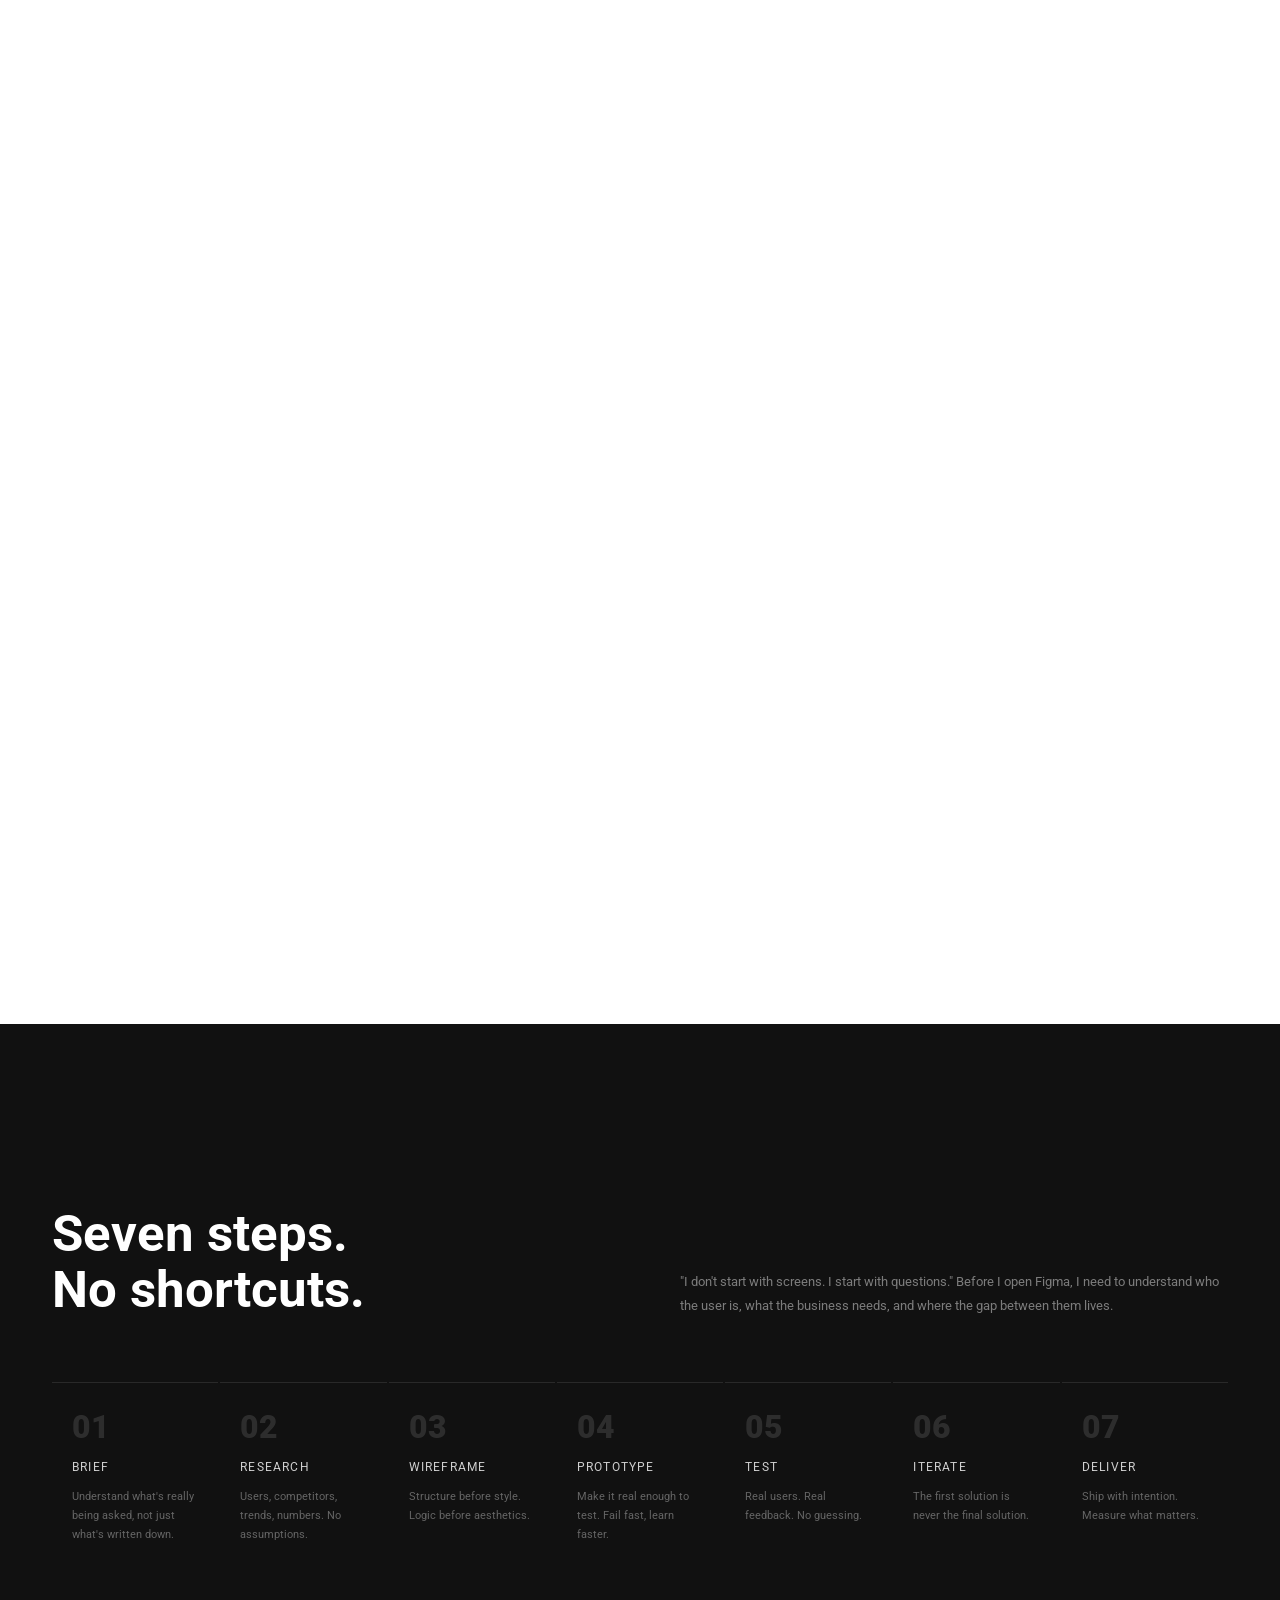
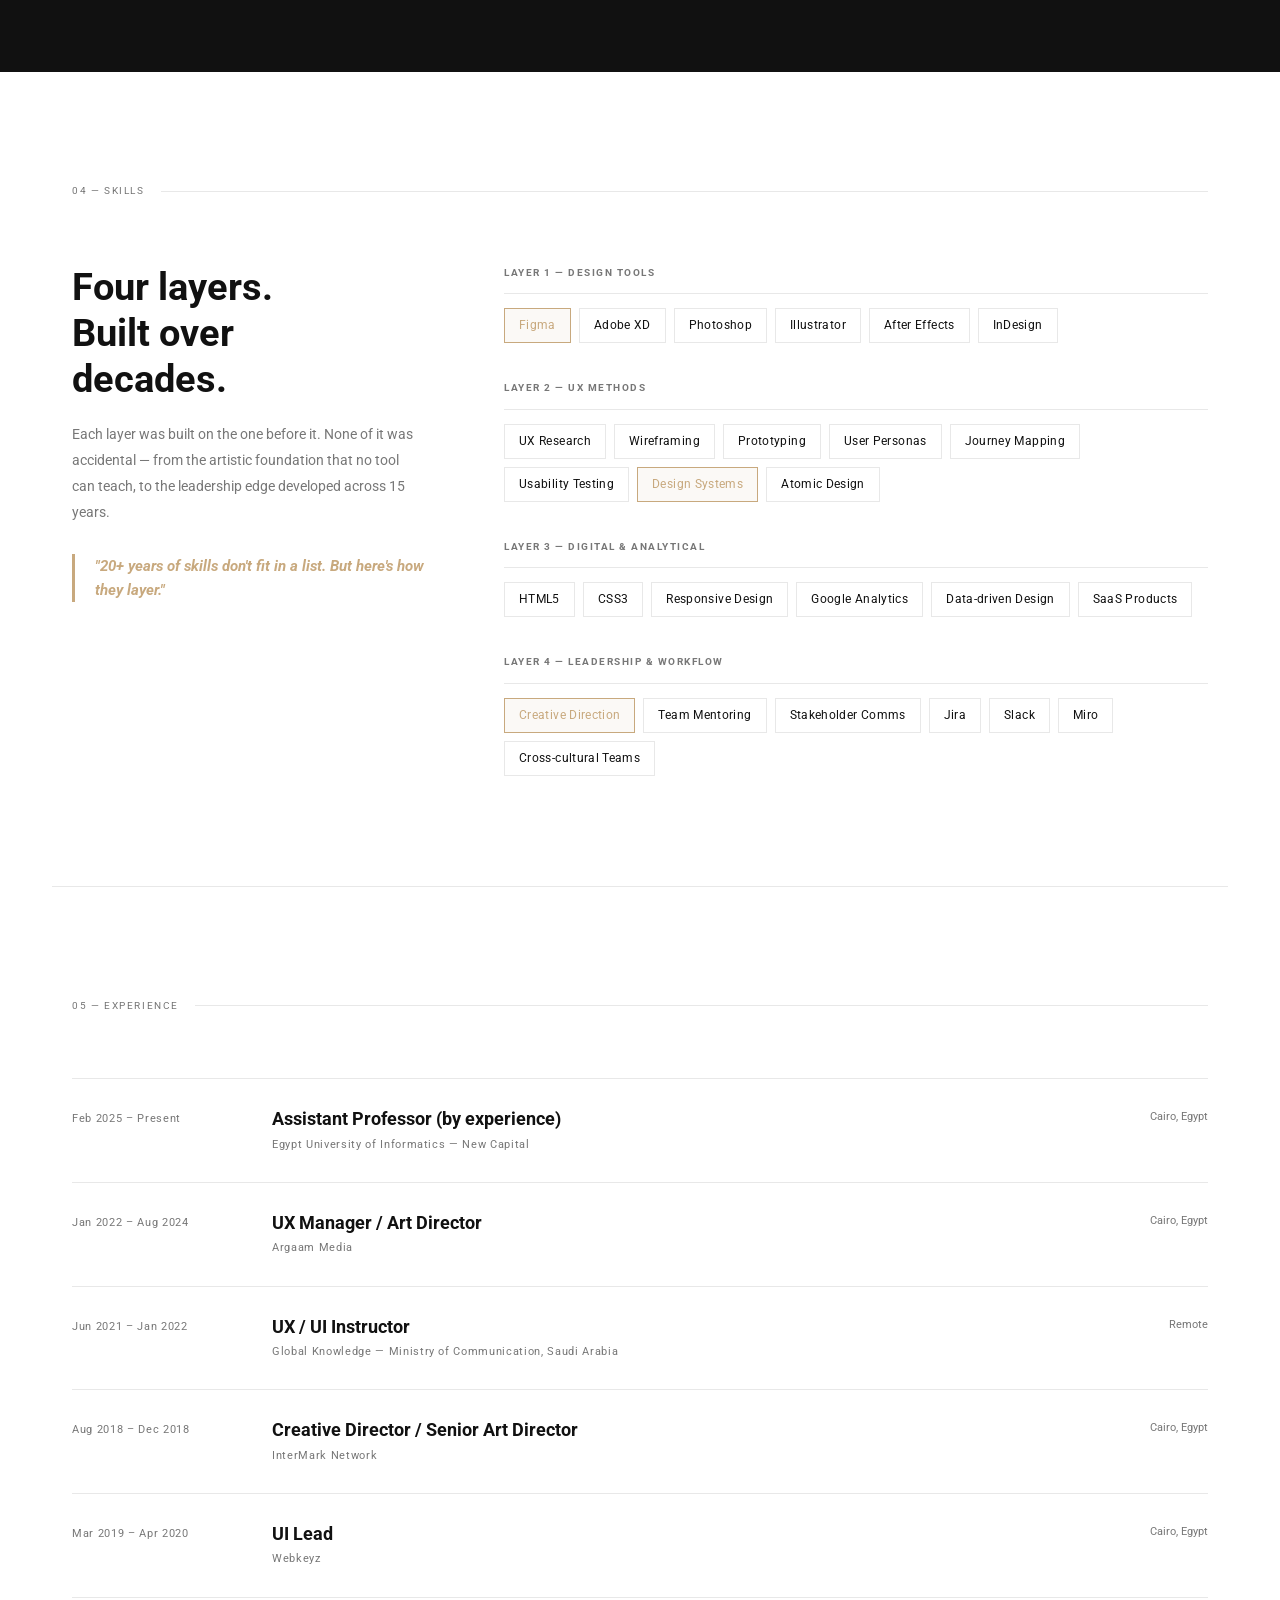
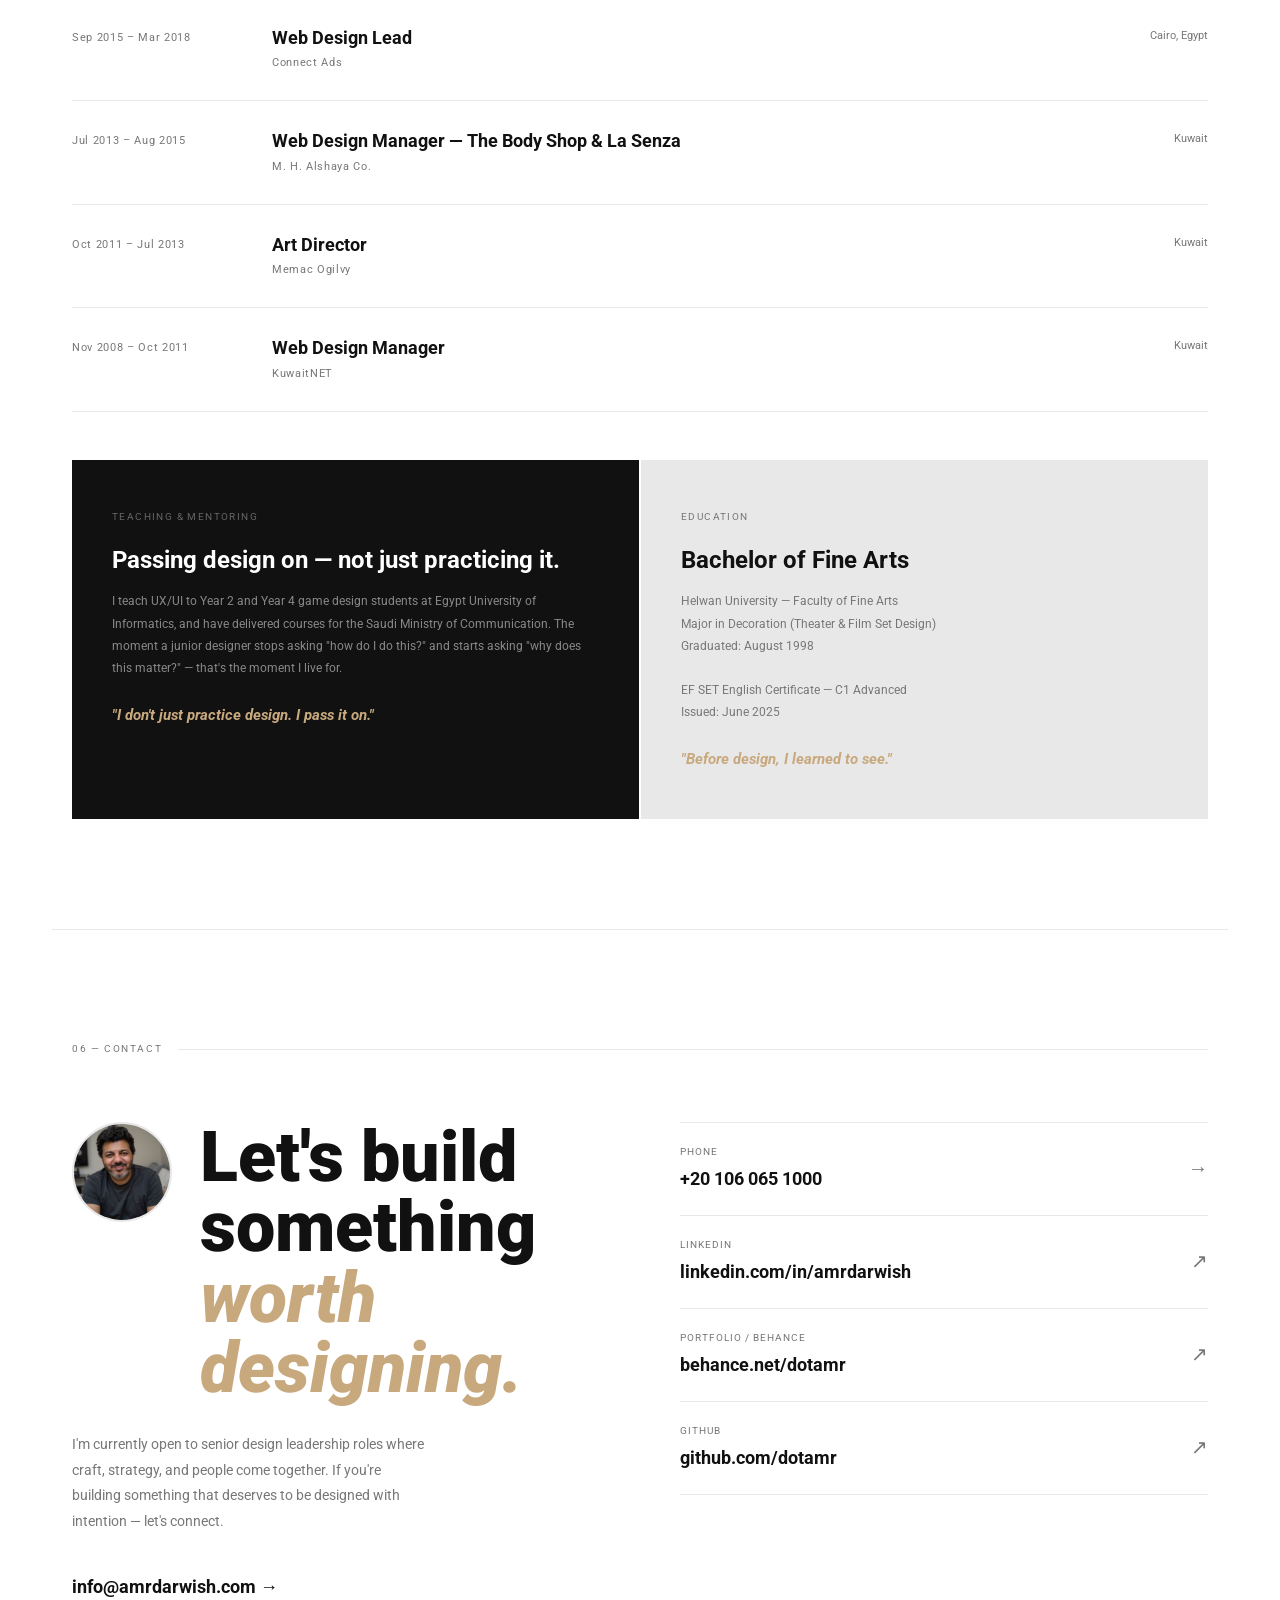
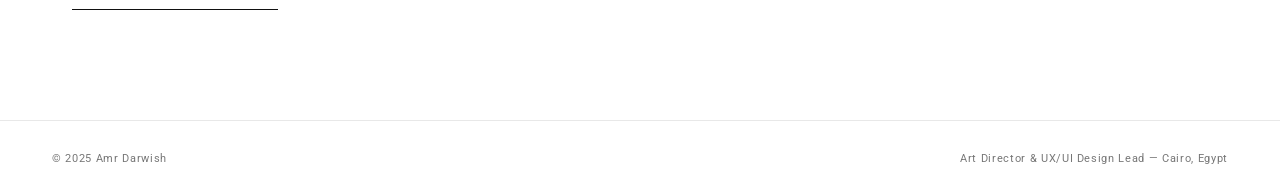
==== commit 22737368: "Update index.html" ====
--- a/index.html
+++ b/index.html
@@ -8,7 +8,8 @@
   <link rel="stylesheet" href="style.css" />
   <link rel="preconnect" href="https://fonts.gstatic.com" crossorigin />
   <link href="https://fonts.googleapis.com/css2?family=Roboto:ital,wght@0,300;0,400;0,700;0,900;1,300;1,400&display=swap" rel="stylesheet" />
- 
+  <link rel="icon" type="image/png" href="images/favicon.png">
+  <link rel="apple-touch-icon" href="images/favicon.png">
 </head>
 <body>
 
